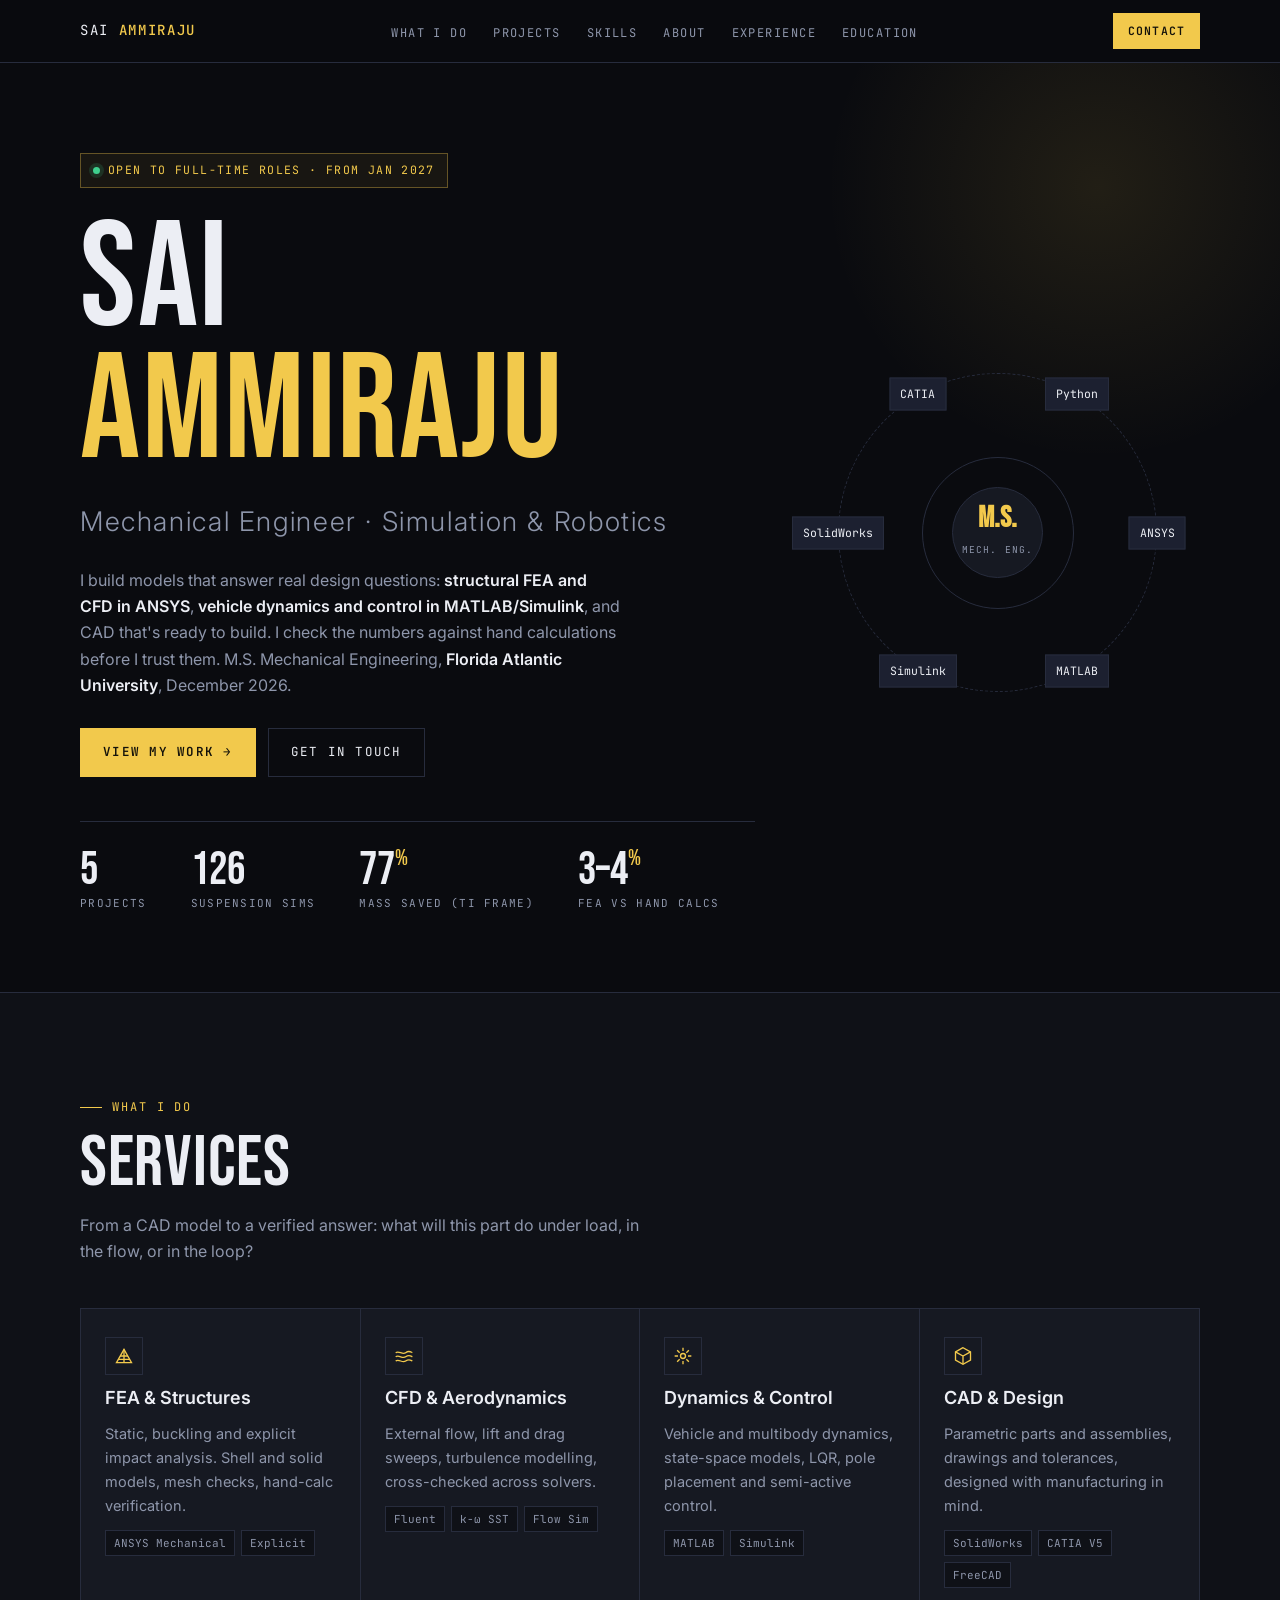
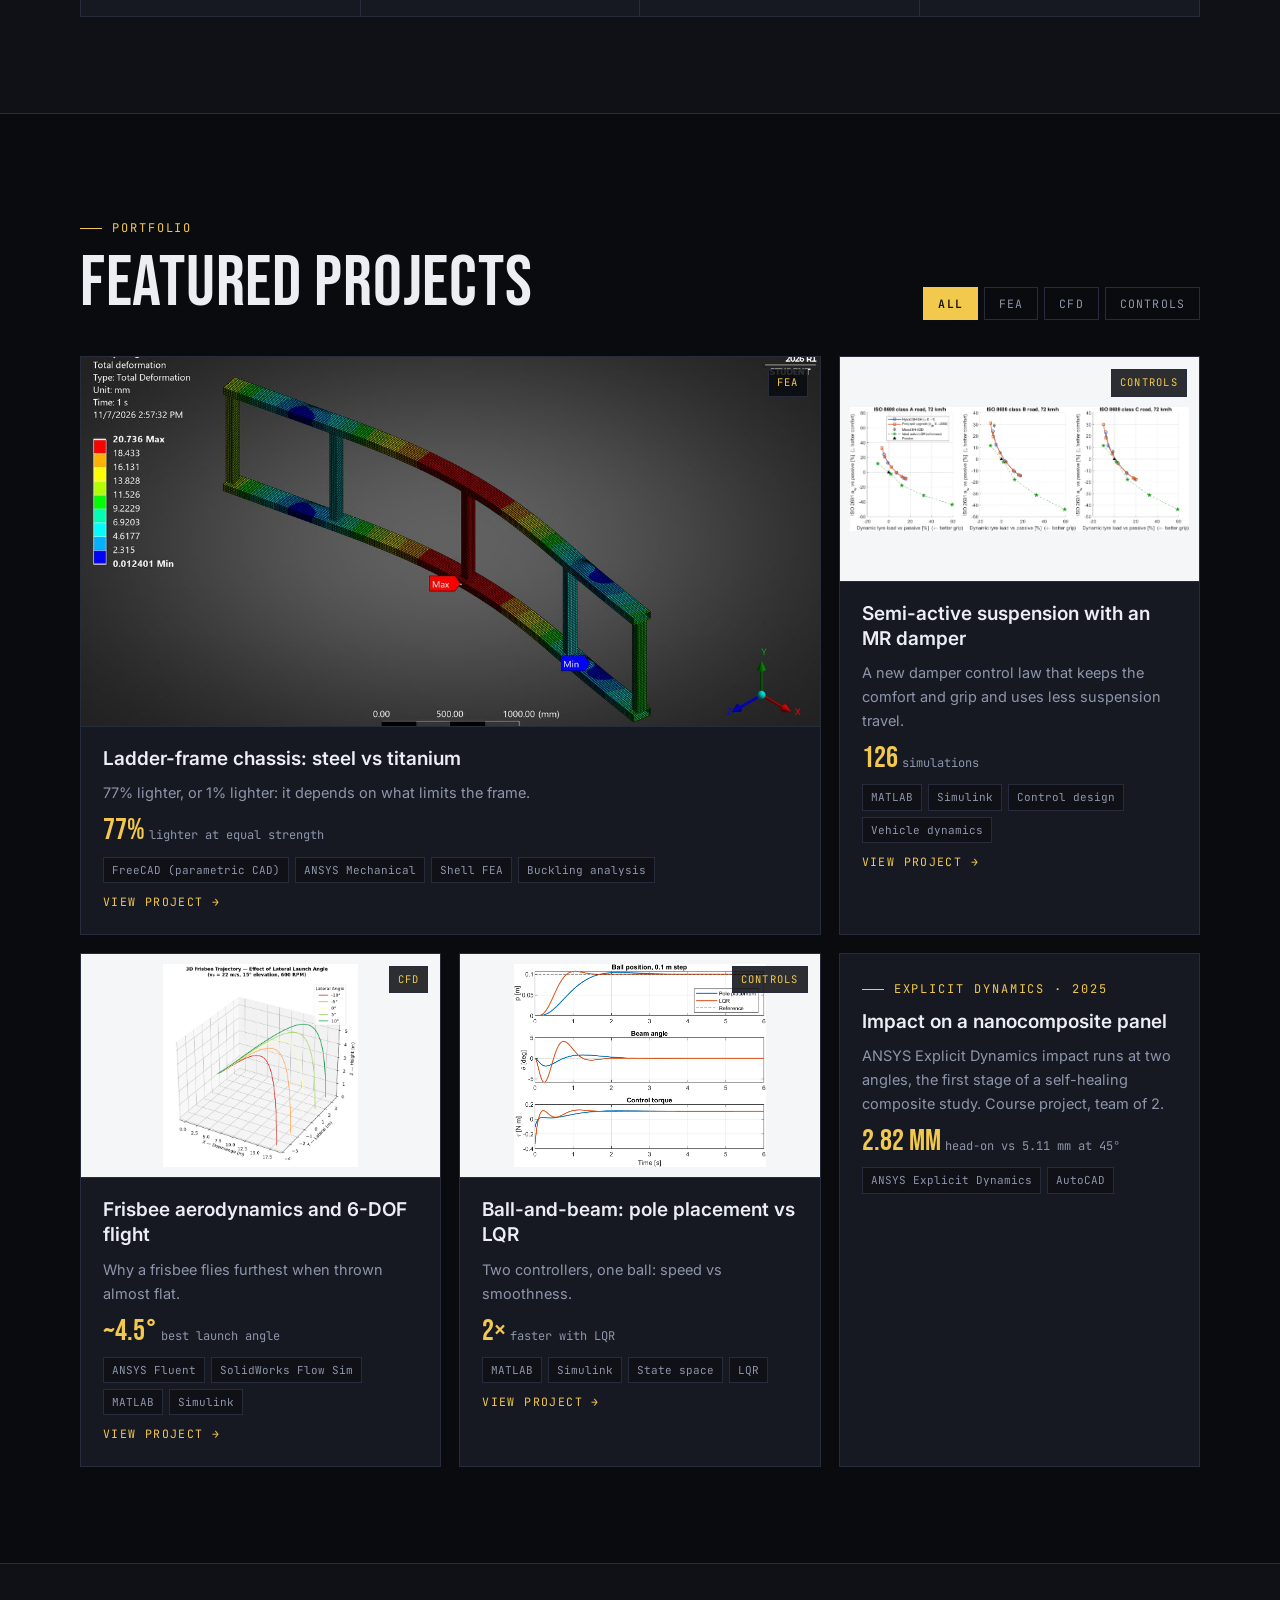
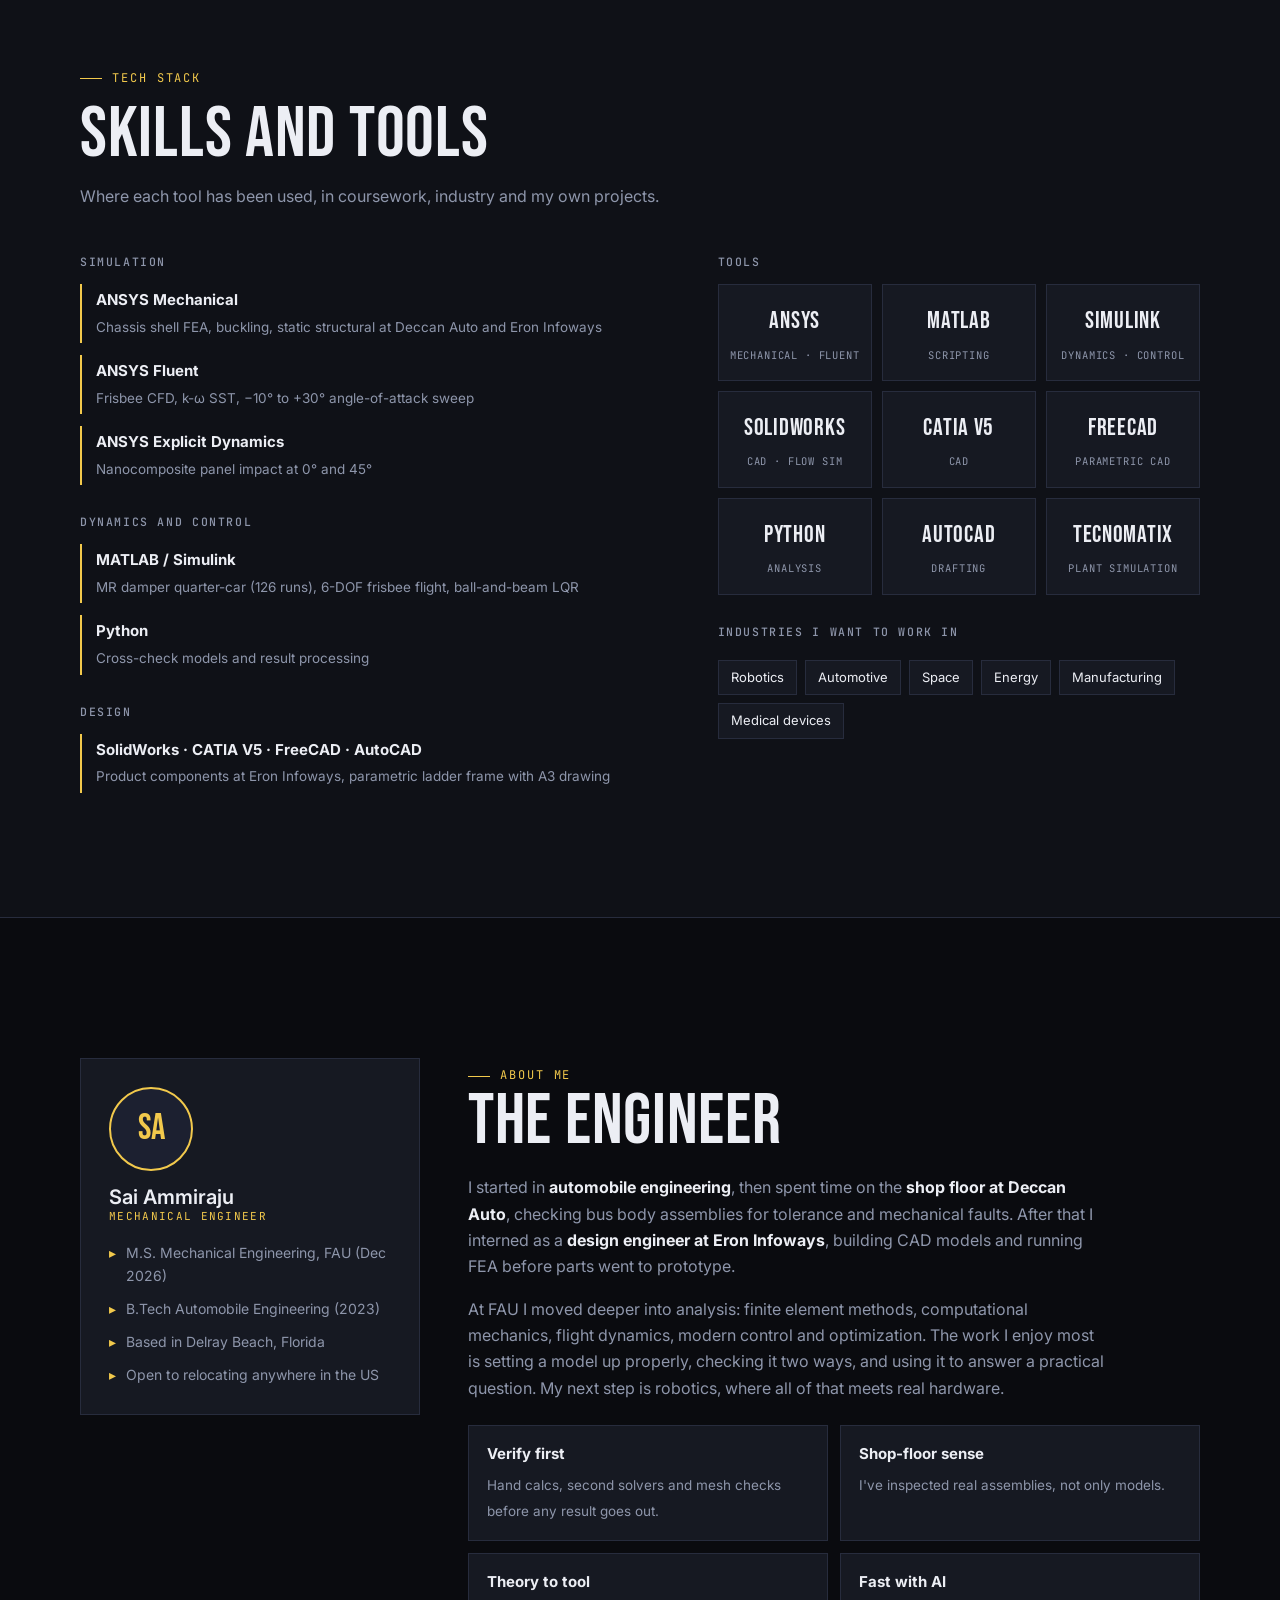
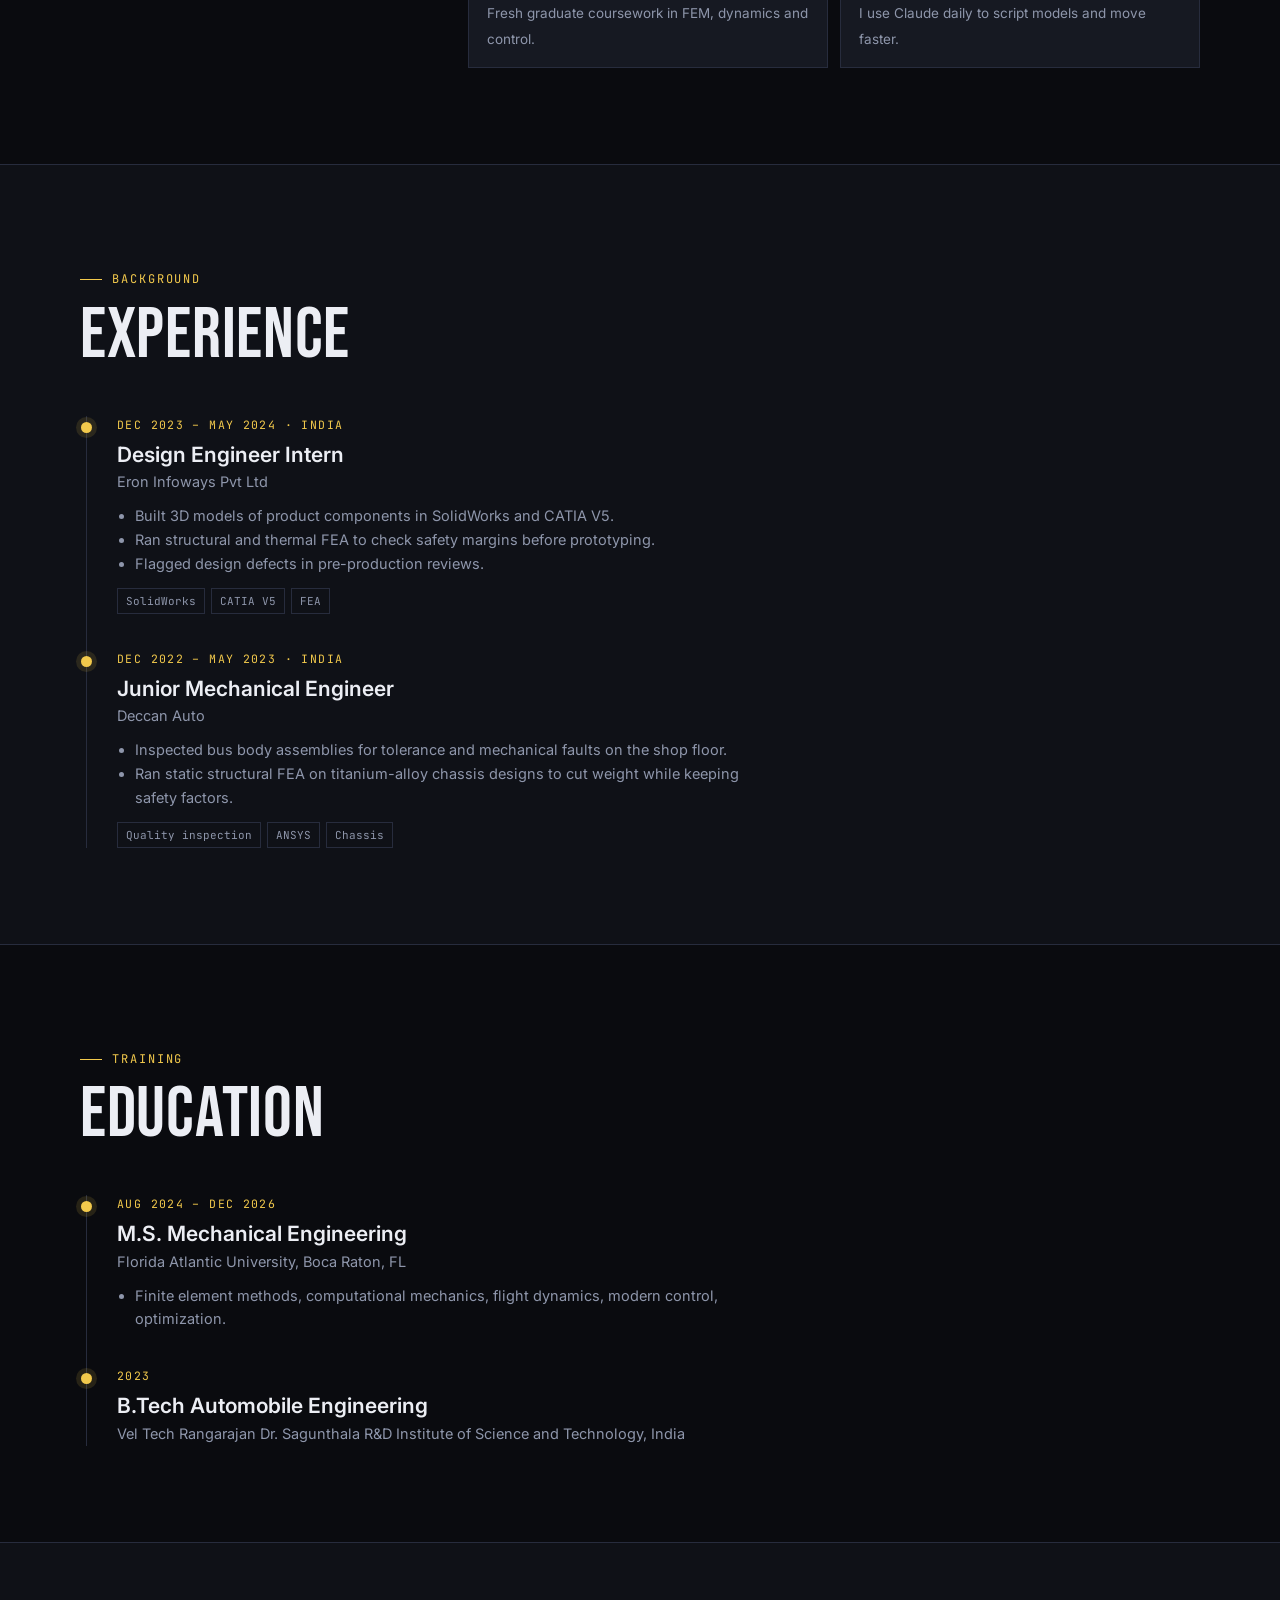
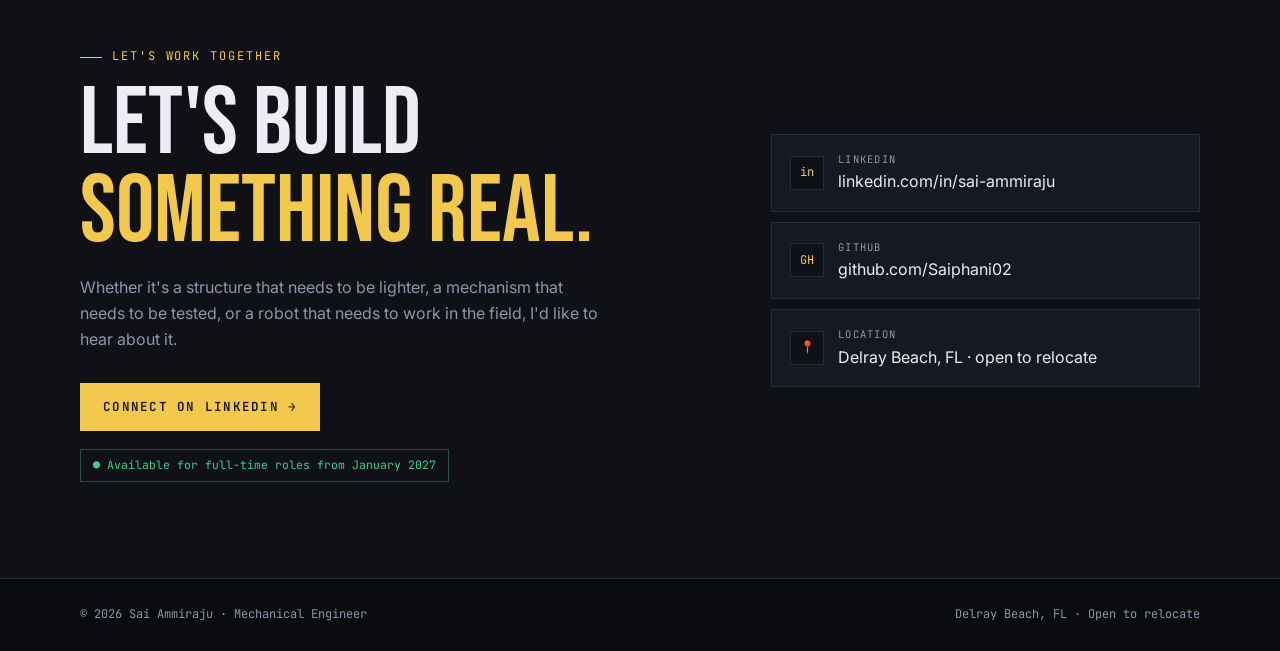
==== index.html @ 79380f09 "Add files via upload" ====
<!doctype html>
<html lang="en">
<head>
<meta charset="utf-8">
<meta name="viewport" content="width=device-width, initial-scale=1, viewport-fit=cover">
<title>Sai Ammiraju · Mechanical Engineer</title>
<meta name="description" content="Mechanical engineer: FEA, CFD, vehicle dynamics and robotics. M.S. Florida Atlantic University.">
<meta property="og:title" content="Sai Ammiraju · Mechanical Engineer">
<meta property="og:description" content="Mechanical engineer: FEA, CFD, vehicle dynamics and robotics. M.S. Florida Atlantic University.">
<link rel="preconnect" href="https://fonts.googleapis.com">
<link rel="preconnect" href="https://fonts.gstatic.com" crossorigin>
<link rel="stylesheet" href="https://fonts.googleapis.com/css2?family=Bebas+Neue&family=Inter:wght@300;400;500;600;700&family=JetBrains+Mono:wght@400;500&display=swap">
<link rel="stylesheet" href="style.css">
<link rel="icon" href="data:image/svg+xml,%3Csvg xmlns='http://www.w3.org/2000/svg' viewBox='0 0 32 32'%3E%3Crect width='32' height='32' fill='%230a0b0f'/%3E%3Ctext x='16' y='23' font-family='Arial' font-weight='700' font-size='17' text-anchor='middle' fill='%23f2c94c'%3ESA%3C/text%3E%3C/svg%3E">
</head>
<body>
<nav class="nav"><div class="wrap">
  <a class="brand" href="index.html">Sai <b>Ammiraju</b></a>
  <ul><li><a href="index.html#services">What I do</a></li><li><a href="index.html#projects">Projects</a></li><li><a href="index.html#skills">Skills</a></li><li><a href="index.html#about">About</a></li><li><a href="index.html#experience">Experience</a></li><li><a href="index.html#education">Education</a></li></ul>
  <a class="btn gold sm" href="index.html#contact">Contact</a>
</div></nav>

<header class="hero"><div class="wrap">
  <div>
    <span class="badge"><i></i>Open to full-time roles · from Jan 2027</span>
    <h1>Sai<span>Ammiraju</span></h1>
    <div class="role">Mechanical Engineer · Simulation &amp; Robotics</div>
    <p class="intro">I build models that answer real design questions: <b>structural FEA and CFD in ANSYS</b>, <b>vehicle dynamics and control in MATLAB/Simulink</b>, and CAD that's ready to build. I check the numbers against hand calculations before I trust them. M.S. Mechanical Engineering, <b>Florida Atlantic University</b>, December 2026.</p>
    <div class="cta"><a class="btn gold" href="#projects">View my work →</a><a class="btn" href="#contact">Get in touch</a></div>
    <div class="stats">
      <div class="stat"><div class="n">5</div><div class="l">Projects</div></div>
      <div class="stat"><div class="n">126</div><div class="l">Suspension sims</div></div>
      <div class="stat"><div class="n">77<sup>%</sup></div><div class="l">Mass saved (Ti frame)</div></div>
      <div class="stat"><div class="n">3–4<sup>%</sup></div><div class="l">FEA vs hand calcs</div></div>
    </div>
  </div>
  <div class="orbit" aria-hidden="true">
    <div class="ring"></div><div class="ring in"></div>
    <div class="spin"><div class="tool" style="left:92.0%;top:50.0%"><span>ANSYS</span></div><div class="tool" style="left:71.0%;top:86.4%"><span>MATLAB</span></div><div class="tool" style="left:29.0%;top:86.4%"><span>Simulink</span></div><div class="tool" style="left:8.0%;top:50.0%"><span>SolidWorks</span></div><div class="tool" style="left:29.0%;top:13.6%"><span>CATIA</span></div><div class="tool" style="left:71.0%;top:13.6%"><span>Python</span></div></div>
    <div class="core"><div><b>M.S.</b><br><small>Mech. Eng.</small></div></div>
  </div>
</div></header>

<section id="services" class="alt"><div class="wrap">
  <span class="eyebrow">What I do</span>
  <h2 class="sec">Services</h2>
  <p class="lead">From a CAD model to a verified answer: what will this part do under load, in the flow, or in the loop?</p>
  <div class="services">
    <div class="svc"><div class="ic"><svg width="20" height="20" viewBox="0 0 24 24" fill="none" stroke="currentColor" stroke-width="1.6"><path d="M3 20 12 4l9 16z"/><path d="M7.5 12h9M5.2 16h13.6M12 4v16"/></svg></div><h3>FEA &amp; Structures</h3><p>Static, buckling and explicit impact analysis. Shell and solid models, mesh checks, hand-calc verification.</p><div class="tags"><span>ANSYS Mechanical</span><span>Explicit</span></div></div>
    <div class="svc"><div class="ic"><svg width="20" height="20" viewBox="0 0 24 24" fill="none" stroke="currentColor" stroke-width="1.6"><path d="M2 8c4-3 8 3 12 0s6-1 8 0M2 13c4-3 8 3 12 0s6-1 8 0M2 18c4-3 8 3 12 0s6-1 8 0"/></svg></div><h3>CFD &amp; Aerodynamics</h3><p>External flow, lift and drag sweeps, turbulence modelling, cross-checked across solvers.</p><div class="tags"><span>Fluent</span><span>k-ω SST</span><span>Flow Sim</span></div></div>
    <div class="svc"><div class="ic"><svg width="20" height="20" viewBox="0 0 24 24" fill="none" stroke="currentColor" stroke-width="1.6"><circle cx="12" cy="12" r="3"/><path d="M12 2v4M12 18v4M2 12h4M18 12h4M5 5l3 3M16 16l3 3M19 5l-3 3M8 16l-3 3"/></svg></div><h3>Dynamics &amp; Control</h3><p>Vehicle and multibody dynamics, state-space models, LQR, pole placement and semi-active control.</p><div class="tags"><span>MATLAB</span><span>Simulink</span></div></div>
    <div class="svc"><div class="ic"><svg width="20" height="20" viewBox="0 0 24 24" fill="none" stroke="currentColor" stroke-width="1.6"><path d="M12 2 3 7v10l9 5 9-5V7z"/><path d="M3 7l9 5 9-5M12 12v10"/></svg></div><h3>CAD &amp; Design</h3><p>Parametric parts and assemblies, drawings and tolerances, designed with manufacturing in mind.</p><div class="tags"><span>SolidWorks</span><span>CATIA V5</span><span>FreeCAD</span></div></div>
  </div>
</div></section>

<section id="projects"><div class="wrap">
  <div class="p-top">
    <div><span class="eyebrow">Portfolio</span><h2 class="sec">Featured projects</h2></div>
    <div class="filters" role="group" aria-label="Filter projects">
      <button type="button" aria-pressed="true" data-f="all">All</button>
      <button type="button" aria-pressed="false" data-f="FEA">FEA</button>
      <button type="button" aria-pressed="false" data-f="CFD">CFD</button>
      <button type="button" aria-pressed="false" data-f="Controls">Controls</button>
    </div>
  </div>
  <div class="grid"><a class="card big" href="chassis.html" data-cat="FEA">
  <div class="thumb"><img src="chassis_ti_bump.jpg" alt="Ladder-frame chassis: steel vs titanium" class="cover" loading="lazy"><span class="cat">FEA</span></div>
  <div class="body">
    <h3>Ladder-frame chassis: steel vs titanium</h3>
    <p>77% lighter, or 1% lighter: it depends on what limits the frame.</p>
    <div><span class="hl">77%</span> <span class="mono" style="font-size:12px;color:var(--muted)">lighter at equal strength</span></div>
    <div class="tags"><span>FreeCAD (parametric CAD)</span><span>ANSYS Mechanical</span><span>Shell FEA</span><span>Buckling analysis</span></div>
    <span class="more">View project →</span>
  </div>
</a><a class="card" href="suspension.html" data-cat="Controls">
  <div class="thumb"><img src="mr_tradeoff.png" alt="Semi-active suspension with an MR damper" loading="lazy"><span class="cat">Controls</span></div>
  <div class="body">
    <h3>Semi-active suspension with an MR damper</h3>
    <p>A new damper control law that keeps the comfort and grip and uses less suspension travel.</p>
    <div><span class="hl">126</span> <span class="mono" style="font-size:12px;color:var(--muted)">simulations</span></div>
    <div class="tags"><span>MATLAB</span><span>Simulink</span><span>Control design</span><span>Vehicle dynamics</span></div>
    <span class="more">View project →</span>
  </div>
</a><a class="card" href="frisbee.html" data-cat="CFD">
  <div class="thumb"><img src="frisbee_3d.png" alt="Frisbee aerodynamics and 6-DOF flight" loading="lazy"><span class="cat">CFD</span></div>
  <div class="body">
    <h3>Frisbee aerodynamics and 6-DOF flight</h3>
    <p>Why a frisbee flies furthest when thrown almost flat.</p>
    <div><span class="hl">~4.5°</span> <span class="mono" style="font-size:12px;color:var(--muted)">best launch angle</span></div>
    <div class="tags"><span>ANSYS Fluent</span><span>SolidWorks Flow Sim</span><span>MATLAB</span><span>Simulink</span></div>
    <span class="more">View project →</span>
  </div>
</a><a class="card" href="ballbeam.html" data-cat="Controls">
  <div class="thumb"><img src="ballbeam_pp_lqr.png" alt="Ball-and-beam: pole placement vs LQR" loading="lazy"><span class="cat">Controls</span></div>
  <div class="body">
    <h3>Ball-and-beam: pole placement vs LQR</h3>
    <p>Two controllers, one ball: speed vs smoothness.</p>
    <div><span class="hl">2×</span> <span class="mono" style="font-size:12px;color:var(--muted)">faster with LQR</span></div>
    <div class="tags"><span>MATLAB</span><span>Simulink</span><span>State space</span><span>LQR</span></div>
    <span class="more">View project →</span>
  </div>
</a><div class="card" data-cat="FEA" style="cursor:default">
  <div class="body" style="padding-top:26px">
    <span class="eyebrow">Explicit dynamics · 2025</span>
    <h3>Impact on a nanocomposite panel</h3>
    <p>ANSYS Explicit Dynamics impact runs at two angles, the first stage of a self-healing composite study. Course project, team of 2.</p>
    <div><span class="hl">2.82 mm</span> <span class="mono" style="font-size:12px;color:var(--muted)">head-on vs 5.11 mm at 45°</span></div>
    <div class="tags"><span>ANSYS Explicit Dynamics</span><span>AutoCAD</span></div>
  </div>
</div></div>
</div></section>

<section id="skills" class="alt"><div class="wrap">
  <span class="eyebrow">Tech stack</span>
  <h2 class="sec">Skills and tools</h2>
  <p class="lead">Where each tool has been used, in coursework, industry and my own projects.</p>
  <div class="skills">
    <div>
      <div class="sgroup"><h4>Simulation</h4>
        <div class="srow"><b>ANSYS Mechanical</b><span>Chassis shell FEA, buckling, static structural at Deccan Auto and Eron Infoways</span></div>
        <div class="srow"><b>ANSYS Fluent</b><span>Frisbee CFD, k-ω SST, −10° to +30° angle-of-attack sweep</span></div>
        <div class="srow"><b>ANSYS Explicit Dynamics</b><span>Nanocomposite panel impact at 0° and 45°</span></div>
      </div>
      <div class="sgroup"><h4>Dynamics and control</h4>
        <div class="srow"><b>MATLAB / Simulink</b><span>MR damper quarter-car (126 runs), 6-DOF frisbee flight, ball-and-beam LQR</span></div>
        <div class="srow"><b>Python</b><span>Cross-check models and result processing</span></div>
      </div>
      <div class="sgroup"><h4>Design</h4>
        <div class="srow"><b>SolidWorks · CATIA V5 · FreeCAD · AutoCAD</b><span>Product components at Eron Infoways, parametric ladder frame with A3 drawing</span></div>
      </div>
    </div>
    <div>
      <div class="sgroup"><h4>Tools</h4>
        <div class="toolgrid"><div class="toolbox"><b>ANSYS</b><span>Mechanical · Fluent</span></div><div class="toolbox"><b>MATLAB</b><span>Scripting</span></div><div class="toolbox"><b>Simulink</b><span>Dynamics · Control</span></div><div class="toolbox"><b>SolidWorks</b><span>CAD · Flow Sim</span></div><div class="toolbox"><b>CATIA V5</b><span>CAD</span></div><div class="toolbox"><b>FreeCAD</b><span>Parametric CAD</span></div><div class="toolbox"><b>Python</b><span>Analysis</span></div><div class="toolbox"><b>AutoCAD</b><span>Drafting</span></div><div class="toolbox"><b>Tecnomatix</b><span>Plant Simulation</span></div></div>
      </div>
      <div class="sgroup"><h4>Industries I want to work in</h4>
        <div class="chips"><span>Robotics</span><span>Automotive</span><span>Space</span><span>Energy</span><span>Manufacturing</span><span>Medical devices</span></div>
      </div>
    </div>
  </div>
</div></section>

<section id="about"><div class="wrap">
  <div class="about">
    <div class="profile">
      <div class="avatar">SA</div>
      <div><h3>Sai Ammiraju</h3><div class="sub">Mechanical engineer</div></div>
      <ul class="facts">
        <li>M.S. Mechanical Engineering, FAU (Dec 2026)</li>
        <li>B.Tech Automobile Engineering (2023)</li>
        <li>Based in Delray Beach, Florida</li>
        <li>Open to relocating anywhere in the US</li>
      </ul>
    </div>
    <div>
      <span class="eyebrow">About me</span>
      <h2 class="sec">The engineer</h2>
      <p>I started in <b>automobile engineering</b>, then spent time on the <b>shop floor at Deccan Auto</b>, checking bus body assemblies for tolerance and mechanical faults. After that I interned as a <b>design engineer at Eron Infoways</b>, building CAD models and running FEA before parts went to prototype.</p>
      <p>At FAU I moved deeper into analysis: finite element methods, computational mechanics, flight dynamics, modern control and optimization. The work I enjoy most is setting a model up properly, checking it two ways, and using it to answer a practical question. My next step is robotics, where all of that meets real hardware.</p>
      <div class="pillars">
        <div class="pillar"><b>Verify first</b><span>Hand calcs, second solvers and mesh checks before any result goes out.</span></div>
        <div class="pillar"><b>Shop-floor sense</b><span>I've inspected real assemblies, not only models.</span></div>
        <div class="pillar"><b>Theory to tool</b><span>Fresh graduate coursework in FEM, dynamics and control.</span></div>
        <div class="pillar"><b>Fast with AI</b><span>I use Claude daily to script models and move faster.</span></div>
      </div>
    </div>
  </div>
</div></section>

<section id="experience" class="alt"><div class="wrap">
  <span class="eyebrow">Background</span>
  <h2 class="sec">Experience</h2>
  <div class="timeline">
    <div class="ti"><div class="when">Dec 2023 – May 2024 · India</div><h3>Design Engineer Intern</h3><div class="org">Eron Infoways Pvt Ltd</div>
      <ul><li>Built 3D models of product components in SolidWorks and CATIA V5.</li><li>Ran structural and thermal FEA to check safety margins before prototyping.</li><li>Flagged design defects in pre-production reviews.</li></ul>
      <div class="tags"><span>SolidWorks</span><span>CATIA V5</span><span>FEA</span></div></div>
    <div class="ti"><div class="when">Dec 2022 – May 2023 · India</div><h3>Junior Mechanical Engineer</h3><div class="org">Deccan Auto</div>
      <ul><li>Inspected bus body assemblies for tolerance and mechanical faults on the shop floor.</li><li>Ran static structural FEA on titanium-alloy chassis designs to cut weight while keeping safety factors.</li></ul>
      <div class="tags"><span>Quality inspection</span><span>ANSYS</span><span>Chassis</span></div></div>
  </div>
</div></section>

<section id="education"><div class="wrap">
  <span class="eyebrow">Training</span>
  <h2 class="sec">Education</h2>
  <div class="timeline">
    <div class="ti"><div class="when">Aug 2024 – Dec 2026</div><h3>M.S. Mechanical Engineering</h3><div class="org">Florida Atlantic University, Boca Raton, FL</div>
      <ul><li>Finite element methods, computational mechanics, flight dynamics, modern control, optimization.</li></ul></div>
    <div class="ti"><div class="when">2023</div><h3>B.Tech Automobile Engineering</h3><div class="org">Vel Tech Rangarajan Dr. Sagunthala R&amp;D Institute of Science and Technology, India</div></div>
  </div>
</div></section>

<section id="contact" class="alt"><div class="wrap">
  <div class="contact">
    <div>
      <span class="eyebrow">Let's work together</span>
      <h2 style="margin-top:14px">Let's build<span>something real.</span></h2>
      <p>Whether it's a structure that needs to be lighter, a mechanism that needs to be tested, or a robot that needs to work in the field, I'd like to hear about it.</p>
      <div class="cta"><a class="btn gold" href="https://www.linkedin.com/in/sai-ammiraju" target="_blank" rel="noopener">Connect on LinkedIn →</a></div>
      <div class="open">● Available for full-time roles from January 2027</div>
    </div>
    <div class="links">
      <a class="link" href="https://www.linkedin.com/in/sai-ammiraju" target="_blank" rel="noopener"><span class="ico">in</span><span><span class="k">LinkedIn</span>linkedin.com/in/sai-ammiraju</span></a>
      <a class="link" href="https://github.com/Saiphani02" target="_blank" rel="noopener"><span class="ico">GH</span><span><span class="k">GitHub</span>github.com/Saiphani02</span></a>
      <div class="link"><span class="ico">📍</span><span><span class="k">Location</span>Delray Beach, FL · open to relocate</span></div>
    </div>
  </div>
</div></section>

<script>
document.querySelectorAll('.filters button').forEach(function (b) {
  b.addEventListener('click', function () {
    var f = b.dataset.f;
    document.querySelectorAll('.filters button').forEach(function (x) { x.setAttribute('aria-pressed', x === b ? 'true' : 'false'); });
    document.querySelectorAll('.grid .card').forEach(function (c) { c.hidden = !(f === 'all' || c.dataset.cat === f); });
  });
});
</script>
<footer><div class="wrap"><span>© 2026 Sai Ammiraju · Mechanical Engineer</span><span>Delray Beach, FL · Open to relocate</span></div></footer>
</body>
</html>
---- style.css ----
/* Dark engineering portfolio: black ground, gold accent, condensed display type */
:root {
  --bg: #0a0b0f;
  --bg2: #0f1117;
  --surface: #161922;
  --surface2: #1c2030;
  --border: #272c3d;
  --accent: #f2c94c;
  --accent-ink: #14120a;
  --text: #eceef4;
  --muted: #8e96ab;
  --blue: #5aa2ff;
  --green: #3fcf8e;
  --display: "Bebas Neue", Impact, "Arial Narrow", sans-serif;
  --body: "Inter", system-ui, -apple-system, "Segoe UI", sans-serif;
  --mono: "JetBrains Mono", ui-monospace, Consolas, monospace;
  color-scheme: dark;
}
* { box-sizing: border-box; }
html { scroll-behavior: smooth; }
body { margin: 0; background: var(--bg); color: var(--text); font-family: var(--body); font-size: 16px; line-height: 1.65; -webkit-font-smoothing: antialiased; }
img, video { max-width: 100%; display: block; }
a { color: var(--accent); }
a:focus-visible, button:focus-visible { outline: 2px solid var(--accent); outline-offset: 3px; }
.wrap { max-width: 1160px; margin: 0 auto; padding-left: max(20px, env(safe-area-inset-left, 0px)); padding-right: max(20px, env(safe-area-inset-right, 0px)); }
.mono { font-family: var(--mono); }
.eyebrow { font-family: var(--mono); font-size: 12px; letter-spacing: .16em; text-transform: uppercase; color: var(--accent); display: inline-flex; align-items: center; gap: 10px; }
.eyebrow::before { content: ""; width: 22px; height: 1px; background: var(--accent); }
h1, h2, h3 { margin: 0; line-height: 1; font-weight: 400; }
h2.sec { font-family: var(--display); font-size: clamp(44px, 7vw, 72px); letter-spacing: .01em; margin-top: 10px; }
.lead { color: var(--muted); max-width: 58ch; margin: 12px 0 0; }
section { padding-block: 96px; border-top: 1px solid var(--border); }
section.alt { background: var(--bg2); }

/* Nav */
.nav { position: sticky; top: 0; z-index: 20; background: rgba(10, 11, 15, .88); backdrop-filter: blur(10px); border-bottom: 1px solid var(--border); }
.nav .wrap { display: flex; align-items: center; justify-content: space-between; gap: 16px; height: 62px; }
.brand { font-family: var(--mono); font-size: 14px; letter-spacing: .12em; color: var(--text); text-decoration: none; text-transform: uppercase; }
.brand b { color: var(--accent); font-weight: 500; }
.nav ul { display: flex; gap: 26px; list-style: none; margin: 0; padding: 0; }
.nav ul a { color: var(--muted); text-decoration: none; font-family: var(--mono); font-size: 12px; letter-spacing: .12em; text-transform: uppercase; }
.nav ul a:hover { color: var(--text); }
.btn { display: inline-flex; align-items: center; gap: 8px; font-family: var(--mono); font-size: 12.5px; letter-spacing: .1em; text-transform: uppercase; text-decoration: none; padding: 13px 22px; border: 1px solid var(--border); color: var(--text); background: transparent; cursor: pointer; transition: border-color .15s, background .15s; }
.btn:hover { border-color: var(--accent); }
.btn.gold { background: var(--accent); color: var(--accent-ink); border-color: var(--accent); font-weight: 600; }
.btn.gold:hover { background: #ffd866; }
.btn.sm { padding: 8px 14px; font-size: 11.5px; }
@media (max-width: 900px) { .nav ul { display: none; } }

/* Hero */
.hero { padding-block: 90px 80px; position: relative; overflow: hidden; border-top: 0; }
.hero::before { content: ""; position: absolute; inset: -20% -10% auto auto; width: 620px; height: 620px; background: radial-gradient(circle, rgba(242,201,76,.10), transparent 62%); pointer-events: none; }
.hero .wrap { display: grid; grid-template-columns: minmax(0, 1.25fr) minmax(0, .75fr); gap: 40px; align-items: center; position: relative; }
.badge { display: inline-flex; align-items: center; gap: 8px; font-family: var(--mono); font-size: 11.5px; letter-spacing: .12em; text-transform: uppercase; color: var(--accent); border: 1px solid rgba(242,201,76,.35); background: rgba(242,201,76,.06); padding: 7px 12px; }
.badge i { width: 7px; height: 7px; border-radius: 50%; background: var(--green); box-shadow: 0 0 0 4px rgba(63,207,142,.15); }
.hero h1 { font-family: var(--display); font-size: clamp(76px, 13vw, 150px); line-height: .88; letter-spacing: .01em; margin-top: 26px; }
.hero h1 span { display: block; color: var(--accent); }
.hero .role { font-size: clamp(20px, 2.6vw, 27px); color: var(--muted); letter-spacing: .06em; margin-top: 22px; font-weight: 300; }
.hero p.intro { max-width: 54ch; color: var(--muted); margin: 22px 0 0; }
.hero p.intro b { color: var(--text); font-weight: 600; }
.cta { display: flex; flex-wrap: wrap; gap: 12px; margin-top: 30px; }
.stats { display: flex; flex-wrap: wrap; gap: 18px 44px; margin-top: 44px; padding-top: 26px; border-top: 1px solid var(--border); }
.stat .n { font-family: var(--display); font-size: 46px; line-height: 1; font-variant-numeric: tabular-nums; }
.stat .n sup { color: var(--accent); font-size: 22px; vertical-align: top; }
.stat .l { font-family: var(--mono); font-size: 11px; letter-spacing: .12em; text-transform: uppercase; color: var(--muted); }

/* Tool orbit */
.orbit { position: relative; width: 100%; max-width: 380px; aspect-ratio: 1; margin: 0 auto; }
.orbit .ring { position: absolute; inset: 8%; border: 1px dashed var(--border); border-radius: 50%; }
.orbit .ring.in { inset: 30%; border-style: solid; }
.orbit .core { position: absolute; inset: 38%; border-radius: 50%; background: var(--surface); border: 1px solid var(--border); display: grid; place-items: center; text-align: center; }
.orbit .core b { font-family: var(--display); font-size: 30px; color: var(--accent); line-height: .9; }
.orbit .core small { font-family: var(--mono); font-size: 9.5px; letter-spacing: .12em; color: var(--muted); text-transform: uppercase; }
.orbit .spin { position: absolute; inset: 0; animation: spin 60s linear infinite; }
.tool { position: absolute; transform: translate(-50%, -50%); }
.tool span { display: block; font-family: var(--mono); font-size: 11.5px; padding: 6px 10px; background: var(--surface2); border: 1px solid var(--border); color: var(--text); white-space: nowrap; animation: spin 60s linear infinite reverse; }
@keyframes spin { to { transform: rotate(360deg); } }
@media (prefers-reduced-motion: reduce) { .orbit .spin, .tool span { animation: none; } html { scroll-behavior: auto; } }

/* Services */
.services { display: grid; grid-template-columns: repeat(4, minmax(0, 1fr)); margin-top: 44px; border: 1px solid var(--border); }
.svc { padding: 28px 24px; border-right: 1px solid var(--border); display: grid; gap: 12px; align-content: start; background: var(--surface); }
.svc:last-child { border-right: 0; }
.svc .ic { width: 38px; height: 38px; display: grid; place-items: center; border: 1px solid var(--border); color: var(--accent); }
.svc h3 { font-size: 18px; font-weight: 600; line-height: 1.25; }
.svc p { margin: 0; color: var(--muted); font-size: 14.5px; }
.tags { display: flex; flex-wrap: wrap; gap: 6px; }
.tags span { font-family: var(--mono); font-size: 11px; padding: 3px 8px; border: 1px solid var(--border); color: var(--muted); background: var(--bg2); }

/* Projects */
.p-top { display: flex; flex-wrap: wrap; align-items: flex-end; justify-content: space-between; gap: 20px; }
.filters { display: flex; flex-wrap: wrap; gap: 6px; }
.filters button { font-family: var(--mono); font-size: 11.5px; letter-spacing: .1em; text-transform: uppercase; padding: 8px 14px; border: 1px solid var(--border); background: transparent; color: var(--muted); cursor: pointer; }
.filters button[aria-pressed="true"] { background: var(--accent); color: var(--accent-ink); border-color: var(--accent); font-weight: 600; }
.grid { display: grid; grid-template-columns: repeat(3, minmax(0, 1fr)); gap: 18px; margin-top: 36px; }
.card { background: var(--surface); border: 1px solid var(--border); display: grid; grid-template-rows: auto 1fr; text-decoration: none; color: var(--text); transition: border-color .15s, transform .15s; }
.card:hover { border-color: var(--accent); transform: translateY(-3px); }
.card.big { grid-column: span 2; }
.card .thumb { position: relative; aspect-ratio: 16 / 10; background: #f4f6f8; overflow: hidden; border-bottom: 1px solid var(--border); }
.card.big .thumb { aspect-ratio: 16 / 8; }
.card .thumb img { width: 100%; height: 100%; object-fit: contain; padding: 10px; }
.card .thumb img.cover { object-fit: cover; padding: 0; }
.card .cat { position: absolute; top: 12px; right: 12px; font-family: var(--mono); font-size: 10.5px; letter-spacing: .12em; text-transform: uppercase; background: rgba(10,11,15,.85); color: var(--accent); padding: 4px 8px; border: 1px solid var(--border); }
.card .body { padding: 20px 22px 22px; display: grid; gap: 10px; align-content: start; }
.card h3 { font-size: 19px; font-weight: 600; line-height: 1.3; }
.card p { margin: 0; color: var(--muted); font-size: 14.5px; }
.card .hl { font-family: var(--display); font-size: 30px; color: var(--accent); line-height: 1; }
.card .more { font-family: var(--mono); font-size: 11.5px; letter-spacing: .12em; text-transform: uppercase; color: var(--accent); }
.card[hidden] { display: none; }

/* Skills */
.skills { display: grid; grid-template-columns: minmax(0, 1.1fr) minmax(0, .9fr); gap: 48px; margin-top: 44px; }
.sgroup { margin-bottom: 28px; }
.sgroup h4 { margin: 0 0 12px; font-family: var(--mono); font-size: 11.5px; letter-spacing: .14em; text-transform: uppercase; color: var(--muted); font-weight: 500; }
.srow { border-left: 2px solid var(--accent); padding: 4px 0 4px 14px; margin-bottom: 12px; }
.srow b { display: block; font-size: 15px; }
.srow span { color: var(--muted); font-size: 13.5px; }
.toolgrid { display: grid; grid-template-columns: repeat(3, minmax(0, 1fr)); gap: 10px; }
.toolbox { background: var(--surface); border: 1px solid var(--border); padding: 16px 10px; text-align: center; display: grid; gap: 6px; }
.toolbox b { font-family: var(--display); font-size: 24px; letter-spacing: .03em; color: var(--text); font-weight: 400; }
.toolbox span { font-family: var(--mono); font-size: 10.5px; color: var(--muted); text-transform: uppercase; letter-spacing: .08em; }
.chips { display: flex; flex-wrap: wrap; gap: 8px; margin-top: 18px; }
.chips span { font-size: 13px; padding: 6px 12px; border: 1px solid var(--border); background: var(--surface); }

/* About */
.about { display: grid; grid-template-columns: minmax(0, 340px) minmax(0, 1fr); gap: 48px; margin-top: 44px; align-items: start; }
.profile { background: var(--surface); border: 1px solid var(--border); padding: 28px; display: grid; gap: 16px; }
.avatar { width: 84px; height: 84px; border-radius: 50%; background: var(--surface2); border: 2px solid var(--accent); display: grid; place-items: center; font-family: var(--display); font-size: 36px; color: var(--accent); overflow: hidden; }
.avatar img { width: 100%; height: 100%; object-fit: cover; }
.profile h3 { font-size: 20px; font-weight: 600; }
.profile .sub { font-family: var(--mono); font-size: 11px; letter-spacing: .12em; color: var(--accent); text-transform: uppercase; }
.facts { list-style: none; margin: 0; padding: 0; display: grid; gap: 10px; font-size: 14px; color: var(--muted); }
.facts li { display: flex; gap: 10px; }
.facts li::before { content: "▸"; color: var(--accent); }
.about h2.sec { margin-top: 0; }
.about p { color: var(--muted); max-width: 64ch; }
.about p b { color: var(--text); }
.pillars { display: grid; grid-template-columns: repeat(2, minmax(0, 1fr)); gap: 12px; margin-top: 24px; }
.pillar { border: 1px solid var(--border); background: var(--surface); padding: 16px 18px; }
.pillar b { display: block; font-size: 15px; margin-bottom: 4px; }
.pillar span { color: var(--muted); font-size: 13.5px; }

/* Timeline */
.timeline { margin-top: 44px; border-left: 1px solid var(--border); margin-left: 6px; display: grid; gap: 36px; }
.ti { position: relative; padding-left: 30px; }
.ti::before { content: ""; position: absolute; left: -6px; top: 6px; width: 11px; height: 11px; background: var(--accent); border-radius: 50%; box-shadow: 0 0 0 5px rgba(242,201,76,.12); }
.ti .when { font-family: var(--mono); font-size: 11.5px; letter-spacing: .12em; text-transform: uppercase; color: var(--accent); }
.ti h3 { font-size: 21px; font-weight: 600; margin-top: 6px; line-height: 1.3; }
.ti .org { color: var(--muted); font-size: 14.5px; margin-top: 2px; }
.ti ul { margin: 10px 0 0; padding-left: 18px; color: var(--muted); font-size: 14.5px; max-width: 72ch; }
.ti .tags { margin-top: 12px; }

/* Contact */
.contact { display: grid; grid-template-columns: minmax(0, 1.2fr) minmax(0, .8fr); gap: 48px; align-items: center; }
.contact h2 { font-family: var(--display); font-size: clamp(54px, 9vw, 96px); line-height: .92; }
.contact h2 span { color: var(--accent); display: block; }
.contact p { color: var(--muted); max-width: 52ch; }
.links { display: grid; gap: 10px; }
.link { display: flex; align-items: center; gap: 14px; padding: 16px 18px; background: var(--surface); border: 1px solid var(--border); text-decoration: none; color: var(--text); }
.link:hover { border-color: var(--accent); }
.link .k { font-family: var(--mono); font-size: 10.5px; letter-spacing: .12em; text-transform: uppercase; color: var(--muted); display: block; }
.link .ico { width: 34px; height: 34px; display: grid; place-items: center; background: var(--bg2); border: 1px solid var(--border); color: var(--accent); font-family: var(--mono); font-size: 12px; flex: none; }
.open { margin-top: 18px; display: inline-flex; align-items: center; gap: 8px; font-family: var(--mono); font-size: 11.5px; color: var(--green); border: 1px solid rgba(63,207,142,.35); padding: 6px 12px; }

footer { border-top: 1px solid var(--border); padding-block: 26px; }
footer .wrap { display: flex; flex-wrap: wrap; justify-content: space-between; gap: 10px; font-family: var(--mono); font-size: 12px; color: var(--muted); }

/* Project detail pages */
.phead { padding-block: 70px 40px; border-top: 0; }
.back { font-family: var(--mono); font-size: 12px; letter-spacing: .12em; text-transform: uppercase; color: var(--muted); text-decoration: none; }
.back:hover { color: var(--accent); }
.phead h1 { font-family: var(--display); font-size: clamp(48px, 8vw, 92px); line-height: .95; margin-top: 18px; }
.phead .hook { font-size: 20px; color: var(--muted); max-width: 60ch; margin-top: 16px; }
.meta { display: flex; flex-wrap: wrap; gap: 8px 22px; margin-top: 20px; font-family: var(--mono); font-size: 12px; letter-spacing: .1em; text-transform: uppercase; color: var(--muted); }
.meta .role { color: var(--accent); }
.kpis { display: grid; grid-template-columns: repeat(3, minmax(0, 1fr)); border: 1px solid var(--border); margin-top: 32px; }
.kpi { padding: 18px 22px; border-right: 1px solid var(--border); background: var(--surface); }
.kpi:last-child { border-right: 0; }
.kpi .n { font-family: var(--display); font-size: 44px; color: var(--accent); line-height: 1; }
.kpi .l { color: var(--muted); font-size: 13.5px; }
.pvideo { margin-top: 32px; border: 1px solid var(--border); background: #000; }
.pvideo video { width: 100%; aspect-ratio: 16/9; }
.whr { display: grid; grid-template-columns: repeat(3, minmax(0, 1fr)); gap: 18px; }
.whr div { border-top: 2px solid var(--accent); padding-top: 14px; }
.whr h3 { font-family: var(--mono); font-size: 12.5px; letter-spacing: .14em; text-transform: uppercase; color: var(--accent); font-weight: 500; }
.whr p { color: var(--muted); font-size: 15px; margin: 10px 0 0; }
.process { display: grid; grid-template-columns: repeat(2, minmax(0, 1fr)); gap: 18px; margin-top: 30px; }
.process figure { margin: 0; background: var(--surface); border: 1px solid var(--border); }
.process figure.wide { grid-column: 1 / -1; }
.process .fr { background: #f4f6f8; padding: 12px; display: grid; place-items: center; }
.process .fr img { max-height: 460px; width: auto; }
.process figcaption { padding: 12px 16px; font-size: 13.5px; color: var(--muted); }
.process figcaption b { font-family: var(--mono); font-size: 11px; letter-spacing: .12em; text-transform: uppercase; color: var(--accent); margin-right: 8px; font-weight: 500; }
.tbl { overflow-x: auto; margin-top: 26px; border: 1px solid var(--border); }
.tbl table { width: 100%; border-collapse: collapse; font-size: 14.5px; font-variant-numeric: tabular-nums; }
.tbl th, .tbl td { padding: 11px 16px; text-align: left; border-bottom: 1px solid var(--border); white-space: nowrap; }
.tbl th { font-family: var(--mono); font-size: 11px; letter-spacing: .1em; text-transform: uppercase; color: var(--muted); background: var(--surface); font-weight: 500; }
.checks { margin-top: 26px; display: grid; gap: 8px; }
.checks div { display: flex; gap: 10px; color: var(--muted); font-size: 15px; }
.checks div::before { content: "✓"; color: var(--green); font-weight: 700; }

@media (max-width: 900px) {
  .hero .wrap, .skills, .about, .contact { grid-template-columns: minmax(0, 1fr); }
  .orbit { max-width: 300px; }
  .services { grid-template-columns: repeat(2, minmax(0, 1fr)); }
  .svc:nth-child(2) { border-right: 0; }
  .svc:nth-child(-n+2) { border-bottom: 1px solid var(--border); }
  .grid { grid-template-columns: repeat(2, minmax(0, 1fr)); }
  .whr { grid-template-columns: minmax(0, 1fr); }
  section { padding-block: 72px; }
}
@media (max-width: 600px) {
  .services, .grid, .process, .pillars, .kpis { grid-template-columns: minmax(0, 1fr); }
  .svc { border-right: 0; border-bottom: 1px solid var(--border); }
  .card.big { grid-column: auto; }
  .card.big .thumb { aspect-ratio: 16 / 10; }
  .kpi { border-right: 0; border-bottom: 1px solid var(--border); }
  .toolgrid { grid-template-columns: repeat(2, minmax(0, 1fr)); }
  .stats { gap: 18px 30px; }
}
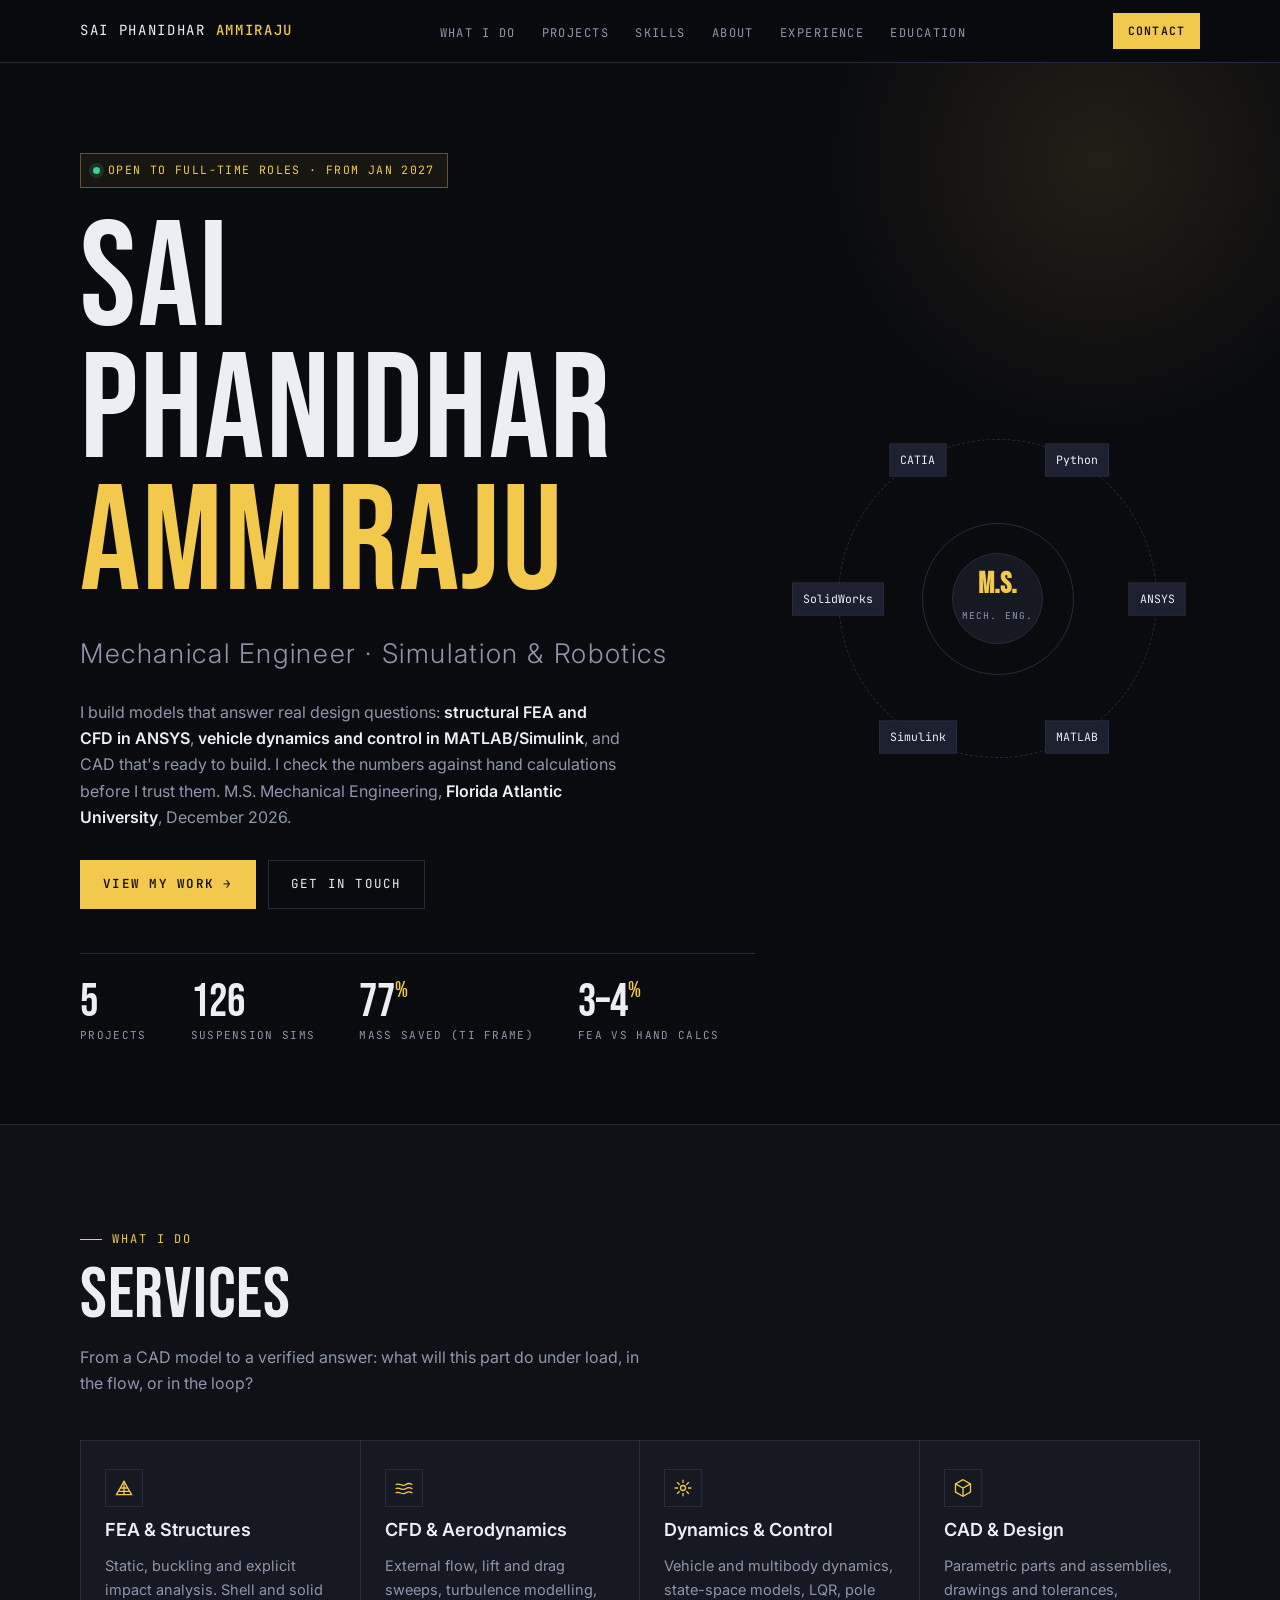
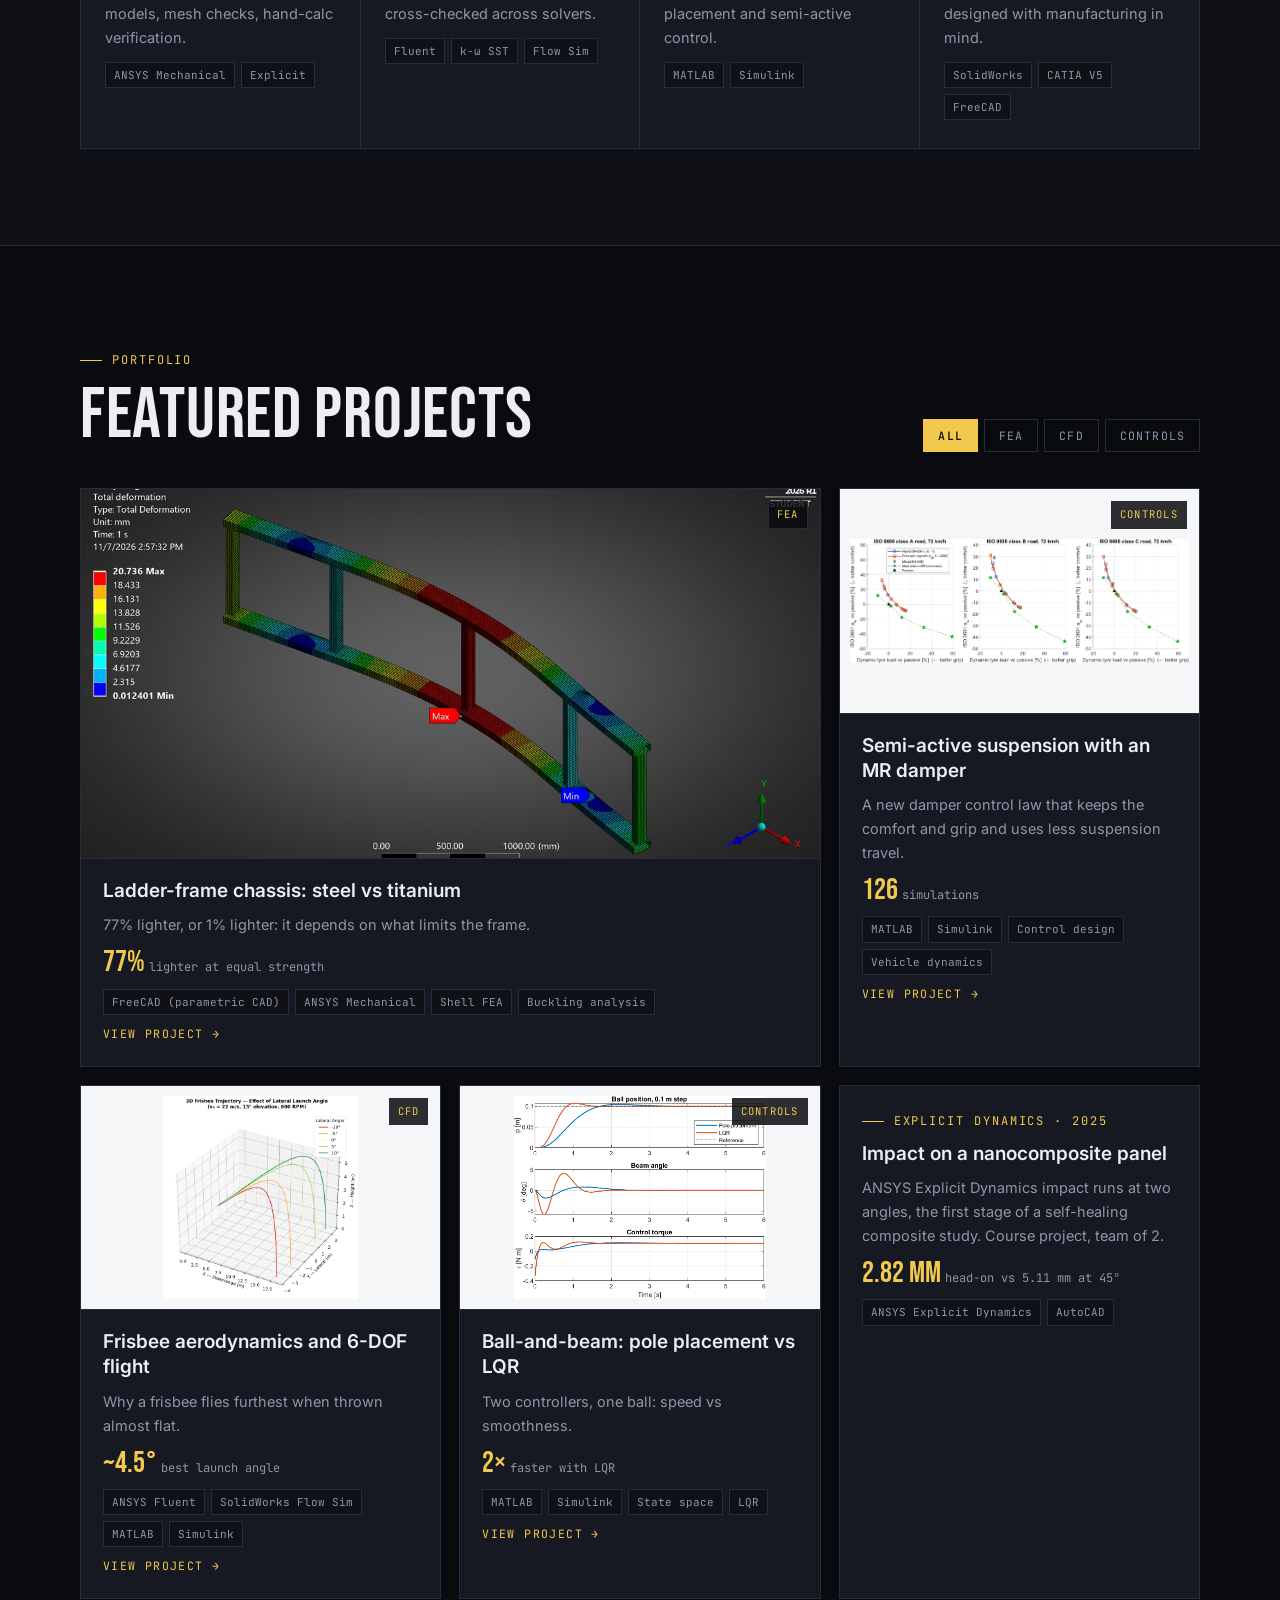
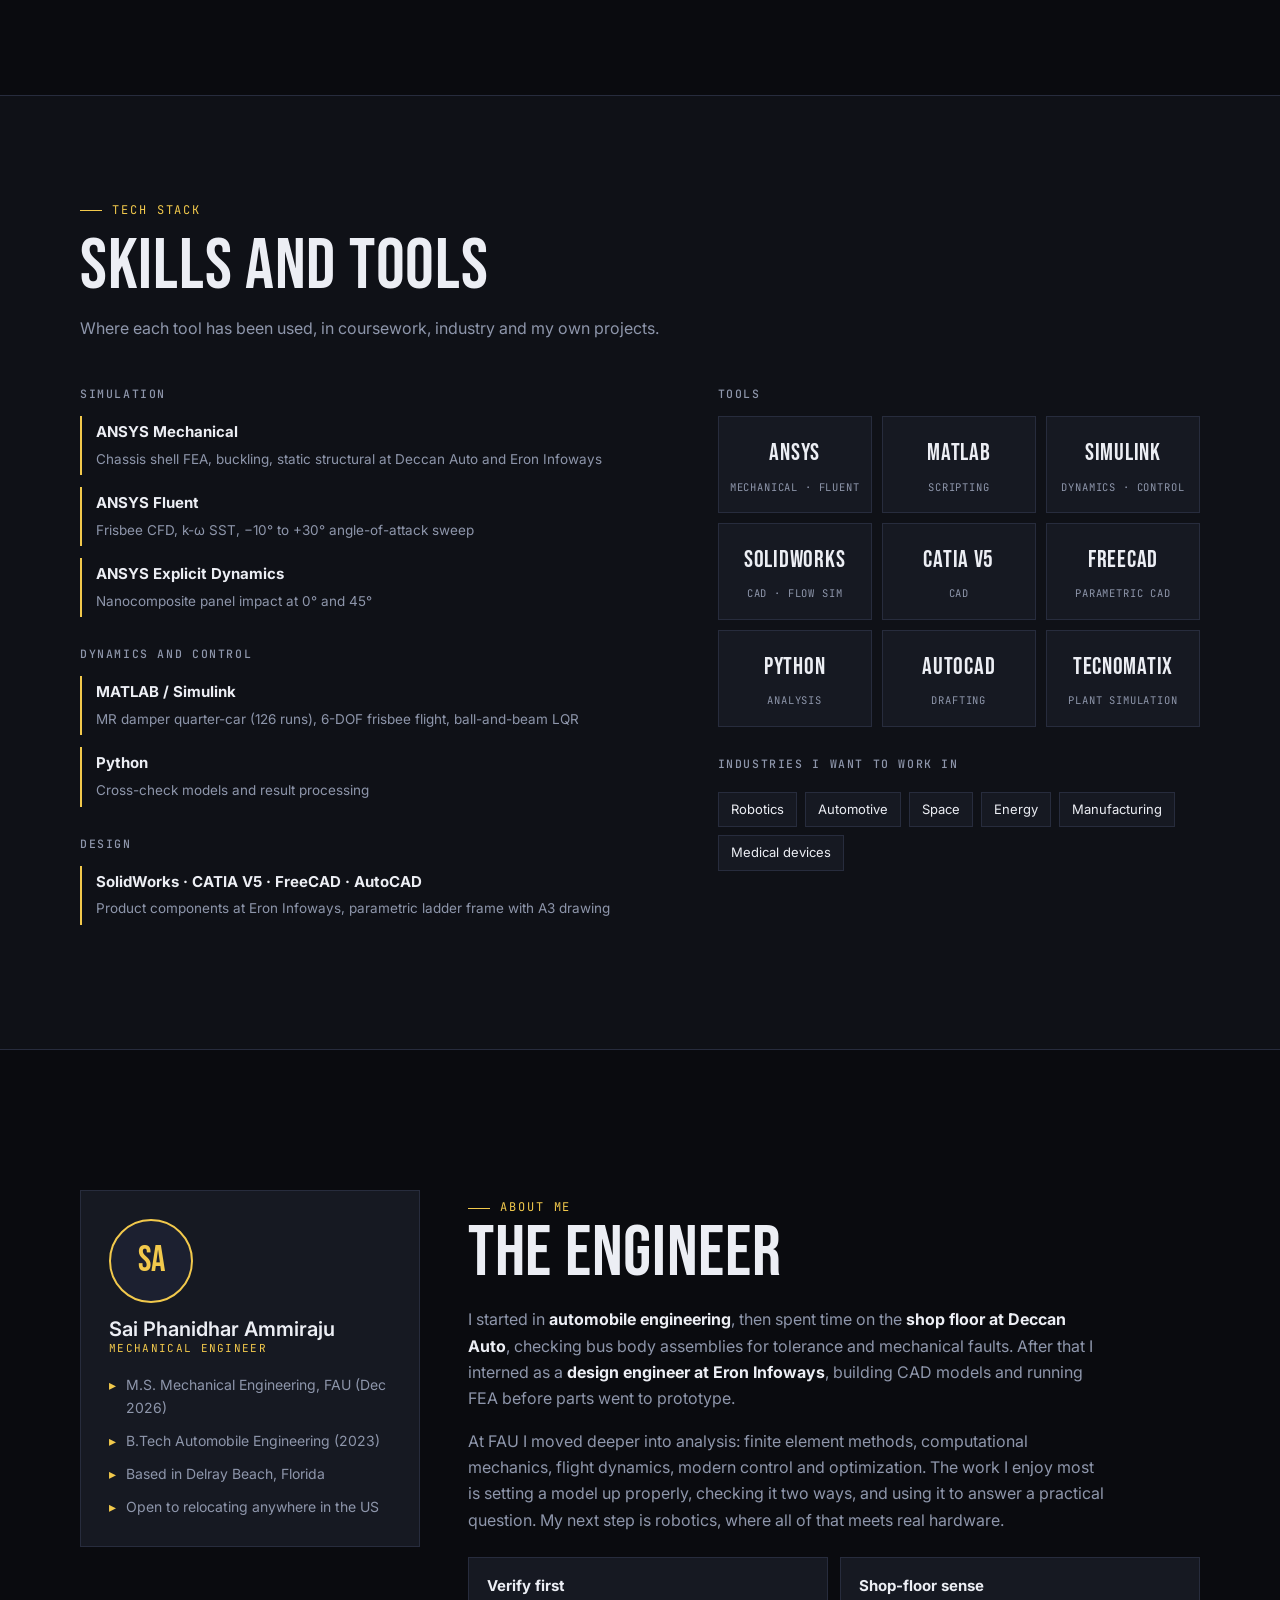
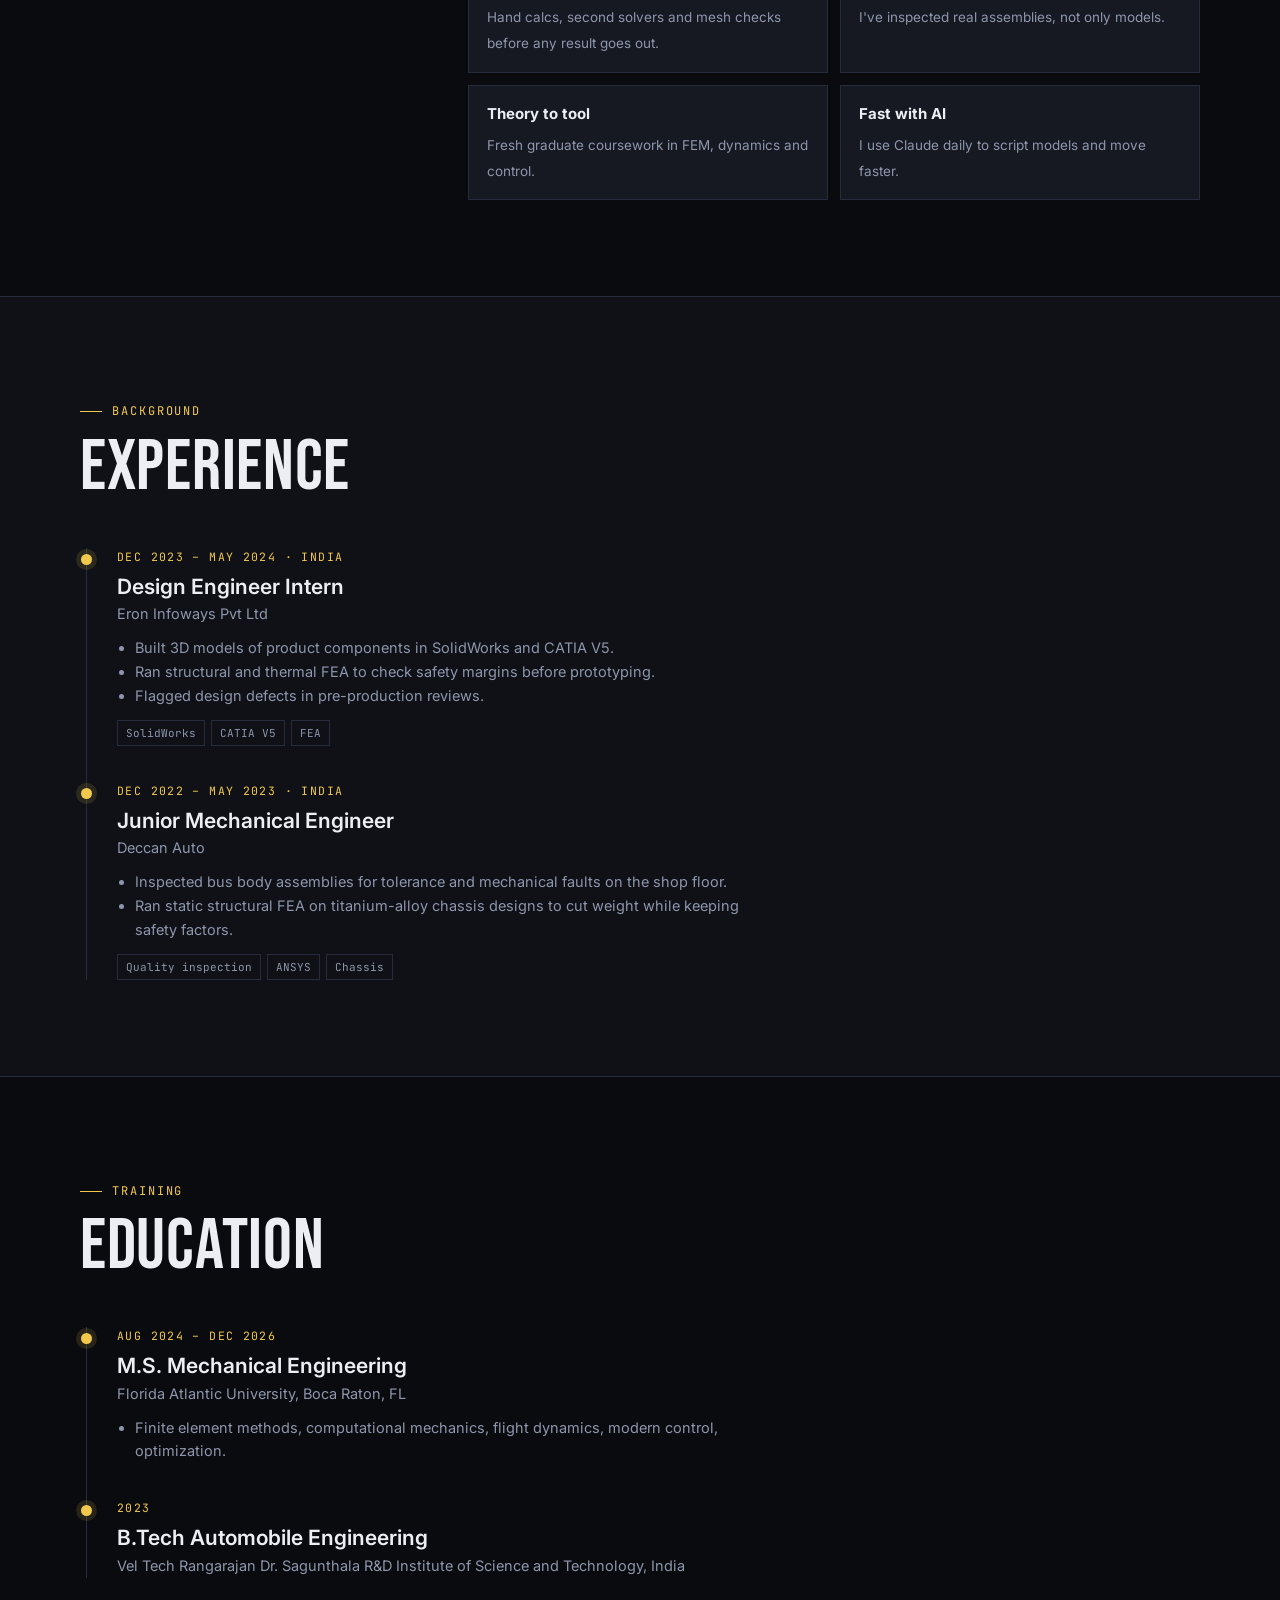
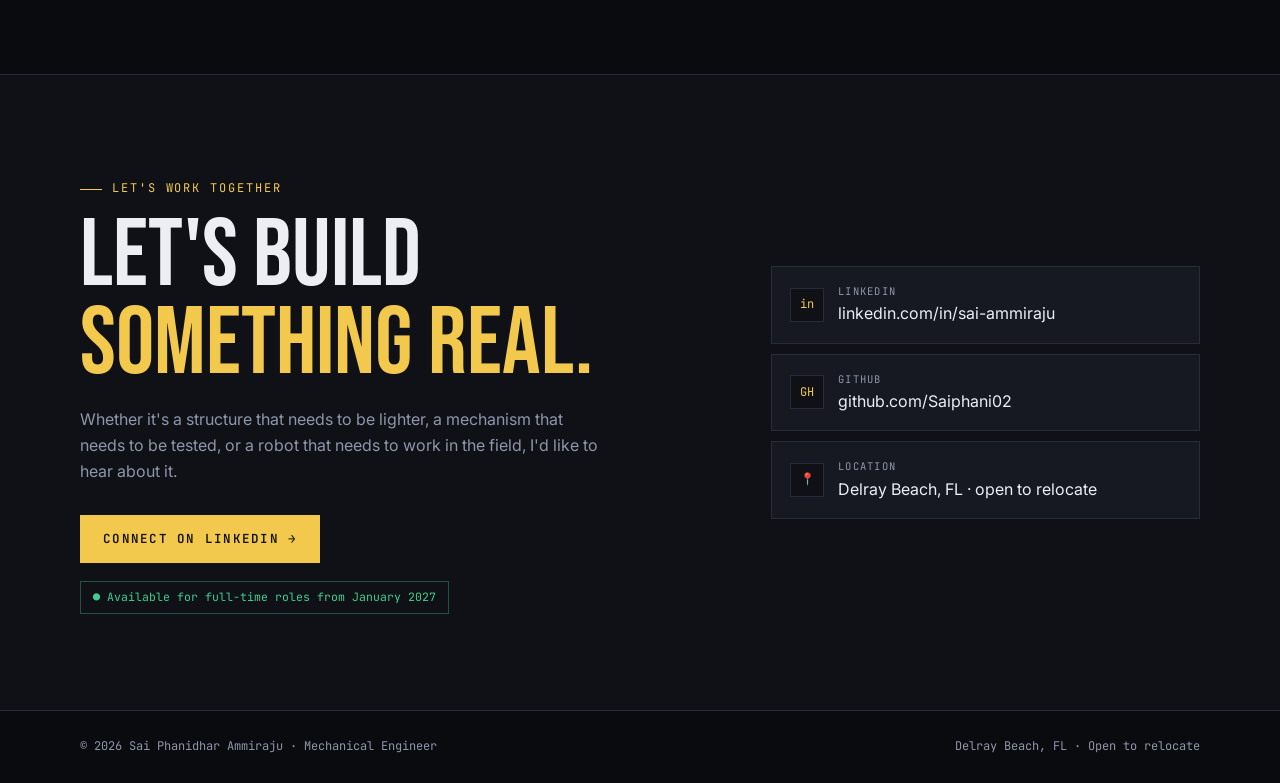
==== commit c67fc414: "Show full name: Sai Phanidhar Ammiraju" ====
--- a/index.html
+++ b/index.html
@@ -3,9 +3,9 @@
 <head>
 <meta charset="utf-8">
 <meta name="viewport" content="width=device-width, initial-scale=1, viewport-fit=cover">
-<title>Sai Ammiraju · Mechanical Engineer</title>
+<title>Sai Phanidhar Ammiraju · Mechanical Engineer</title>
 <meta name="description" content="Mechanical engineer: FEA, CFD, vehicle dynamics and robotics. M.S. Florida Atlantic University.">
-<meta property="og:title" content="Sai Ammiraju · Mechanical Engineer">
+<meta property="og:title" content="Sai Phanidhar Ammiraju · Mechanical Engineer">
 <meta property="og:description" content="Mechanical engineer: FEA, CFD, vehicle dynamics and robotics. M.S. Florida Atlantic University.">
 <link rel="preconnect" href="https://fonts.googleapis.com">
 <link rel="preconnect" href="https://fonts.gstatic.com" crossorigin>
@@ -15,7 +15,7 @@
 </head>
 <body>
 <nav class="nav"><div class="wrap">
-  <a class="brand" href="index.html">Sai <b>Ammiraju</b></a>
+  <a class="brand" href="index.html">Sai Phanidhar <b>Ammiraju</b></a>
   <ul><li><a href="index.html#services">What I do</a></li><li><a href="index.html#projects">Projects</a></li><li><a href="index.html#skills">Skills</a></li><li><a href="index.html#about">About</a></li><li><a href="index.html#experience">Experience</a></li><li><a href="index.html#education">Education</a></li></ul>
   <a class="btn gold sm" href="index.html#contact">Contact</a>
 </div></nav>
@@ -23,7 +23,7 @@
 <header class="hero"><div class="wrap">
   <div>
     <span class="badge"><i></i>Open to full-time roles · from Jan 2027</span>
-    <h1>Sai<span>Ammiraju</span></h1>
+    <h1>Sai Phanidhar<span>Ammiraju</span></h1>
     <div class="role">Mechanical Engineer · Simulation &amp; Robotics</div>
     <p class="intro">I build models that answer real design questions: <b>structural FEA and CFD in ANSYS</b>, <b>vehicle dynamics and control in MATLAB/Simulink</b>, and CAD that's ready to build. I check the numbers against hand calculations before I trust them. M.S. Mechanical Engineering, <b>Florida Atlantic University</b>, December 2026.</p>
     <div class="cta"><a class="btn gold" href="#projects">View my work →</a><a class="btn" href="#contact">Get in touch</a></div>
@@ -144,7 +144,7 @@
   <div class="about">
     <div class="profile">
       <div class="avatar">SA</div>
-      <div><h3>Sai Ammiraju</h3><div class="sub">Mechanical engineer</div></div>
+      <div><h3>Sai Phanidhar Ammiraju</h3><div class="sub">Mechanical engineer</div></div>
       <ul class="facts">
         <li>M.S. Mechanical Engineering, FAU (Dec 2026)</li>
         <li>B.Tech Automobile Engineering (2023)</li>
@@ -216,6 +216,6 @@
   });
 });
 </script>
-<footer><div class="wrap"><span>© 2026 Sai Ammiraju · Mechanical Engineer</span><span>Delray Beach, FL · Open to relocate</span></div></footer>
+<footer><div class="wrap"><span>© 2026 Sai Phanidhar Ammiraju · Mechanical Engineer</span><span>Delray Beach, FL · Open to relocate</span></div></footer>
 </body>
 </html>
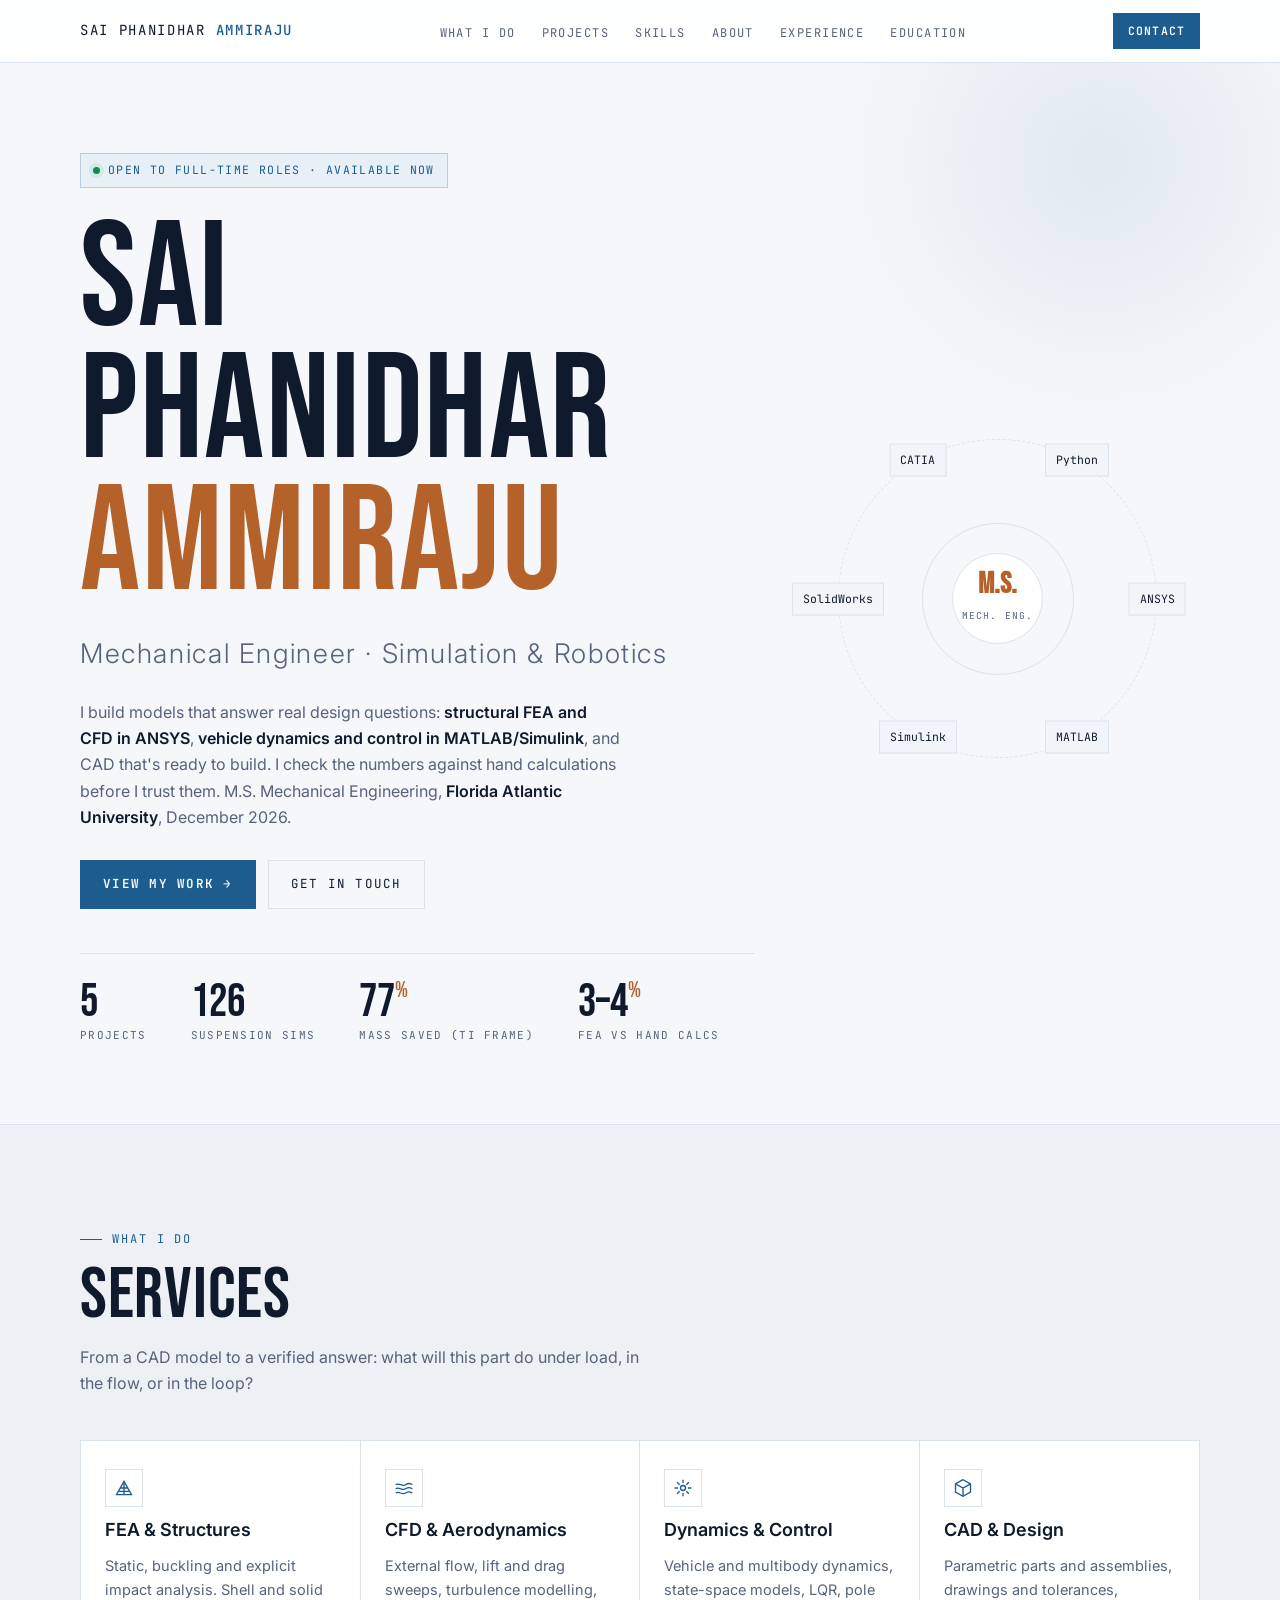
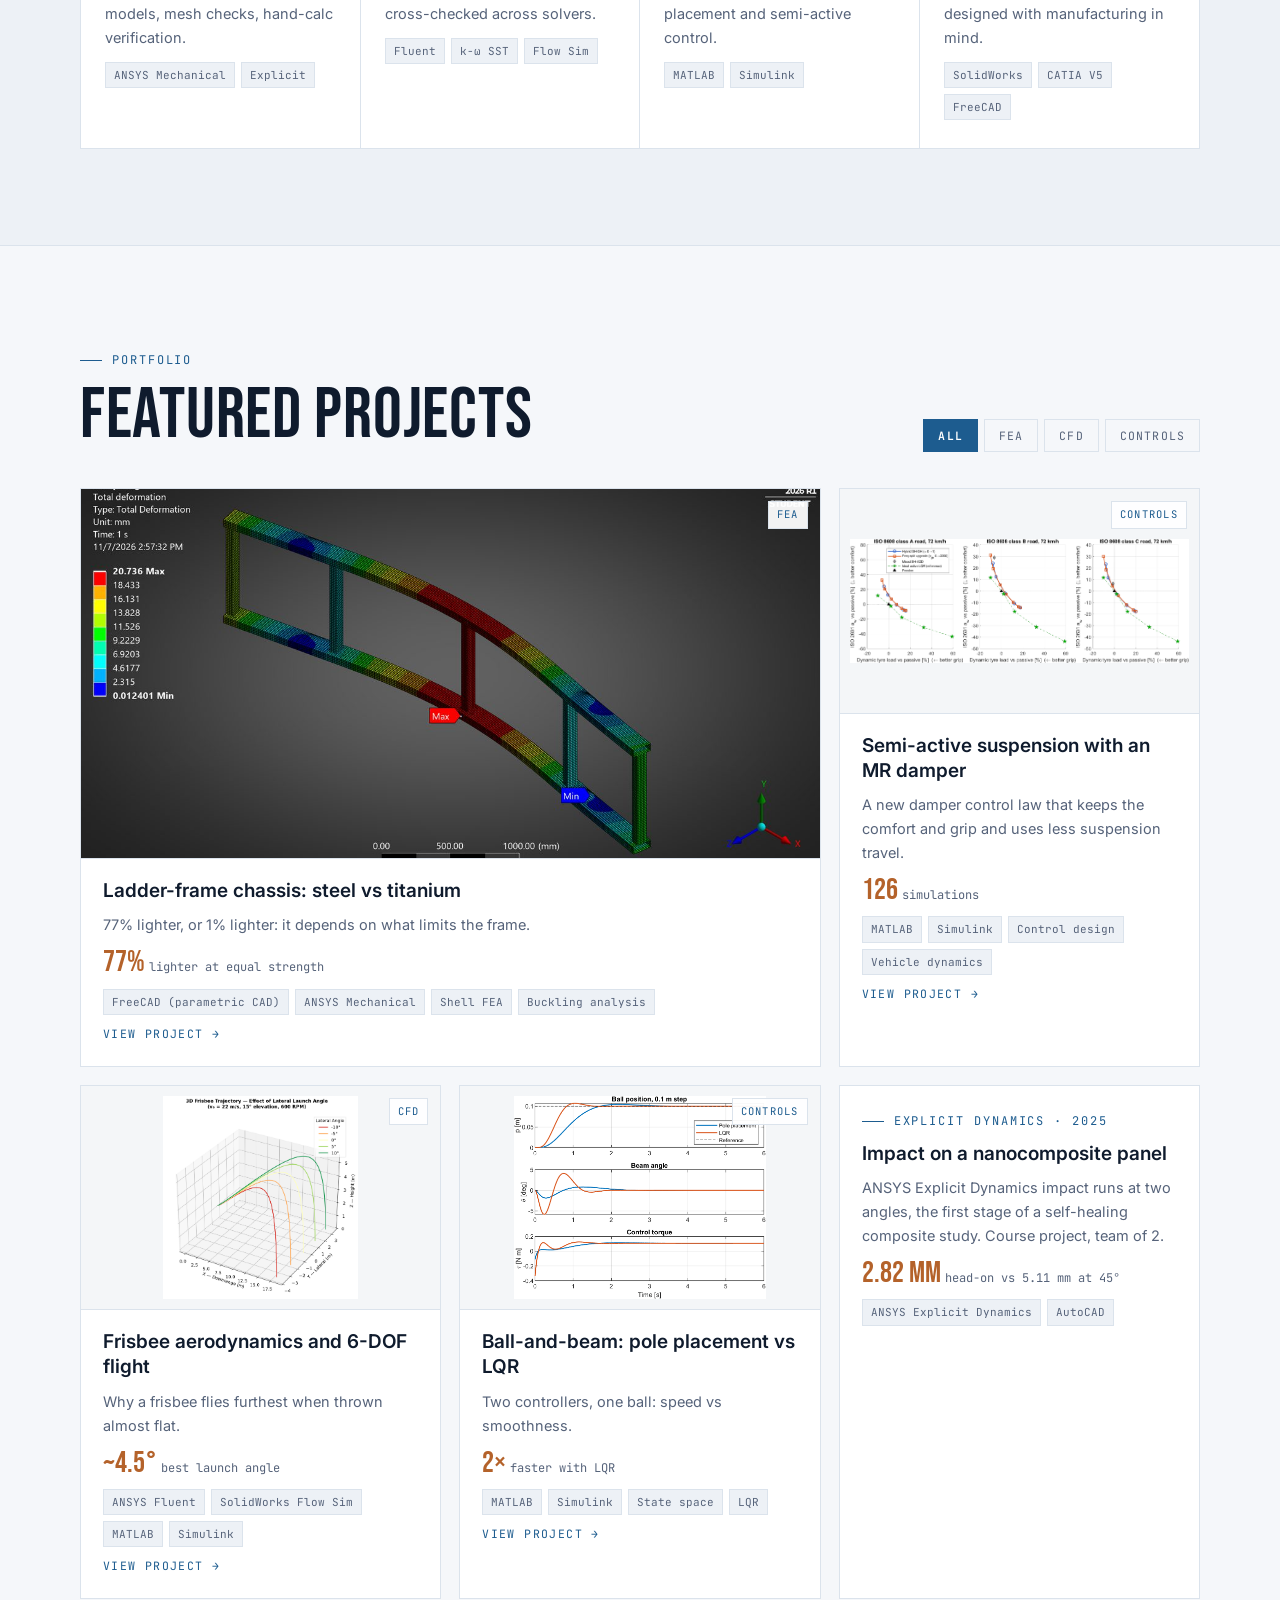
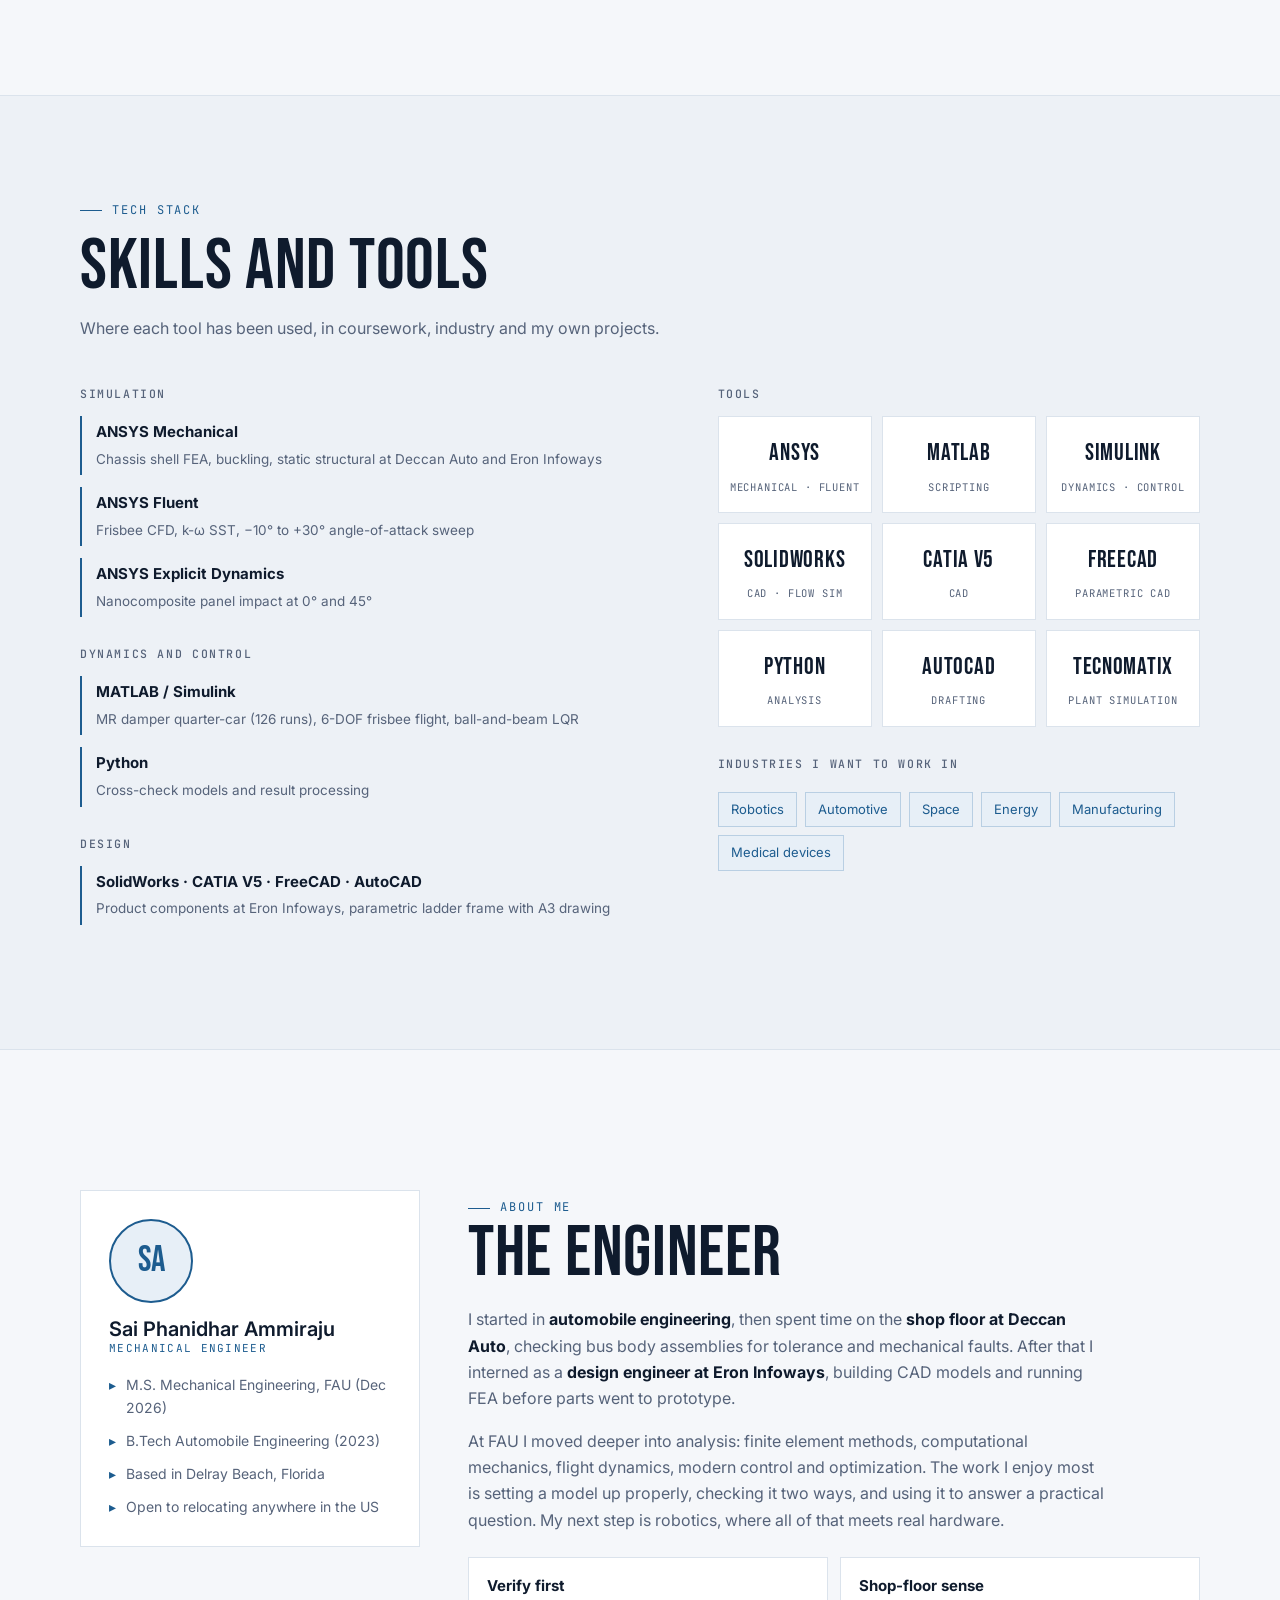
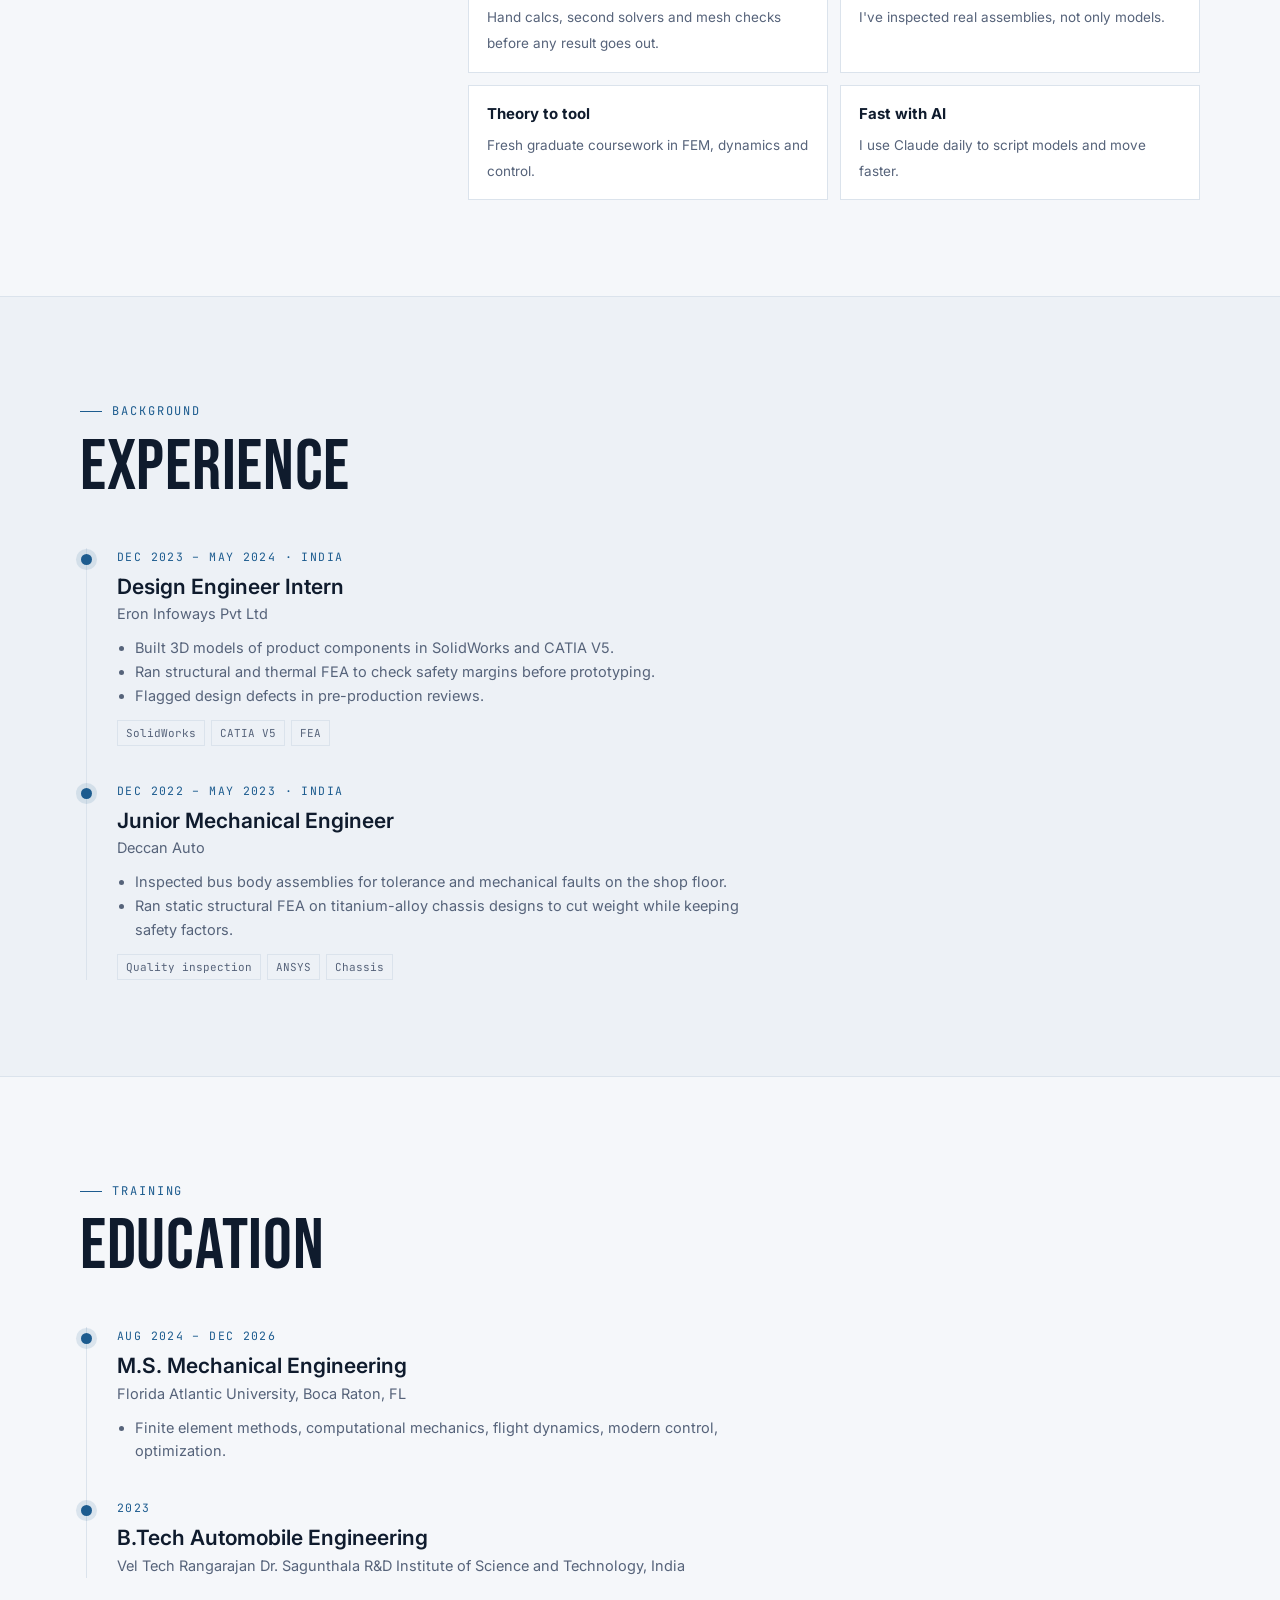
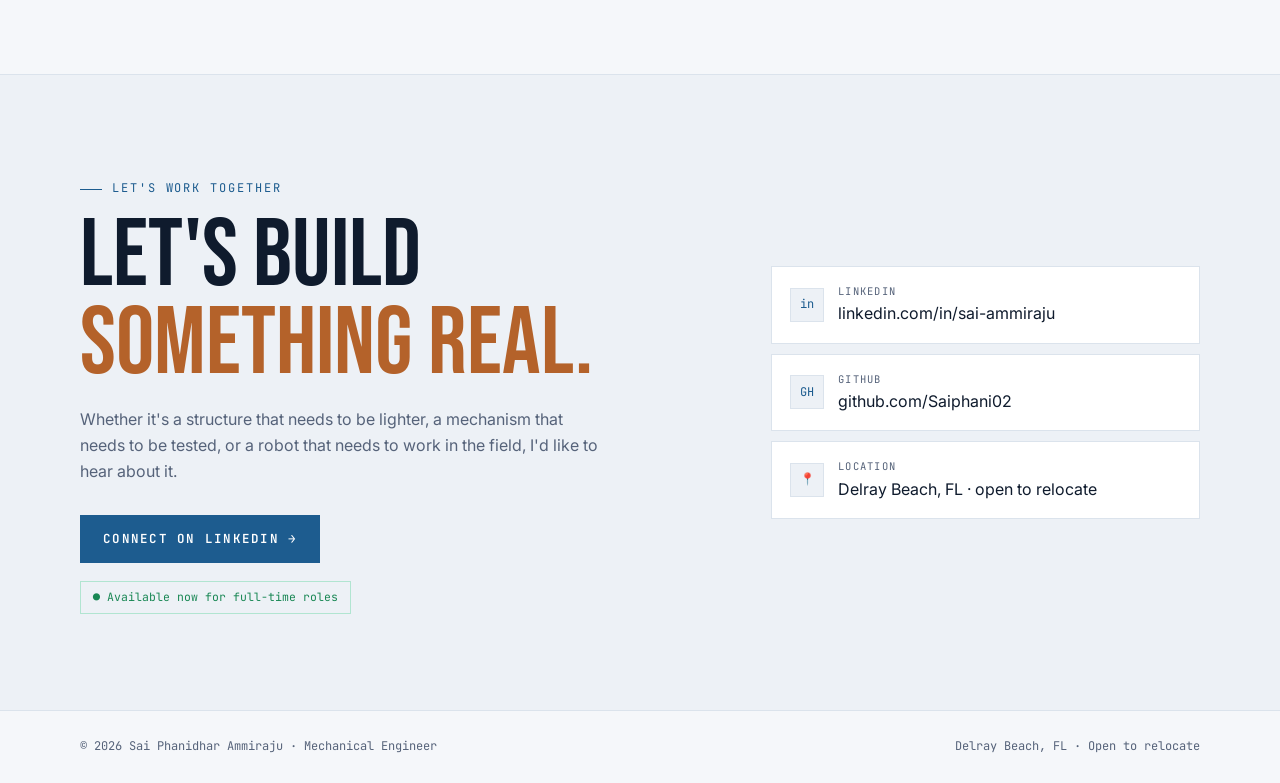
==== commit 583779e0: "Show availability as available now" ====
--- a/index.html
+++ b/index.html
@@ -22,7 +22,7 @@
 
 <header class="hero"><div class="wrap">
   <div>
-    <span class="badge"><i></i>Open to full-time roles · from Jan 2027</span>
+    <span class="badge"><i></i>Open to full-time roles · available now</span>
     <h1>Sai Phanidhar<span>Ammiraju</span></h1>
     <div class="role">Mechanical Engineer · Simulation &amp; Robotics</div>
     <p class="intro">I build models that answer real design questions: <b>structural FEA and CFD in ANSYS</b>, <b>vehicle dynamics and control in MATLAB/Simulink</b>, and CAD that's ready to build. I check the numbers against hand calculations before I trust them. M.S. Mechanical Engineering, <b>Florida Atlantic University</b>, December 2026.</p>
@@ -197,7 +197,7 @@
       <h2 style="margin-top:14px">Let's build<span>something real.</span></h2>
       <p>Whether it's a structure that needs to be lighter, a mechanism that needs to be tested, or a robot that needs to work in the field, I'd like to hear about it.</p>
       <div class="cta"><a class="btn gold" href="https://www.linkedin.com/in/sai-ammiraju" target="_blank" rel="noopener">Connect on LinkedIn →</a></div>
-      <div class="open">● Available for full-time roles from January 2027</div>
+      <div class="open">● Available now for full-time roles</div>
     </div>
     <div class="links">
       <a class="link" href="https://www.linkedin.com/in/sai-ammiraju" target="_blank" rel="noopener"><span class="ico">in</span><span><span class="k">LinkedIn</span>linkedin.com/in/sai-ammiraju</span></a>
--- a/style.css
+++ b/style.css
@@ -1,20 +1,24 @@
-/* Dark engineering portfolio: black ground, gold accent, condensed display type */
+/* Light engineering portfolio: navy ink, steel-blue accent, copper for key numbers */
 :root {
-  --bg: #0a0b0f;
-  --bg2: #0f1117;
-  --surface: #161922;
-  --surface2: #1c2030;
-  --border: #272c3d;
-  --accent: #f2c94c;
-  --accent-ink: #14120a;
-  --text: #eceef4;
-  --muted: #8e96ab;
+  --bg: #f5f7fa;
+  --bg2: #edf1f6;
+  --surface: #ffffff;
+  --surface2: #f1f5f9;
+  --border: #dbe3ec;
+  --accent: #1d5c8f;
+  --accent-fill: #1d5c8f;
+  --accent-soft: #e7eff7;
+  --accent-line: #b9cfe3;
+  --accent2: #b4622a;
+  --accent-ink: #ffffff;
+  --text: #0f1b2d;
+  --muted: #56637a;
   --blue: #5aa2ff;
-  --green: #3fcf8e;
+  --green: #198754;
   --display: "Bebas Neue", Impact, "Arial Narrow", sans-serif;
   --body: "Inter", system-ui, -apple-system, "Segoe UI", sans-serif;
   --mono: "JetBrains Mono", ui-monospace, Consolas, monospace;
-  color-scheme: dark;
+  color-scheme: light;
 }
 * { box-sizing: border-box; }
 html { scroll-behavior: smooth; }
@@ -33,7 +37,7 @@
 section.alt { background: var(--bg2); }
 
 /* Nav */
-.nav { position: sticky; top: 0; z-index: 20; background: rgba(10, 11, 15, .88); backdrop-filter: blur(10px); border-bottom: 1px solid var(--border); }
+.nav { position: sticky; top: 0; z-index: 20; background: rgba(255, 255, 255, .9); backdrop-filter: blur(10px); border-bottom: 1px solid var(--border); }
 .nav .wrap { display: flex; align-items: center; justify-content: space-between; gap: 16px; height: 62px; }
 .brand { font-family: var(--mono); font-size: 14px; letter-spacing: .12em; color: var(--text); text-decoration: none; text-transform: uppercase; }
 .brand b { color: var(--accent); font-weight: 500; }
@@ -42,26 +46,26 @@
 .nav ul a:hover { color: var(--text); }
 .btn { display: inline-flex; align-items: center; gap: 8px; font-family: var(--mono); font-size: 12.5px; letter-spacing: .1em; text-transform: uppercase; text-decoration: none; padding: 13px 22px; border: 1px solid var(--border); color: var(--text); background: transparent; cursor: pointer; transition: border-color .15s, background .15s; }
 .btn:hover { border-color: var(--accent); }
-.btn.gold { background: var(--accent); color: var(--accent-ink); border-color: var(--accent); font-weight: 600; }
-.btn.gold:hover { background: #ffd866; }
+.btn.gold { background: var(--accent-fill); color: var(--accent-ink); border-color: var(--accent-fill); font-weight: 600; }
+.btn.gold:hover { background: #174b75; border-color: #174b75; }
 .btn.sm { padding: 8px 14px; font-size: 11.5px; }
 @media (max-width: 900px) { .nav ul { display: none; } }
 
 /* Hero */
 .hero { padding-block: 90px 80px; position: relative; overflow: hidden; border-top: 0; }
-.hero::before { content: ""; position: absolute; inset: -20% -10% auto auto; width: 620px; height: 620px; background: radial-gradient(circle, rgba(242,201,76,.10), transparent 62%); pointer-events: none; }
+.hero::before { content: ""; position: absolute; inset: -20% -10% auto auto; width: 620px; height: 620px; background: radial-gradient(circle, rgba(29,92,143,.09), transparent 62%); pointer-events: none; }
 .hero .wrap { display: grid; grid-template-columns: minmax(0, 1.25fr) minmax(0, .75fr); gap: 40px; align-items: center; position: relative; }
-.badge { display: inline-flex; align-items: center; gap: 8px; font-family: var(--mono); font-size: 11.5px; letter-spacing: .12em; text-transform: uppercase; color: var(--accent); border: 1px solid rgba(242,201,76,.35); background: rgba(242,201,76,.06); padding: 7px 12px; }
+.badge { display: inline-flex; align-items: center; gap: 8px; font-family: var(--mono); font-size: 11.5px; letter-spacing: .12em; text-transform: uppercase; color: var(--accent); border: 1px solid var(--accent-line); background: var(--accent-soft); padding: 7px 12px; }
 .badge i { width: 7px; height: 7px; border-radius: 50%; background: var(--green); box-shadow: 0 0 0 4px rgba(63,207,142,.15); }
 .hero h1 { font-family: var(--display); font-size: clamp(76px, 13vw, 150px); line-height: .88; letter-spacing: .01em; margin-top: 26px; }
-.hero h1 span { display: block; color: var(--accent); }
+.hero h1 span { display: block; color: var(--accent2); }
 .hero .role { font-size: clamp(20px, 2.6vw, 27px); color: var(--muted); letter-spacing: .06em; margin-top: 22px; font-weight: 300; }
 .hero p.intro { max-width: 54ch; color: var(--muted); margin: 22px 0 0; }
 .hero p.intro b { color: var(--text); font-weight: 600; }
 .cta { display: flex; flex-wrap: wrap; gap: 12px; margin-top: 30px; }
 .stats { display: flex; flex-wrap: wrap; gap: 18px 44px; margin-top: 44px; padding-top: 26px; border-top: 1px solid var(--border); }
 .stat .n { font-family: var(--display); font-size: 46px; line-height: 1; font-variant-numeric: tabular-nums; }
-.stat .n sup { color: var(--accent); font-size: 22px; vertical-align: top; }
+.stat .n sup { color: var(--accent2); font-size: 22px; vertical-align: top; }
 .stat .l { font-family: var(--mono); font-size: 11px; letter-spacing: .12em; text-transform: uppercase; color: var(--muted); }
 
 /* Tool orbit */
@@ -69,7 +73,7 @@
 .orbit .ring { position: absolute; inset: 8%; border: 1px dashed var(--border); border-radius: 50%; }
 .orbit .ring.in { inset: 30%; border-style: solid; }
 .orbit .core { position: absolute; inset: 38%; border-radius: 50%; background: var(--surface); border: 1px solid var(--border); display: grid; place-items: center; text-align: center; }
-.orbit .core b { font-family: var(--display); font-size: 30px; color: var(--accent); line-height: .9; }
+.orbit .core b { font-family: var(--display); font-size: 30px; color: var(--accent2); line-height: .9; }
 .orbit .core small { font-family: var(--mono); font-size: 9.5px; letter-spacing: .12em; color: var(--muted); text-transform: uppercase; }
 .orbit .spin { position: absolute; inset: 0; animation: spin 60s linear infinite; }
 .tool { position: absolute; transform: translate(-50%, -50%); }
@@ -91,20 +95,20 @@
 .p-top { display: flex; flex-wrap: wrap; align-items: flex-end; justify-content: space-between; gap: 20px; }
 .filters { display: flex; flex-wrap: wrap; gap: 6px; }
 .filters button { font-family: var(--mono); font-size: 11.5px; letter-spacing: .1em; text-transform: uppercase; padding: 8px 14px; border: 1px solid var(--border); background: transparent; color: var(--muted); cursor: pointer; }
-.filters button[aria-pressed="true"] { background: var(--accent); color: var(--accent-ink); border-color: var(--accent); font-weight: 600; }
+.filters button[aria-pressed="true"] { background: var(--accent-fill); color: var(--accent-ink); border-color: var(--accent-fill); font-weight: 600; }
 .grid { display: grid; grid-template-columns: repeat(3, minmax(0, 1fr)); gap: 18px; margin-top: 36px; }
 .card { background: var(--surface); border: 1px solid var(--border); display: grid; grid-template-rows: auto 1fr; text-decoration: none; color: var(--text); transition: border-color .15s, transform .15s; }
-.card:hover { border-color: var(--accent); transform: translateY(-3px); }
+.card:hover { border-color: var(--accent-fill); transform: translateY(-3px); box-shadow: 0 10px 28px rgba(18,21,28,.08); }
 .card.big { grid-column: span 2; }
 .card .thumb { position: relative; aspect-ratio: 16 / 10; background: #f4f6f8; overflow: hidden; border-bottom: 1px solid var(--border); }
 .card.big .thumb { aspect-ratio: 16 / 8; }
 .card .thumb img { width: 100%; height: 100%; object-fit: contain; padding: 10px; }
 .card .thumb img.cover { object-fit: cover; padding: 0; }
-.card .cat { position: absolute; top: 12px; right: 12px; font-family: var(--mono); font-size: 10.5px; letter-spacing: .12em; text-transform: uppercase; background: rgba(10,11,15,.85); color: var(--accent); padding: 4px 8px; border: 1px solid var(--border); }
+.card .cat { position: absolute; top: 12px; right: 12px; font-family: var(--mono); font-size: 10.5px; letter-spacing: .12em; text-transform: uppercase; background: rgba(255,255,255,.94); color: var(--accent); padding: 4px 8px; border: 1px solid var(--border); }
 .card .body { padding: 20px 22px 22px; display: grid; gap: 10px; align-content: start; }
 .card h3 { font-size: 19px; font-weight: 600; line-height: 1.3; }
 .card p { margin: 0; color: var(--muted); font-size: 14.5px; }
-.card .hl { font-family: var(--display); font-size: 30px; color: var(--accent); line-height: 1; }
+.card .hl { font-family: var(--display); font-size: 30px; color: var(--accent2); line-height: 1; }
 .card .more { font-family: var(--mono); font-size: 11.5px; letter-spacing: .12em; text-transform: uppercase; color: var(--accent); }
 .card[hidden] { display: none; }
 
@@ -120,12 +124,12 @@
 .toolbox b { font-family: var(--display); font-size: 24px; letter-spacing: .03em; color: var(--text); font-weight: 400; }
 .toolbox span { font-family: var(--mono); font-size: 10.5px; color: var(--muted); text-transform: uppercase; letter-spacing: .08em; }
 .chips { display: flex; flex-wrap: wrap; gap: 8px; margin-top: 18px; }
-.chips span { font-size: 13px; padding: 6px 12px; border: 1px solid var(--border); background: var(--surface); }
+.chips span { font-size: 13px; padding: 6px 12px; border: 1px solid var(--accent-line); background: var(--accent-soft); color: var(--accent); }
 
 /* About */
 .about { display: grid; grid-template-columns: minmax(0, 340px) minmax(0, 1fr); gap: 48px; margin-top: 44px; align-items: start; }
 .profile { background: var(--surface); border: 1px solid var(--border); padding: 28px; display: grid; gap: 16px; }
-.avatar { width: 84px; height: 84px; border-radius: 50%; background: var(--surface2); border: 2px solid var(--accent); display: grid; place-items: center; font-family: var(--display); font-size: 36px; color: var(--accent); overflow: hidden; }
+.avatar { width: 84px; height: 84px; border-radius: 50%; background: var(--accent-soft); border: 2px solid var(--accent); display: grid; place-items: center; font-family: var(--display); font-size: 36px; color: var(--accent); overflow: hidden; }
 .avatar img { width: 100%; height: 100%; object-fit: cover; }
 .profile h3 { font-size: 20px; font-weight: 600; }
 .profile .sub { font-family: var(--mono); font-size: 11px; letter-spacing: .12em; color: var(--accent); text-transform: uppercase; }
@@ -143,7 +147,7 @@
 /* Timeline */
 .timeline { margin-top: 44px; border-left: 1px solid var(--border); margin-left: 6px; display: grid; gap: 36px; }
 .ti { position: relative; padding-left: 30px; }
-.ti::before { content: ""; position: absolute; left: -6px; top: 6px; width: 11px; height: 11px; background: var(--accent); border-radius: 50%; box-shadow: 0 0 0 5px rgba(242,201,76,.12); }
+.ti::before { content: ""; position: absolute; left: -6px; top: 6px; width: 11px; height: 11px; background: var(--accent); border-radius: 50%; box-shadow: 0 0 0 5px rgba(29,92,143,.12); }
 .ti .when { font-family: var(--mono); font-size: 11.5px; letter-spacing: .12em; text-transform: uppercase; color: var(--accent); }
 .ti h3 { font-size: 21px; font-weight: 600; margin-top: 6px; line-height: 1.3; }
 .ti .org { color: var(--muted); font-size: 14.5px; margin-top: 2px; }
@@ -153,7 +157,7 @@
 /* Contact */
 .contact { display: grid; grid-template-columns: minmax(0, 1.2fr) minmax(0, .8fr); gap: 48px; align-items: center; }
 .contact h2 { font-family: var(--display); font-size: clamp(54px, 9vw, 96px); line-height: .92; }
-.contact h2 span { color: var(--accent); display: block; }
+.contact h2 span { color: var(--accent2); display: block; }
 .contact p { color: var(--muted); max-width: 52ch; }
 .links { display: grid; gap: 10px; }
 .link { display: flex; align-items: center; gap: 14px; padding: 16px 18px; background: var(--surface); border: 1px solid var(--border); text-decoration: none; color: var(--text); }
@@ -176,7 +180,7 @@
 .kpis { display: grid; grid-template-columns: repeat(3, minmax(0, 1fr)); border: 1px solid var(--border); margin-top: 32px; }
 .kpi { padding: 18px 22px; border-right: 1px solid var(--border); background: var(--surface); }
 .kpi:last-child { border-right: 0; }
-.kpi .n { font-family: var(--display); font-size: 44px; color: var(--accent); line-height: 1; }
+.kpi .n { font-family: var(--display); font-size: 44px; color: var(--accent2); line-height: 1; }
 .kpi .l { color: var(--muted); font-size: 13.5px; }
 .pvideo { margin-top: 32px; border: 1px solid var(--border); background: #000; }
 .pvideo video { width: 100%; aspect-ratio: 16/9; }
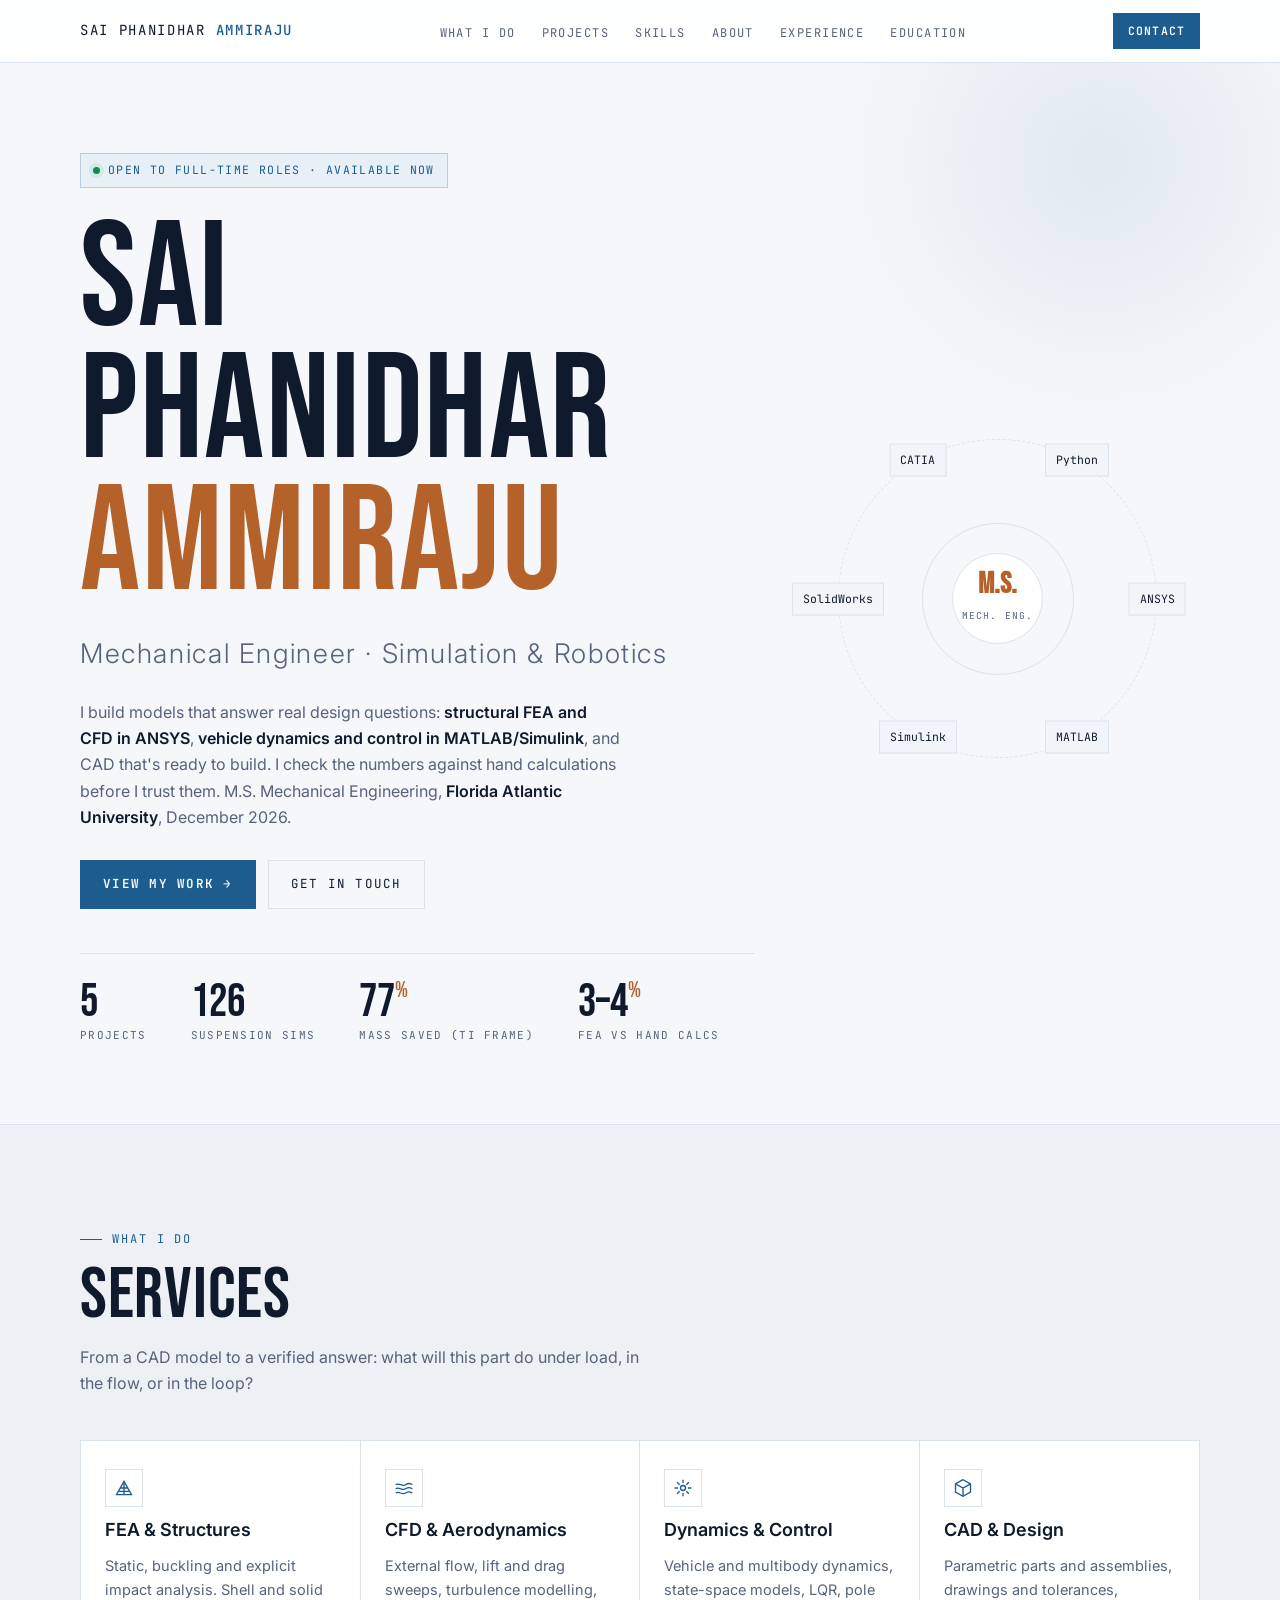
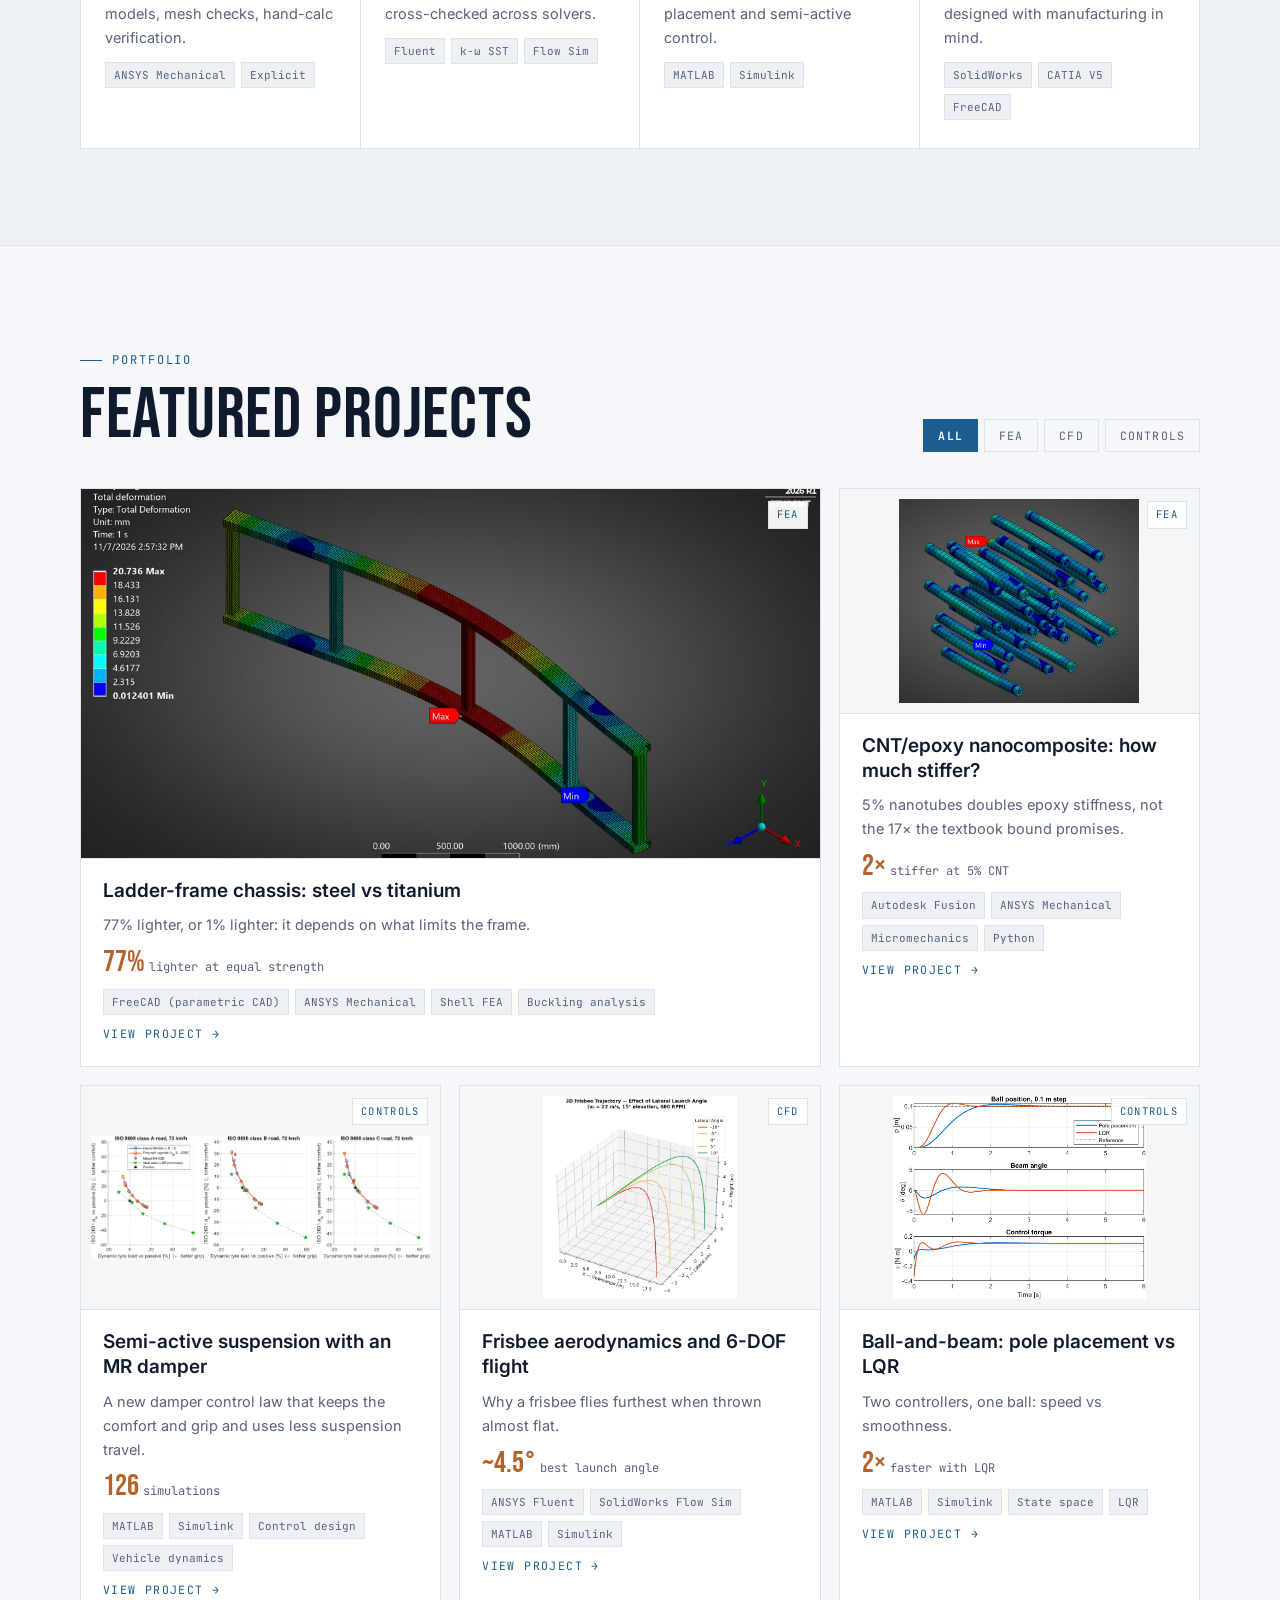
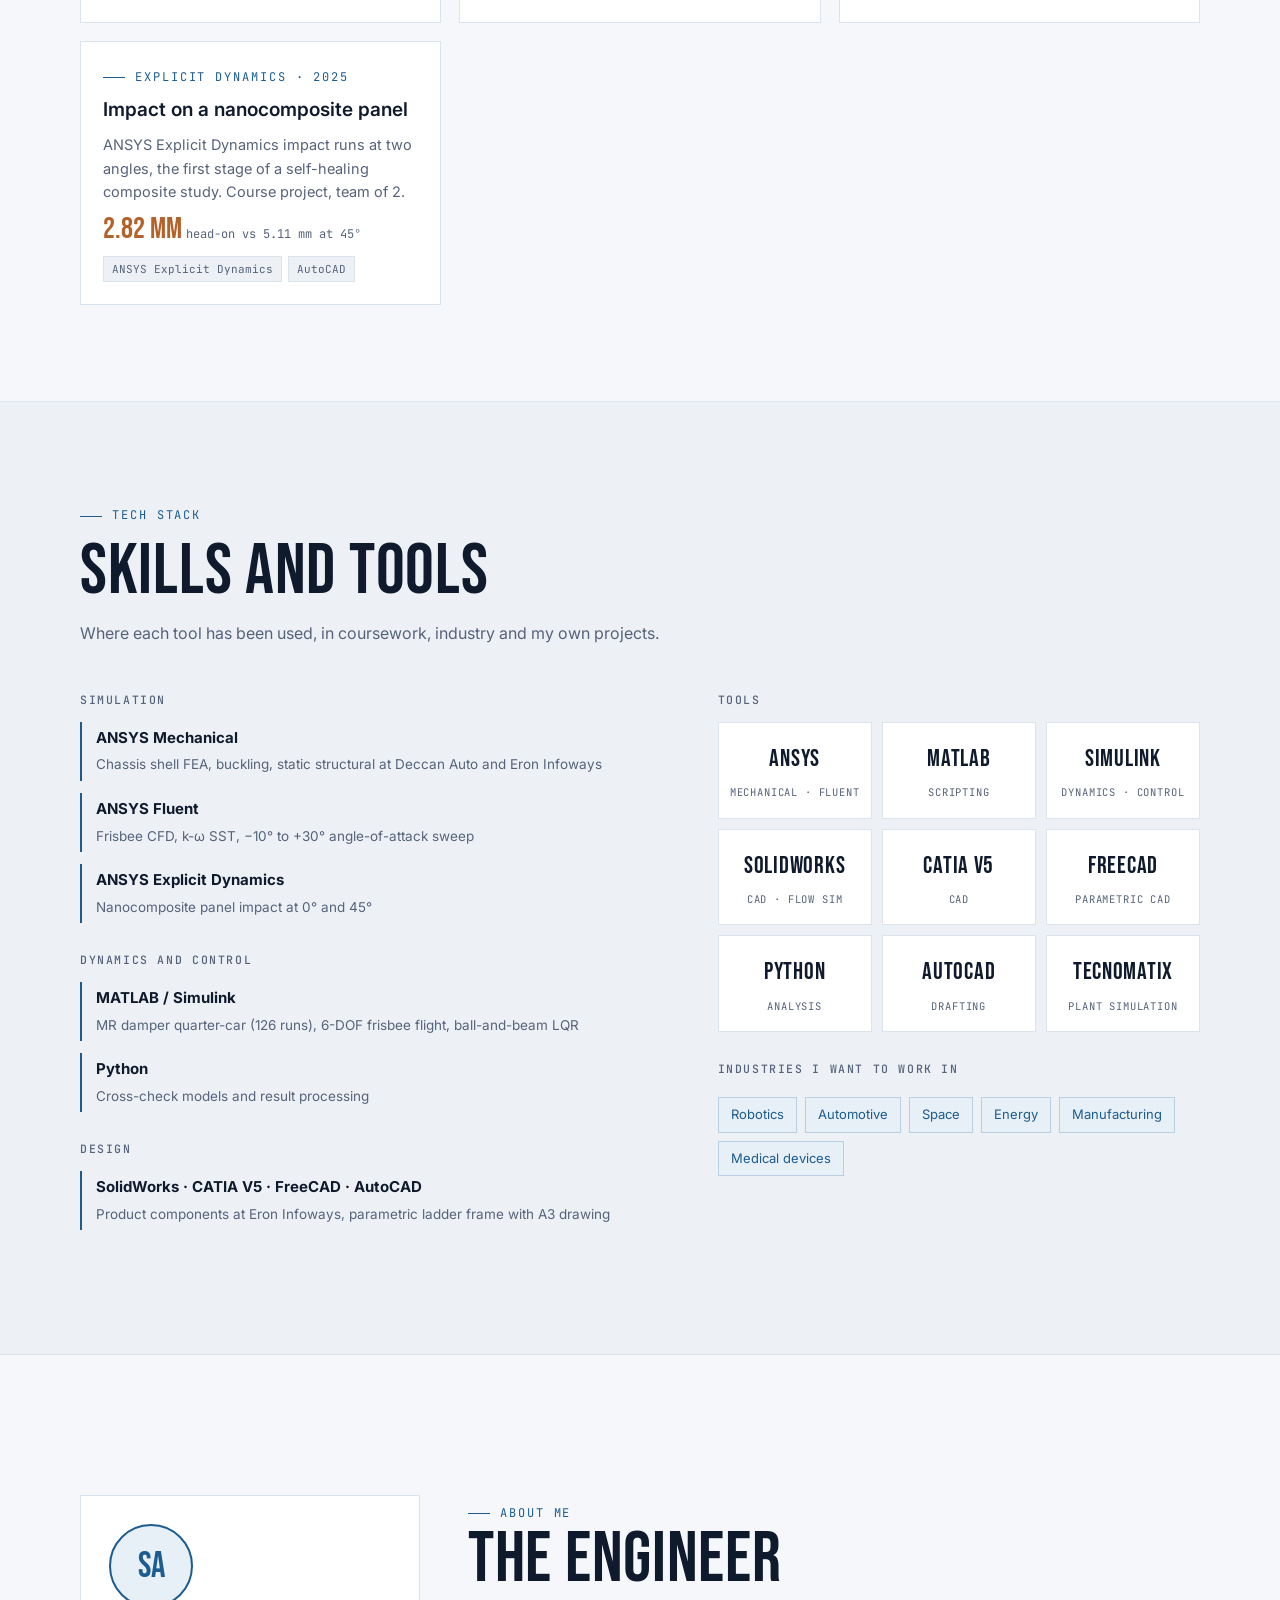
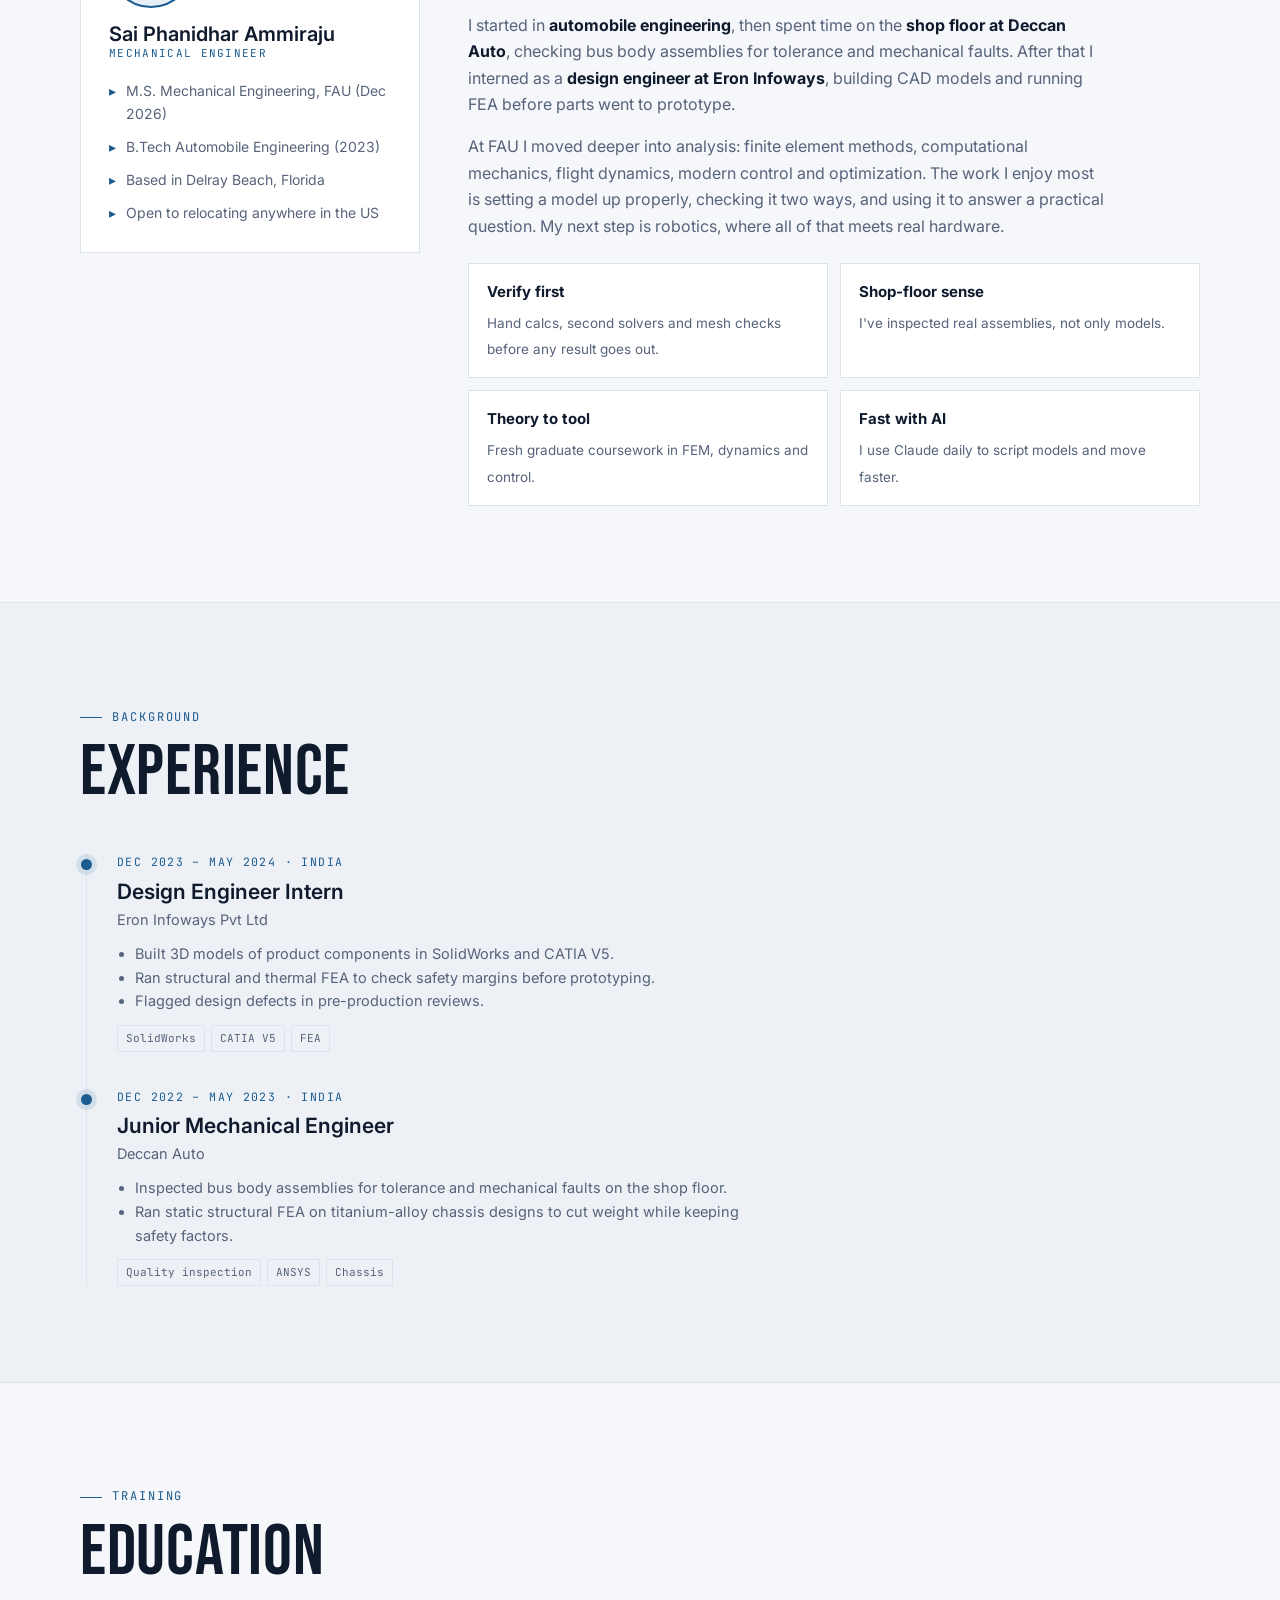
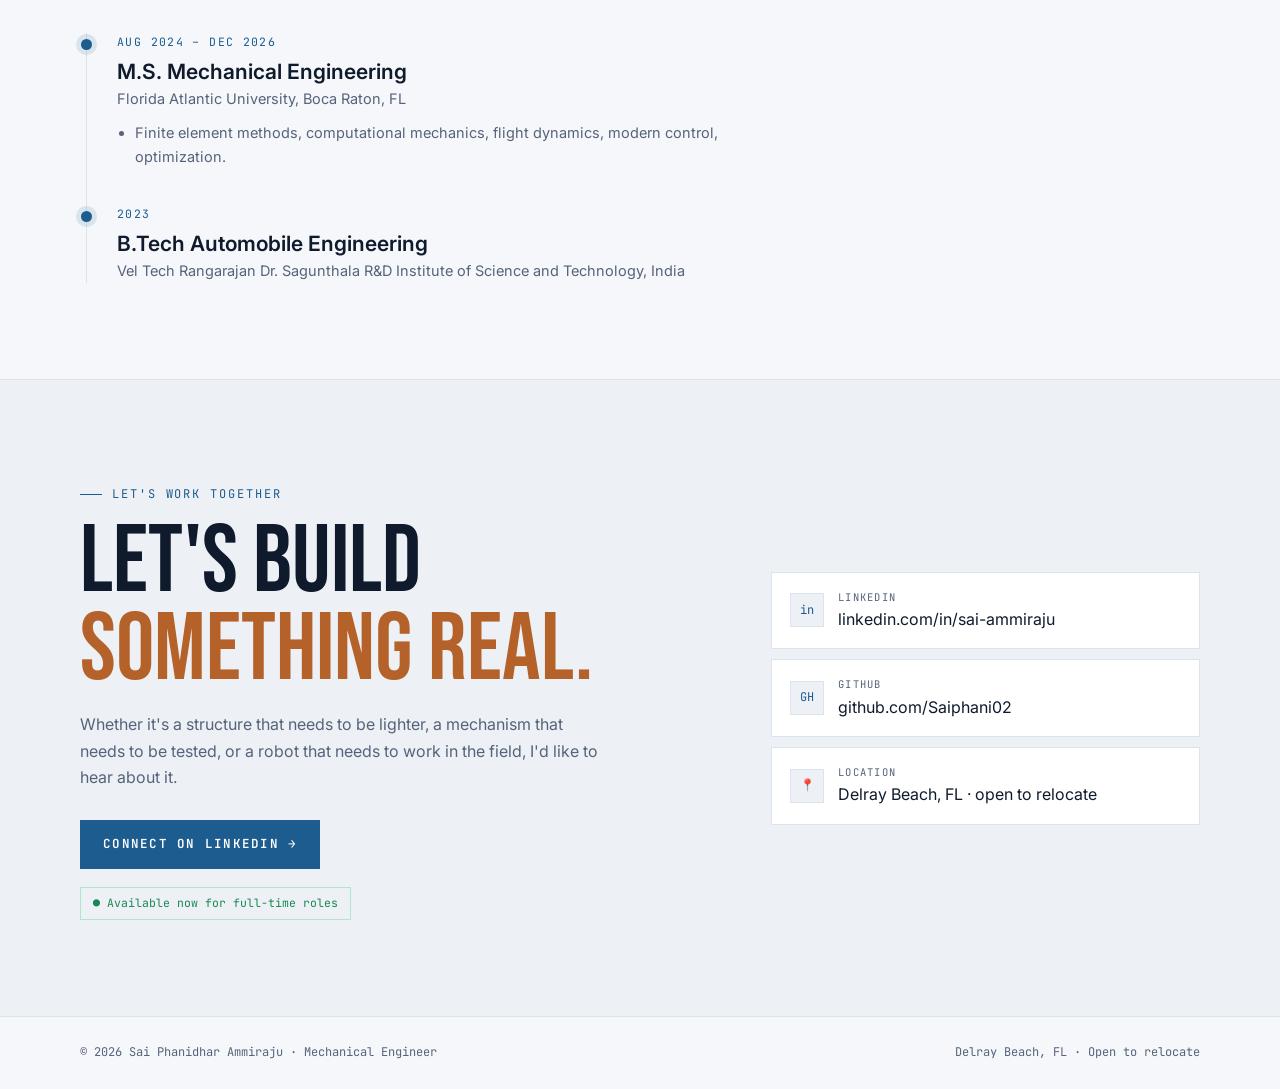
==== commit ced4e293: "Add CNT/epoxy nanocomposite project page, card and walkthrough video" ====
--- a/index.html
+++ b/index.html
@@ -72,6 +72,15 @@
     <div class="tags"><span>FreeCAD (parametric CAD)</span><span>ANSYS Mechanical</span><span>Shell FEA</span><span>Buckling analysis</span></div>
     <span class="more">View project →</span>
   </div>
+</a><a class="card" href="nanocomposite.html" data-cat="FEA">
+  <div class="thumb"><img src="nano_cnt_thumb.jpg" alt="CNT/epoxy nanocomposite: how much stiffer?" loading="lazy"><span class="cat">FEA</span></div>
+  <div class="body">
+    <h3>CNT/epoxy nanocomposite: how much stiffer?</h3>
+    <p>5% nanotubes doubles epoxy stiffness, not the 17× the textbook bound promises.</p>
+    <div><span class="hl">2×</span> <span class="mono" style="font-size:12px;color:var(--muted)">stiffer at 5% CNT</span></div>
+    <div class="tags"><span>Autodesk Fusion</span><span>ANSYS Mechanical</span><span>Micromechanics</span><span>Python</span></div>
+    <span class="more">View project →</span>
+  </div>
 </a><a class="card" href="suspension.html" data-cat="Controls">
   <div class="thumb"><img src="mr_tradeoff.png" alt="Semi-active suspension with an MR damper" loading="lazy"><span class="cat">Controls</span></div>
   <div class="body">
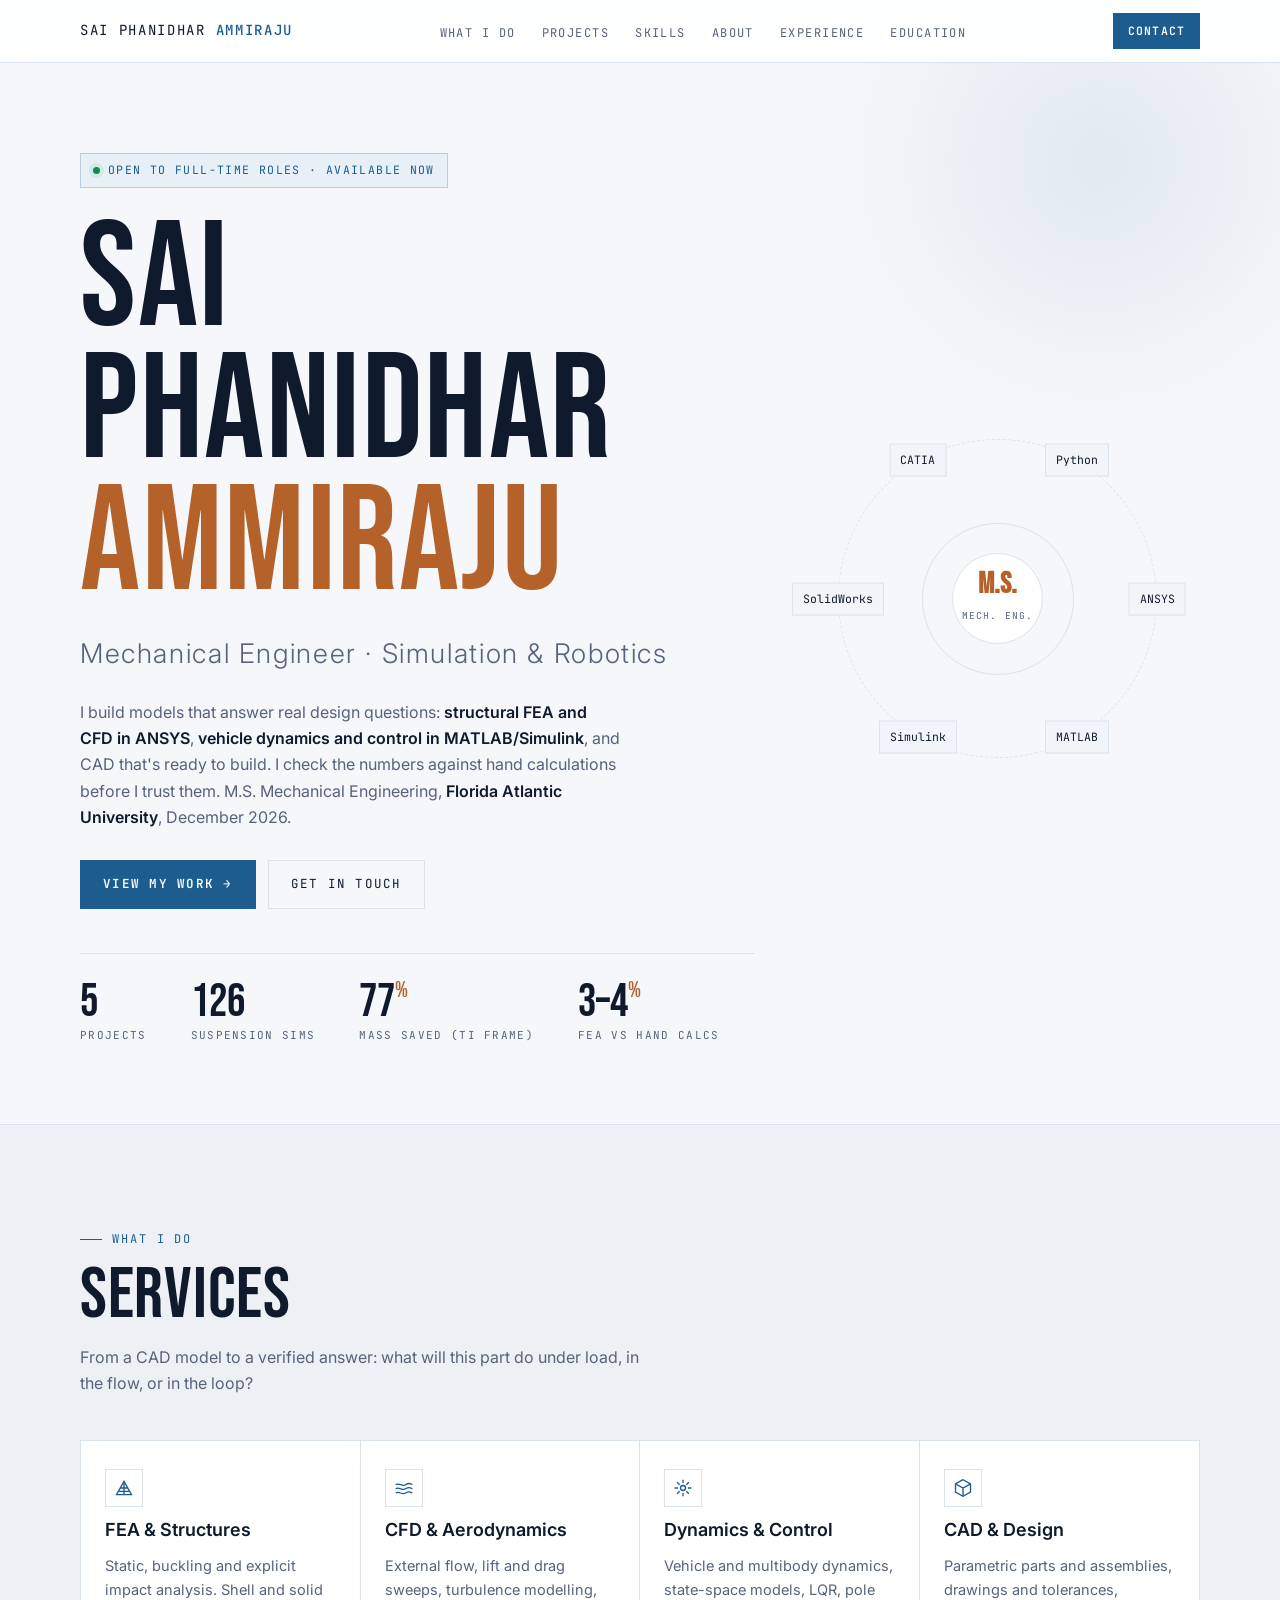
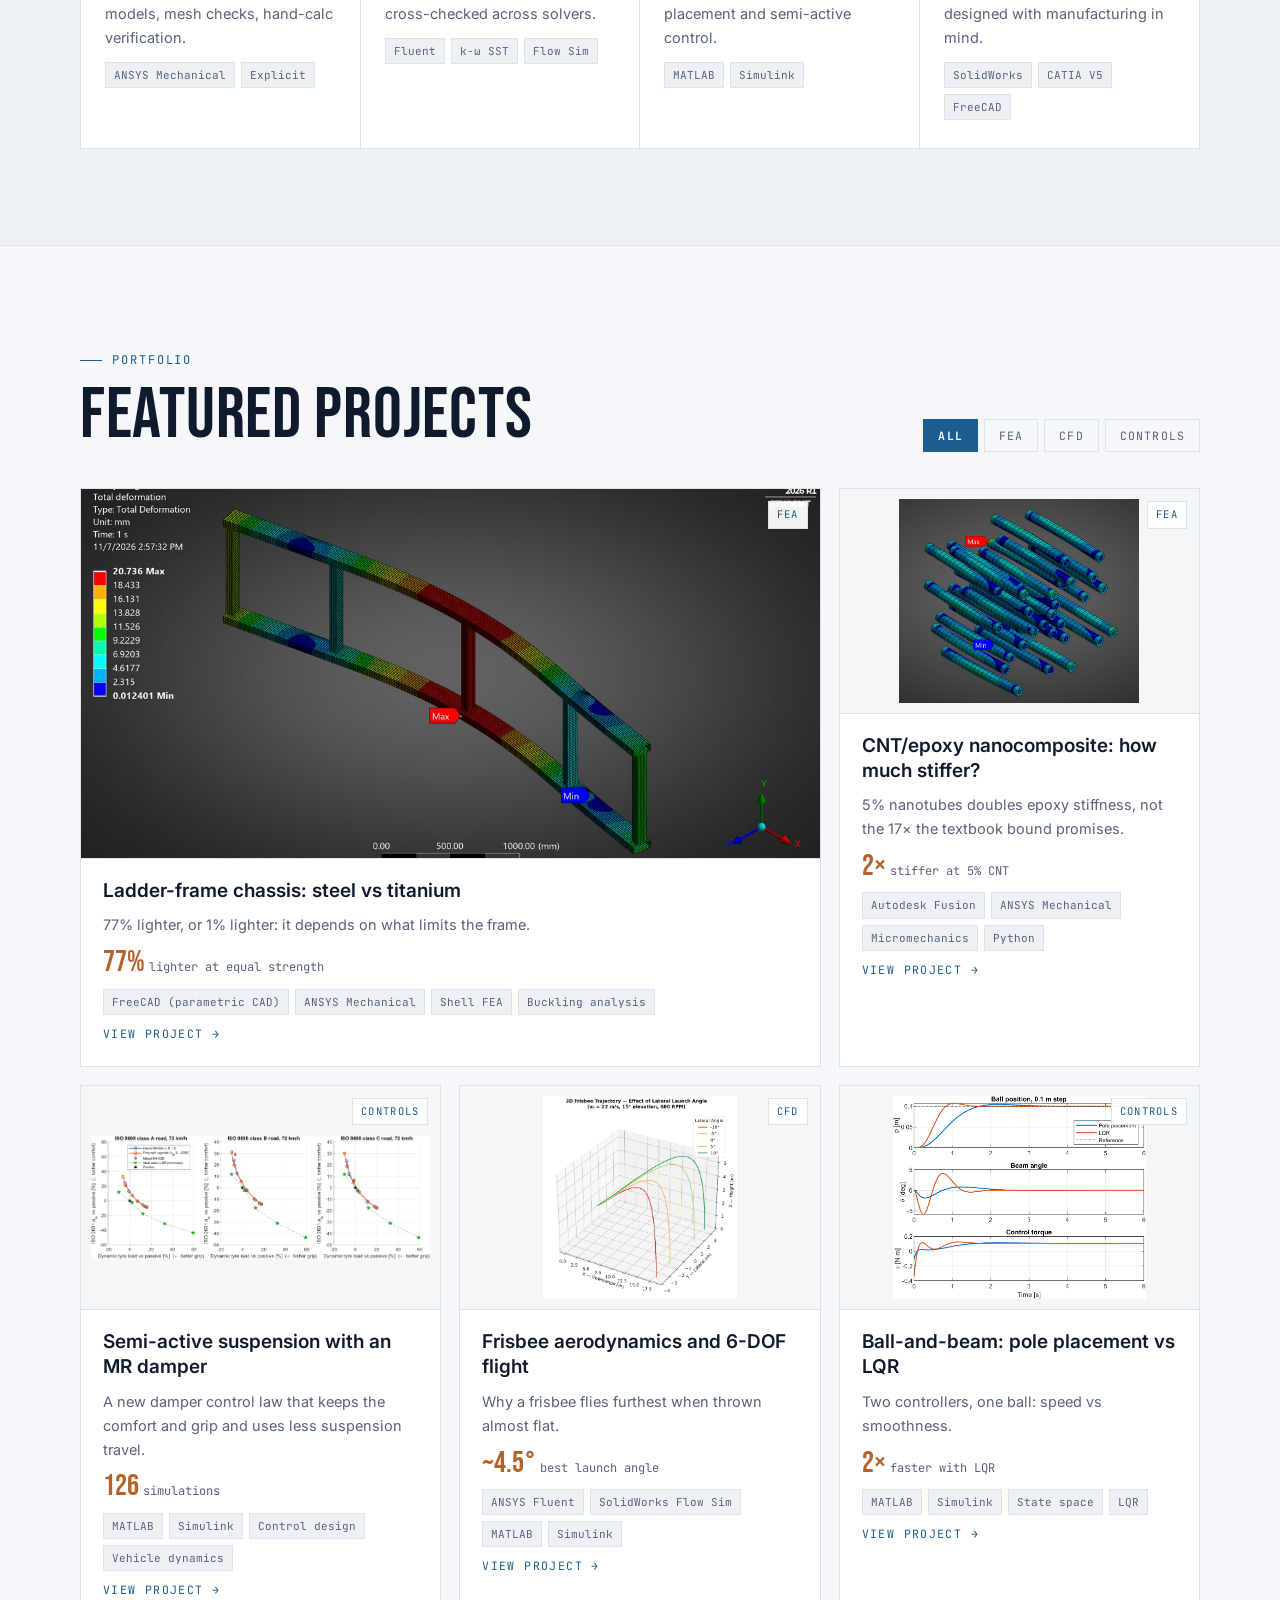
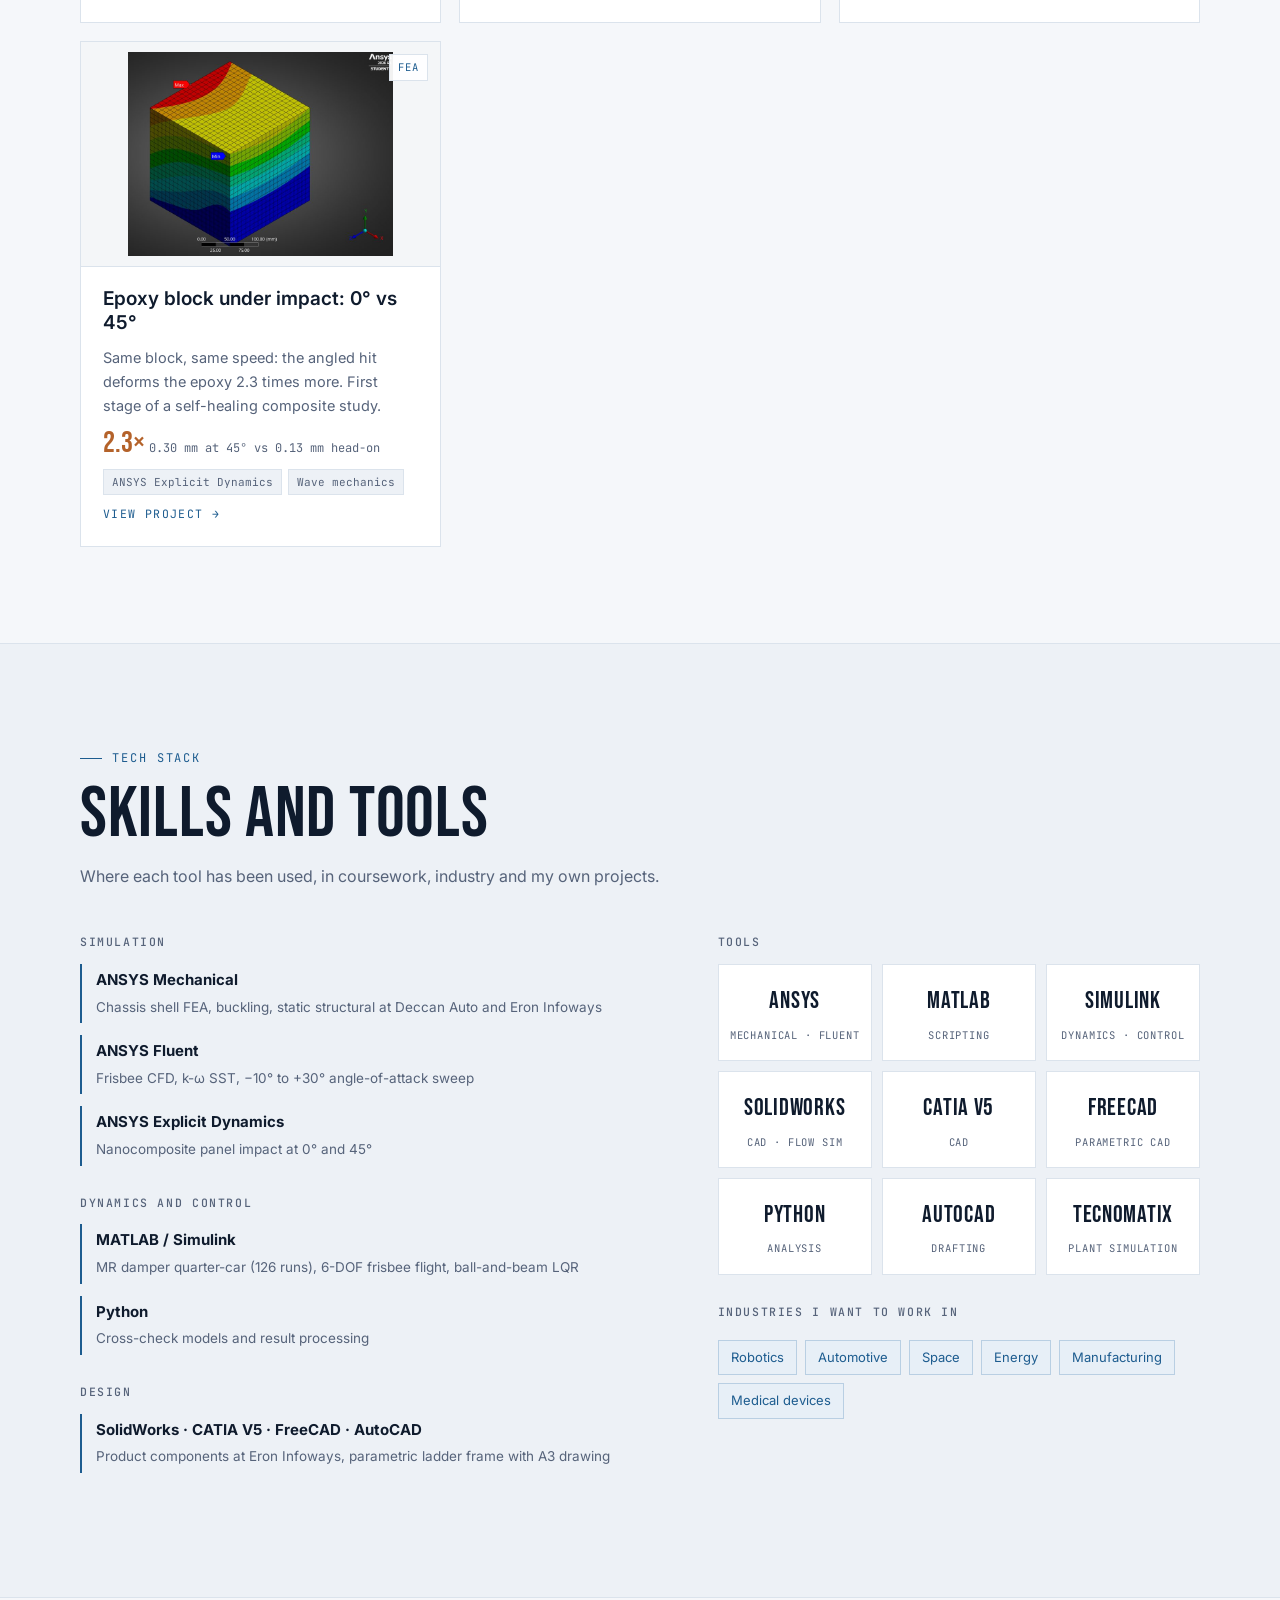
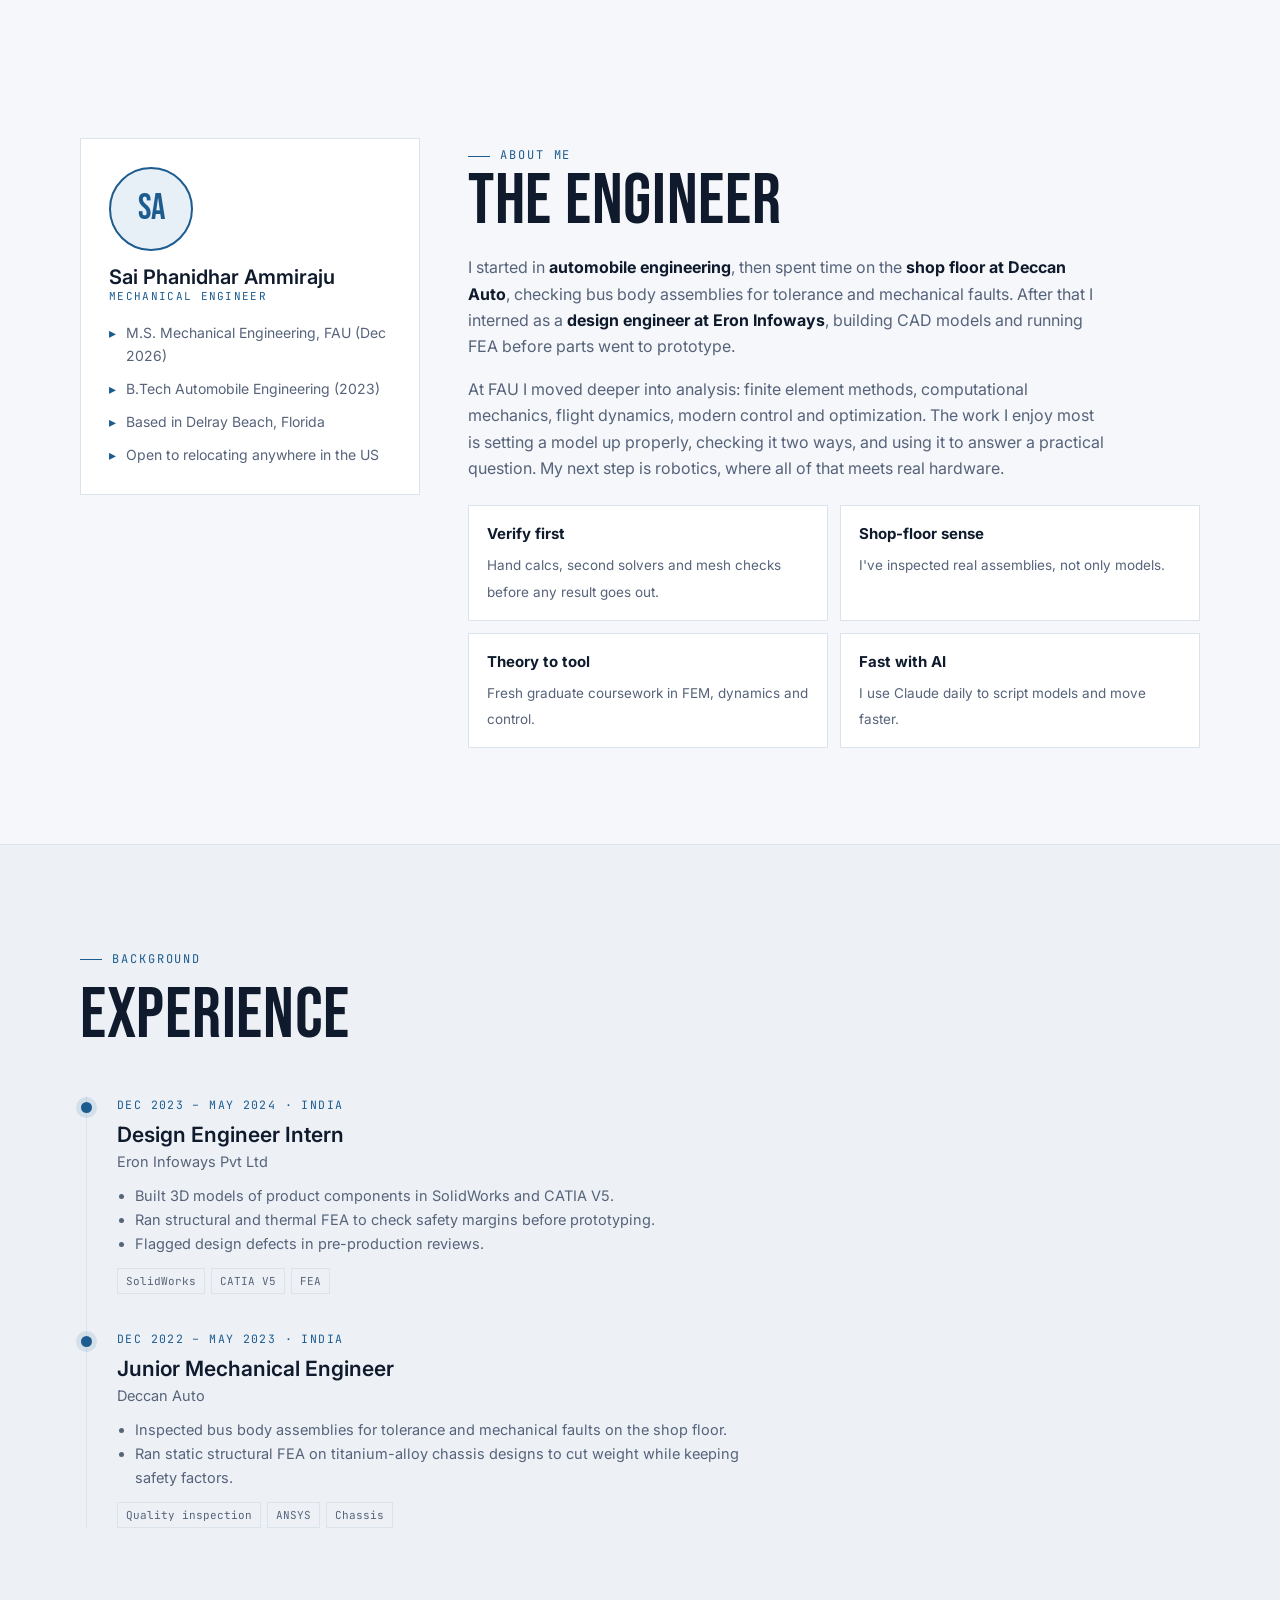
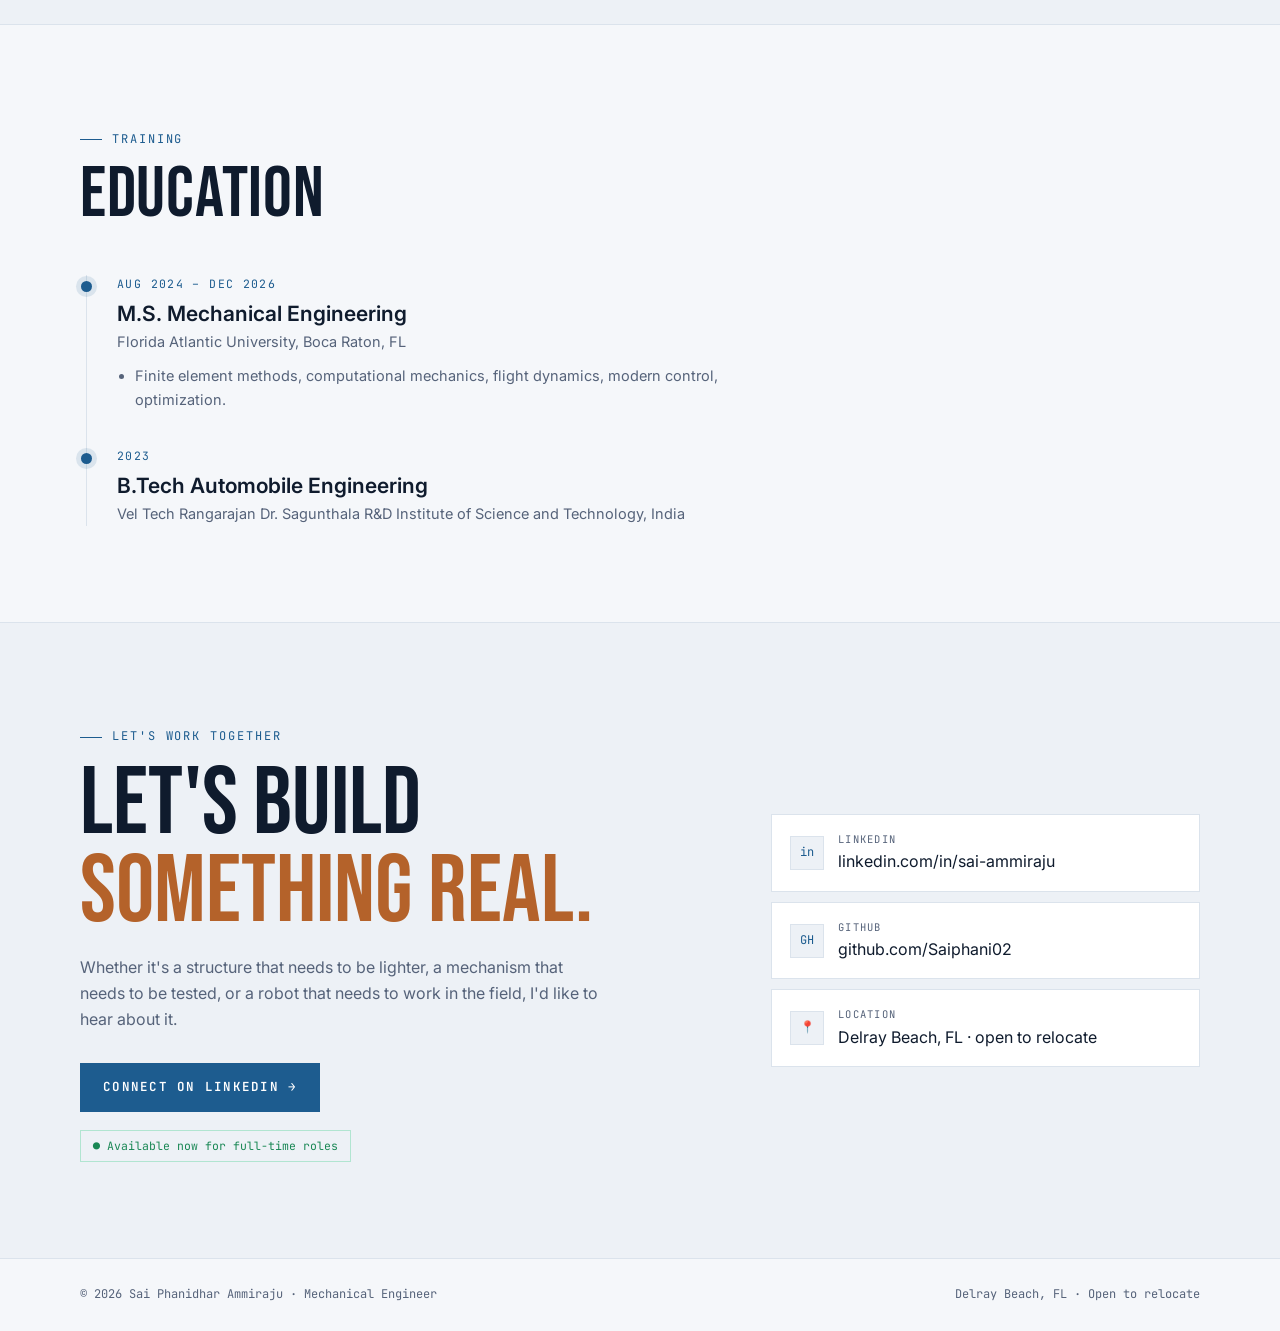
==== commit 35add02e: "Add epoxy block impact project page, card and walkthrough video Rebuilt 2024 Explicit Dynamics study" ====
--- a/index.html
+++ b/index.html
@@ -108,15 +108,16 @@
     <div class="tags"><span>MATLAB</span><span>Simulink</span><span>State space</span><span>LQR</span></div>
     <span class="more">View project →</span>
   </div>
-</a><div class="card" data-cat="FEA" style="cursor:default">
-  <div class="body" style="padding-top:26px">
-    <span class="eyebrow">Explicit dynamics · 2025</span>
-    <h3>Impact on a nanocomposite panel</h3>
-    <p>ANSYS Explicit Dynamics impact runs at two angles, the first stage of a self-healing composite study. Course project, team of 2.</p>
-    <div><span class="hl">2.82 mm</span> <span class="mono" style="font-size:12px;color:var(--muted)">head-on vs 5.11 mm at 45°</span></div>
-    <div class="tags"><span>ANSYS Explicit Dynamics</span><span>AutoCAD</span></div>
-  </div>
-</div></div>
+</a><a class="card" href="impact.html" data-cat="FEA">
+  <div class="thumb"><img src="impact_thumb.jpg" alt="Epoxy block under impact: 0° vs 45°" loading="lazy"><span class="cat">FEA</span></div>
+  <div class="body">
+    <h3>Epoxy block under impact: 0° vs 45°</h3>
+    <p>Same block, same speed: the angled hit deforms the epoxy 2.3 times more. First stage of a self-healing composite study.</p>
+    <div><span class="hl">2.3×</span> <span class="mono" style="font-size:12px;color:var(--muted)">0.30 mm at 45° vs 0.13 mm head-on</span></div>
+    <div class="tags"><span>ANSYS Explicit Dynamics</span><span>Wave mechanics</span></div>
+    <span class="more">View project →</span>
+  </div>
+</a></div>
 </div></section>
 
 <section id="skills" class="alt"><div class="wrap">
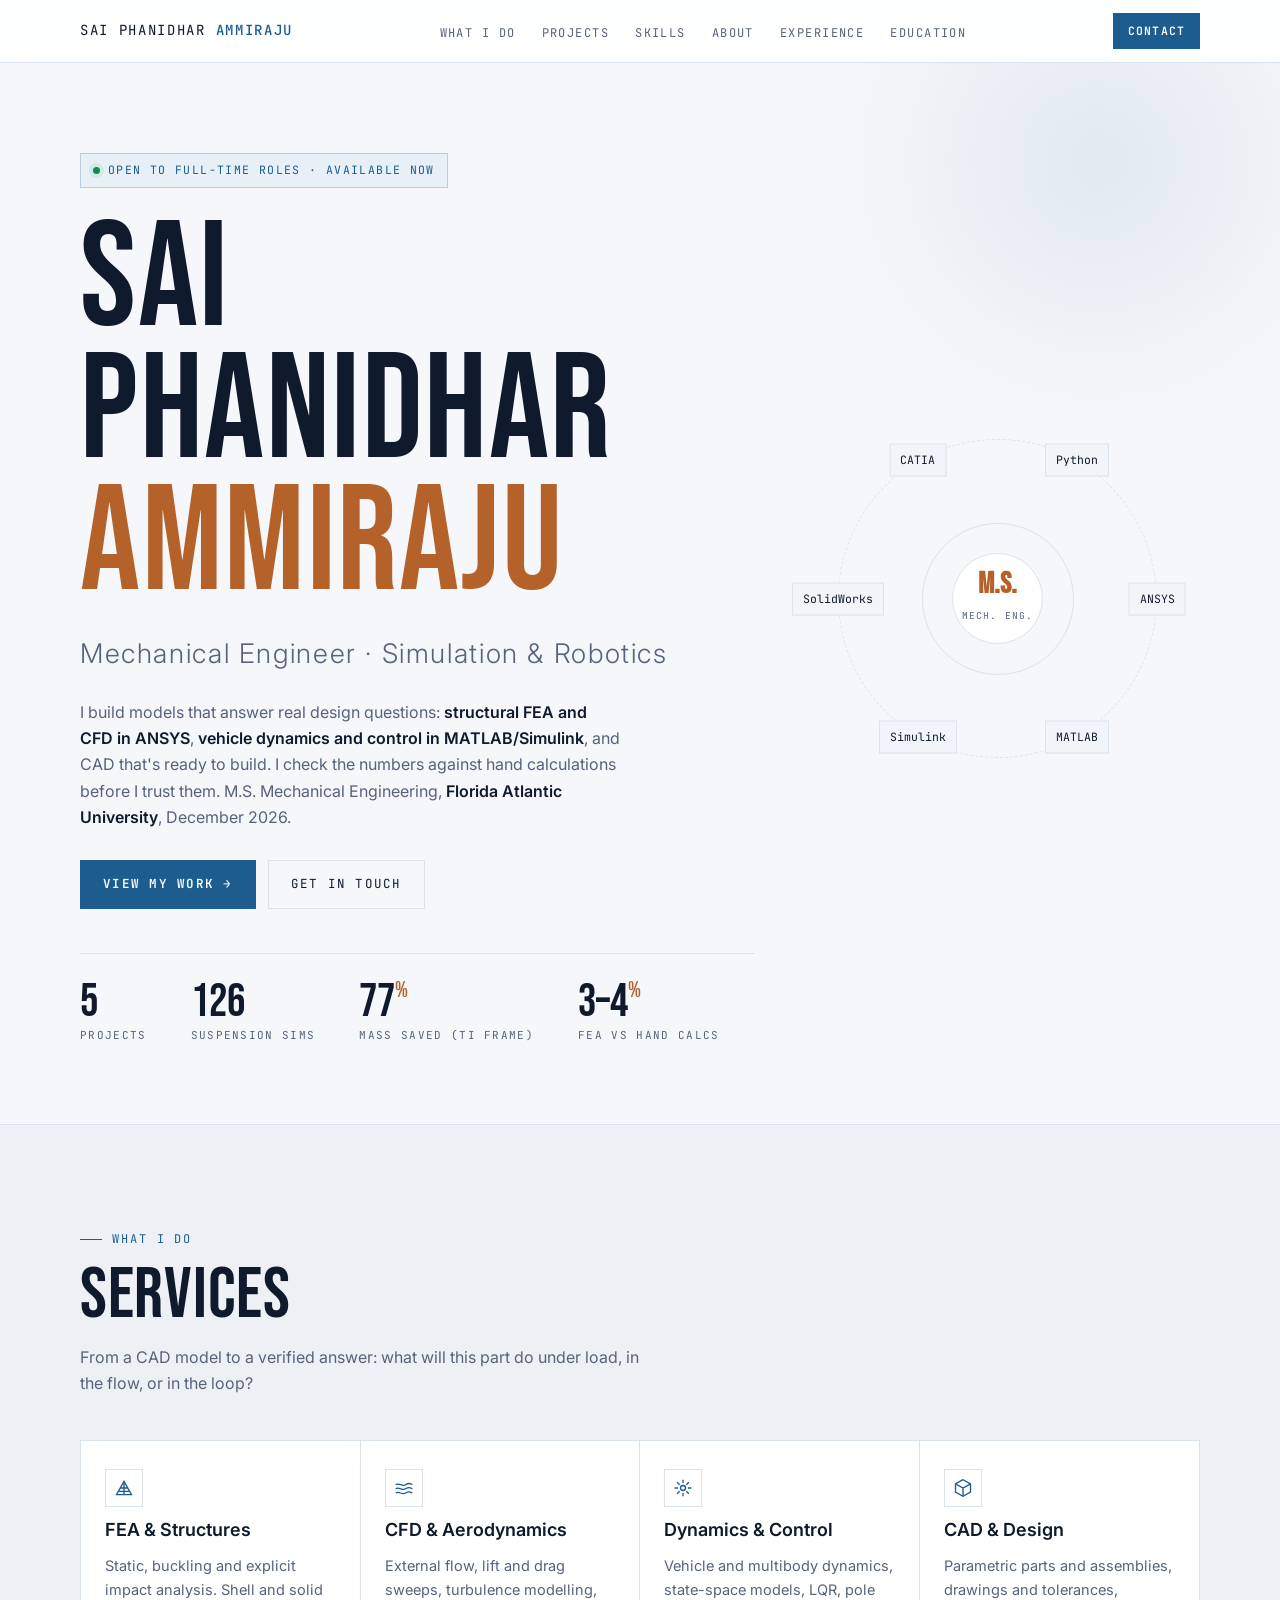
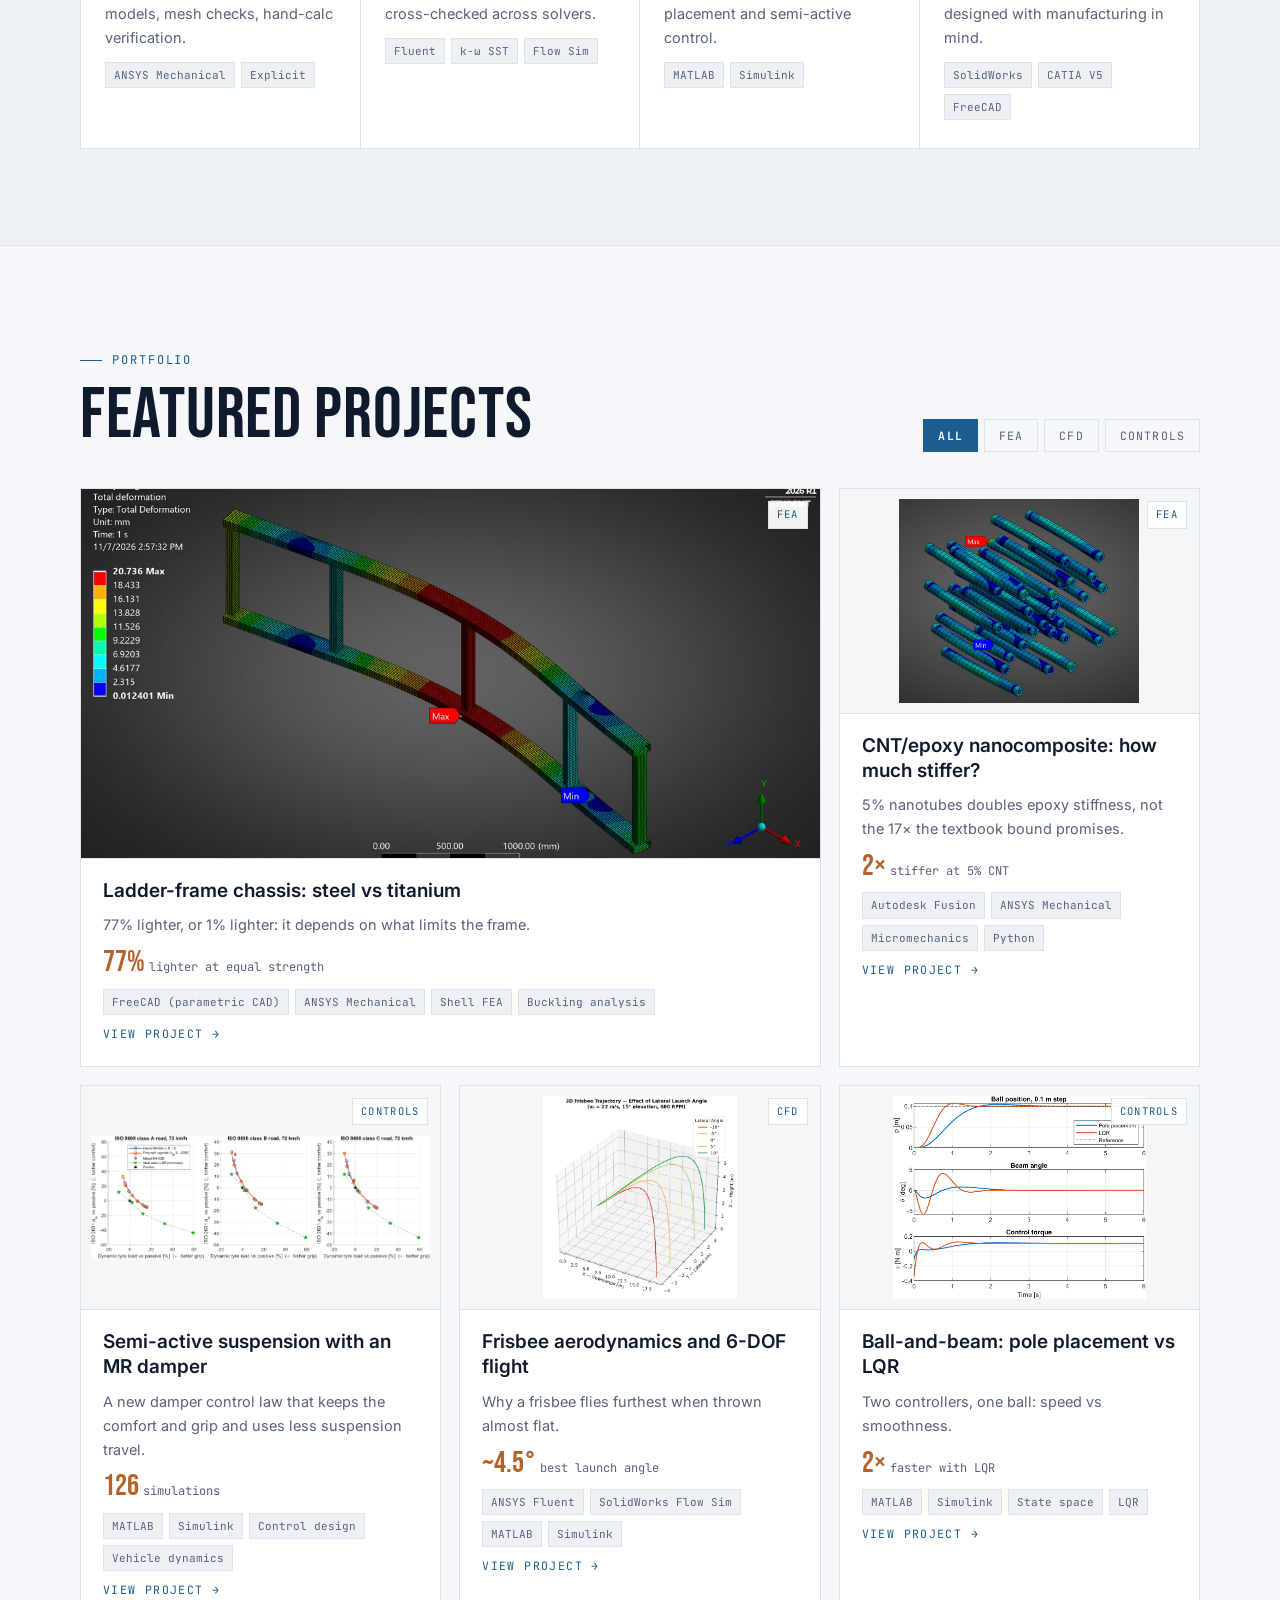
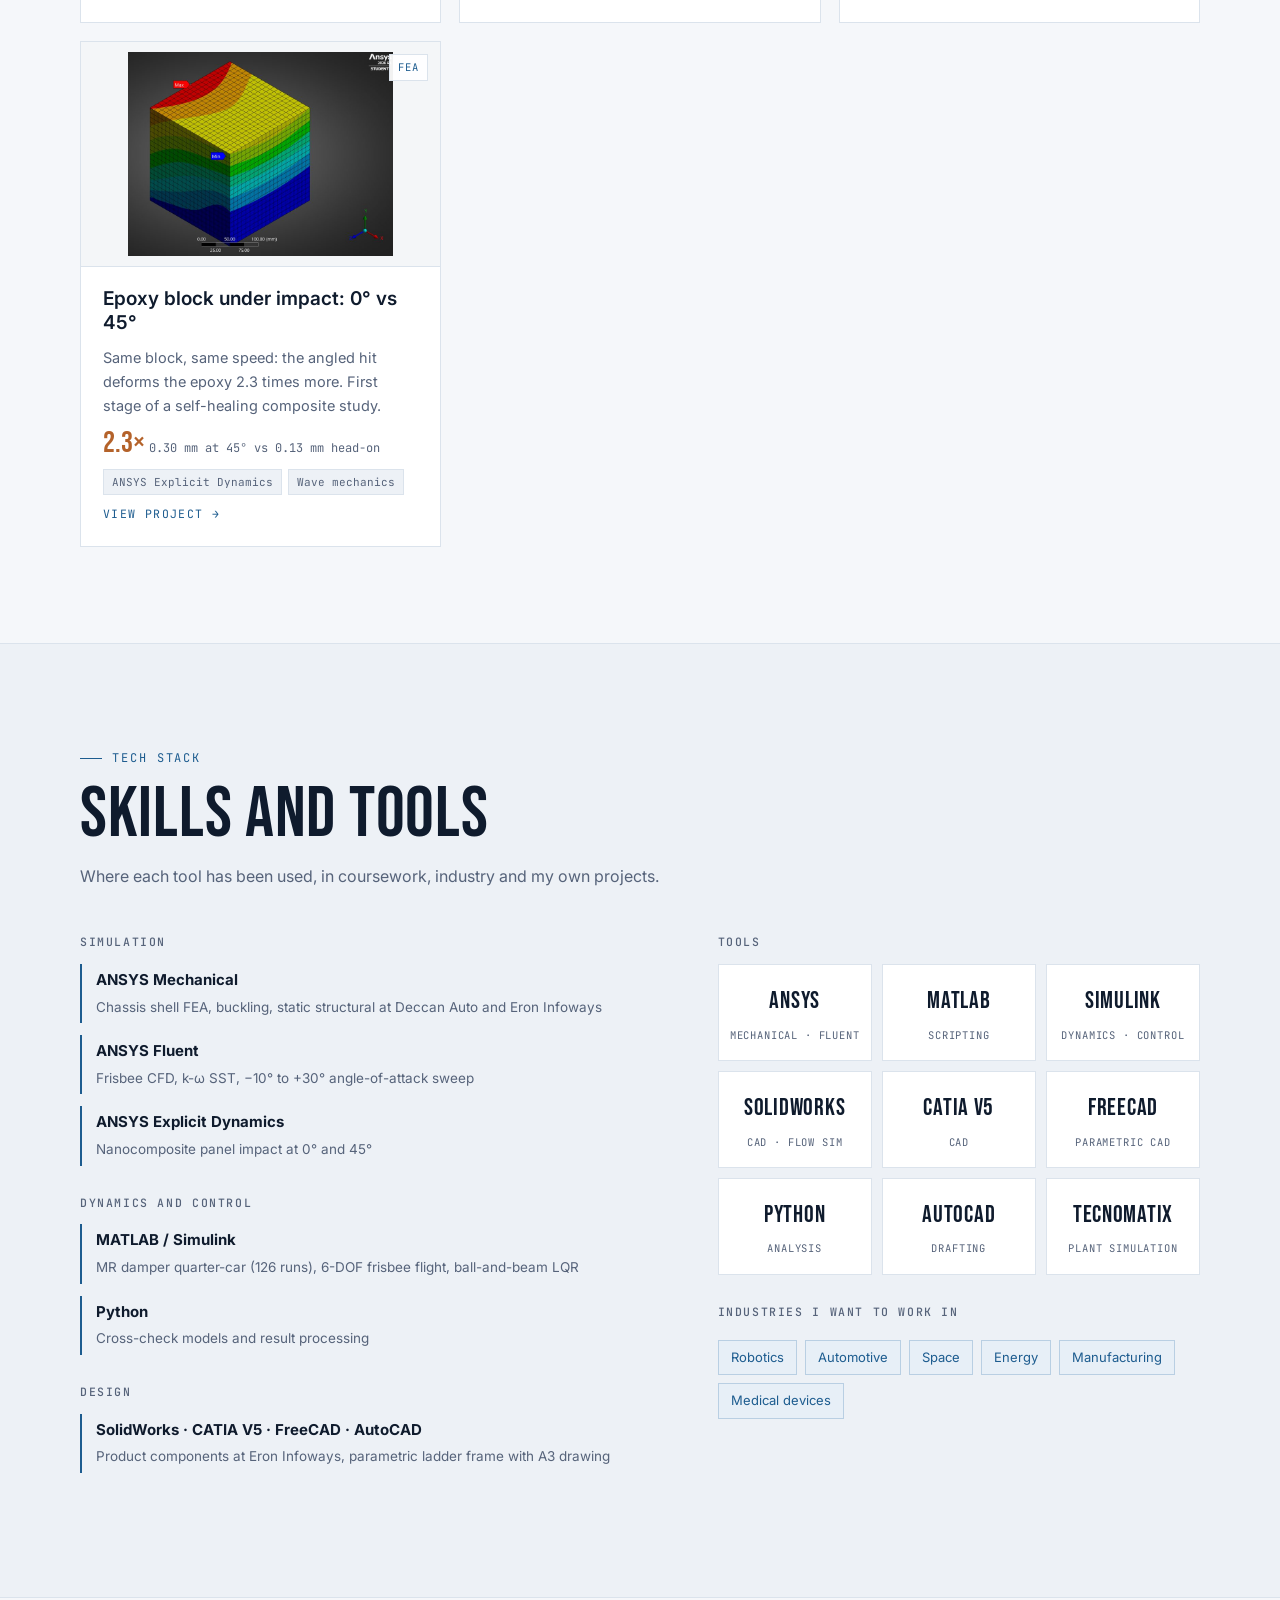
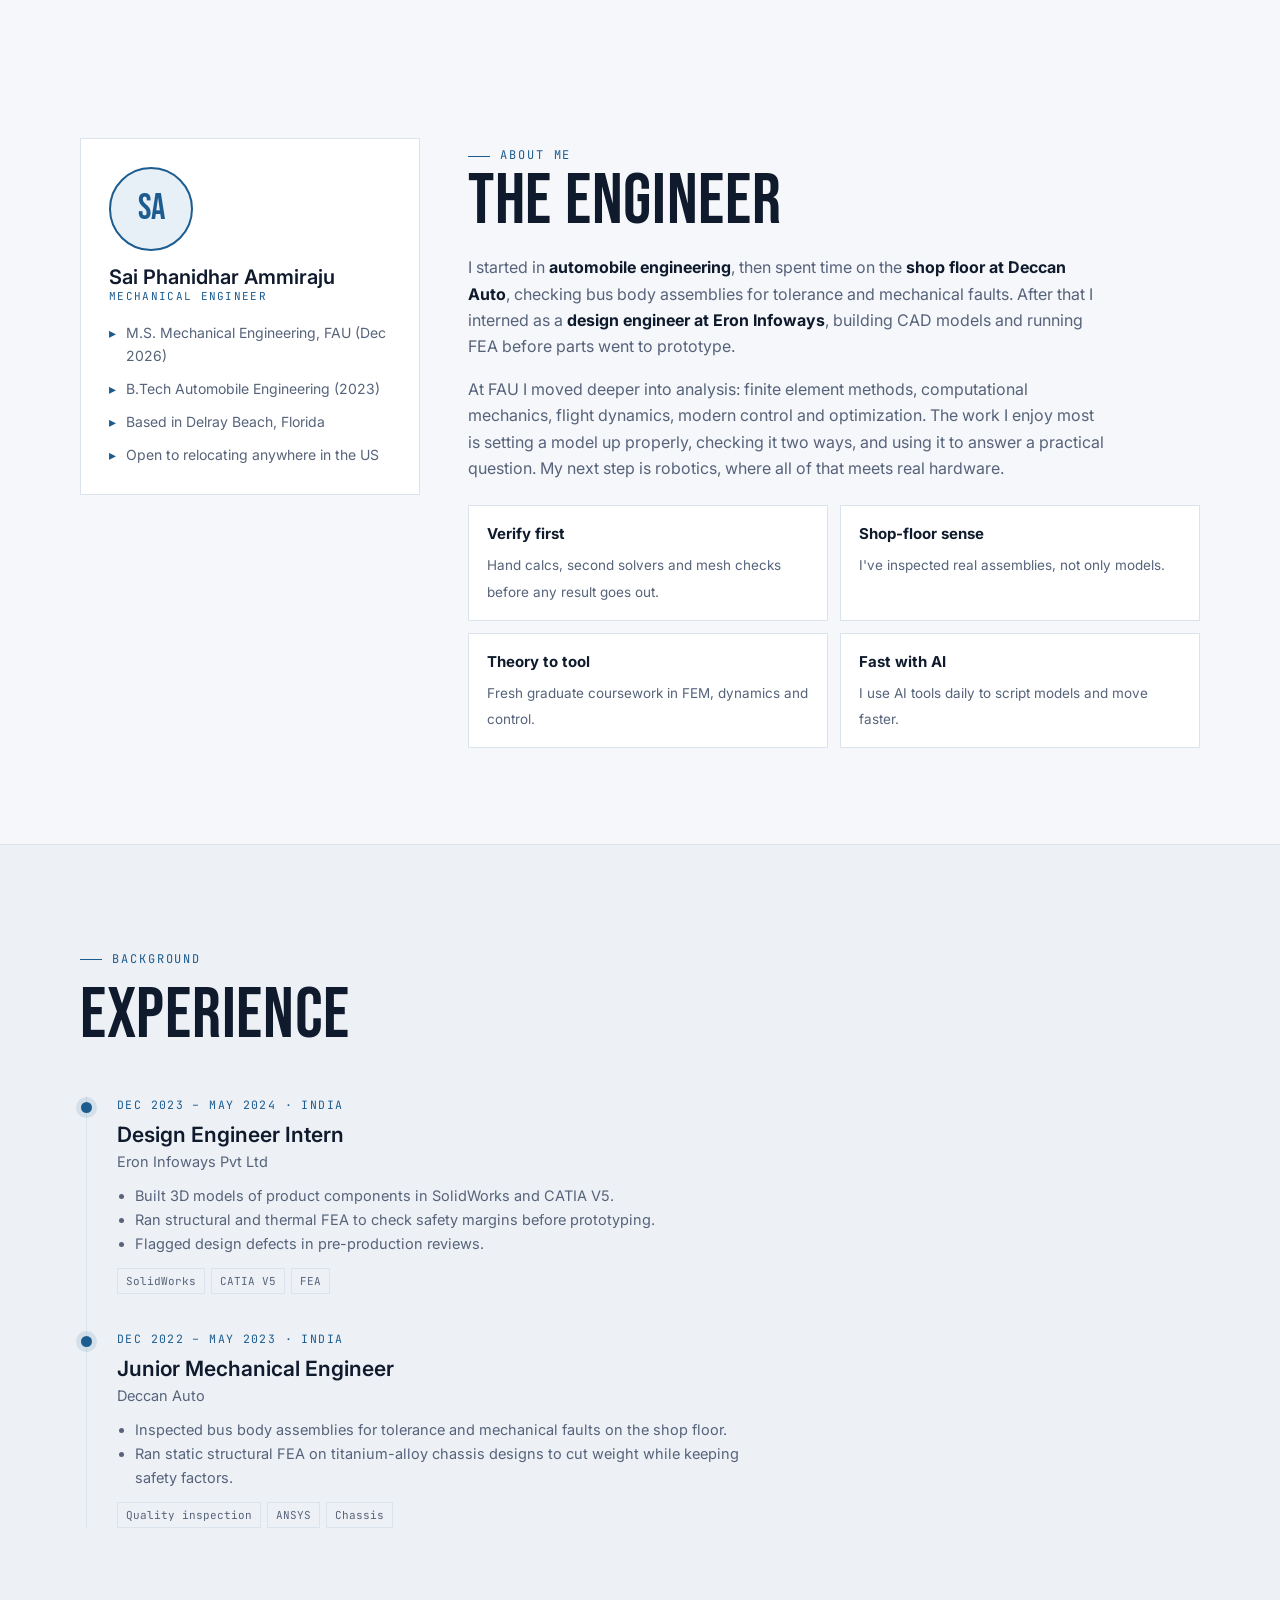
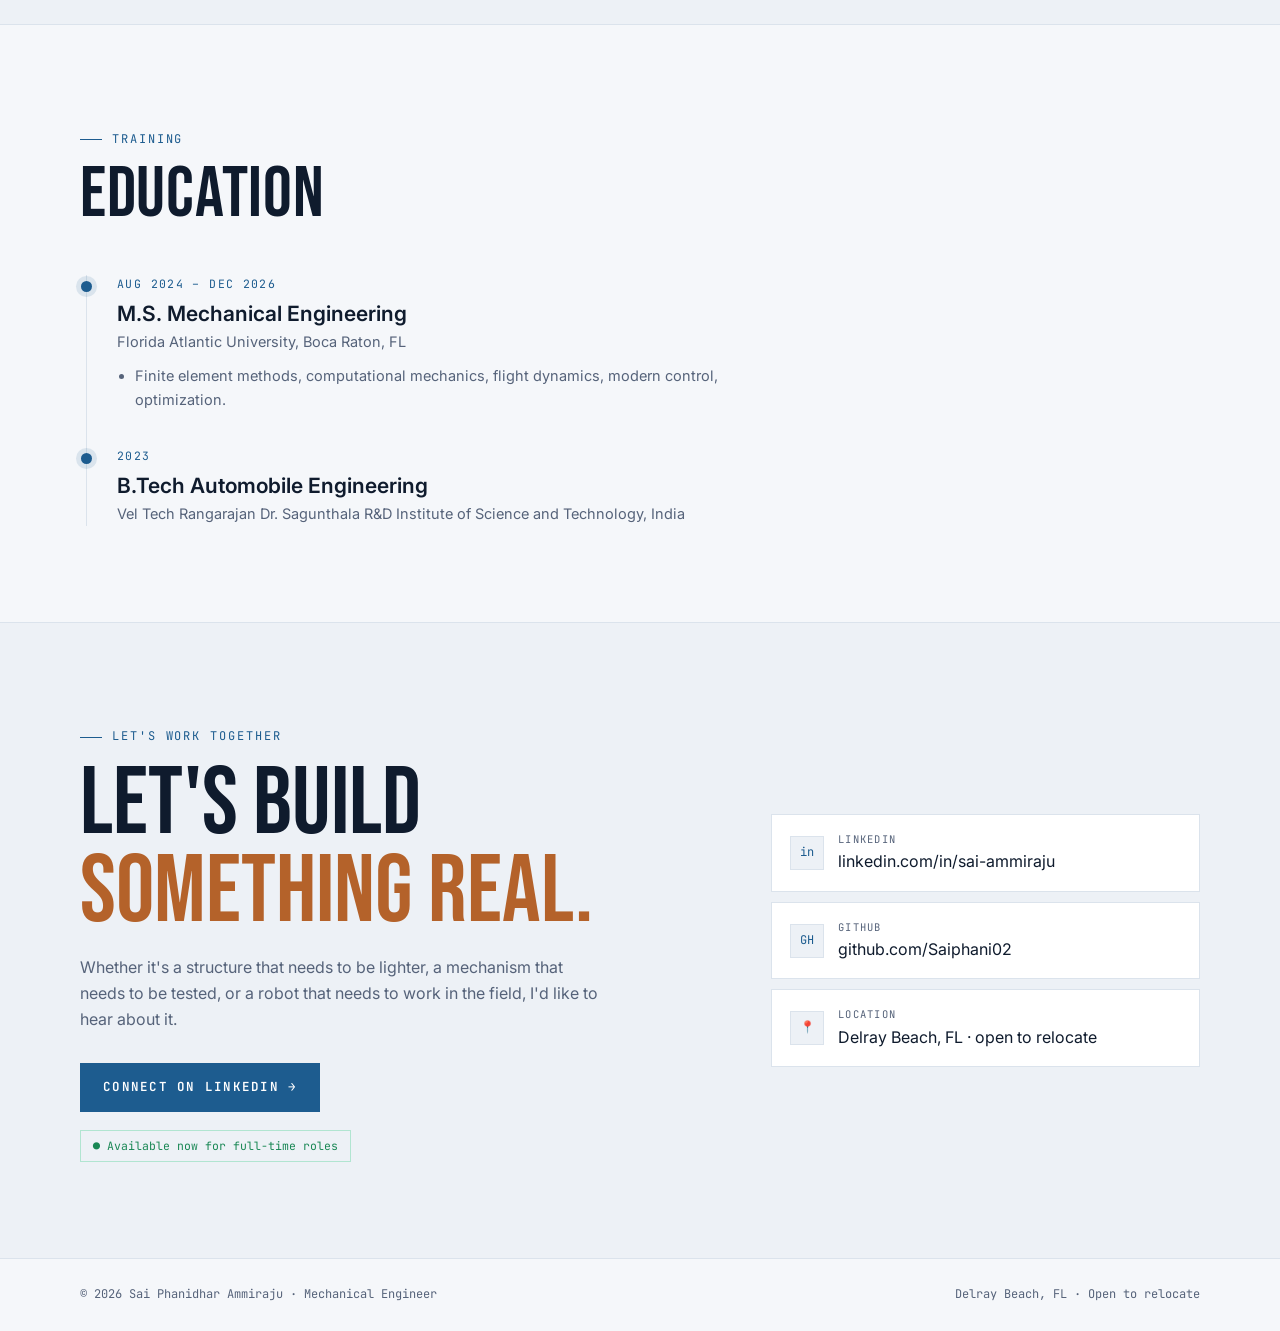
==== commit 4848ec03: "Update skills wording" ====
--- a/index.html
+++ b/index.html
@@ -171,7 +171,7 @@
         <div class="pillar"><b>Verify first</b><span>Hand calcs, second solvers and mesh checks before any result goes out.</span></div>
         <div class="pillar"><b>Shop-floor sense</b><span>I've inspected real assemblies, not only models.</span></div>
         <div class="pillar"><b>Theory to tool</b><span>Fresh graduate coursework in FEM, dynamics and control.</span></div>
-        <div class="pillar"><b>Fast with AI</b><span>I use Claude daily to script models and move faster.</span></div>
+        <div class="pillar"><b>Fast with AI</b><span>I use AI tools daily to script models and move faster.</span></div>
       </div>
     </div>
   </div>
